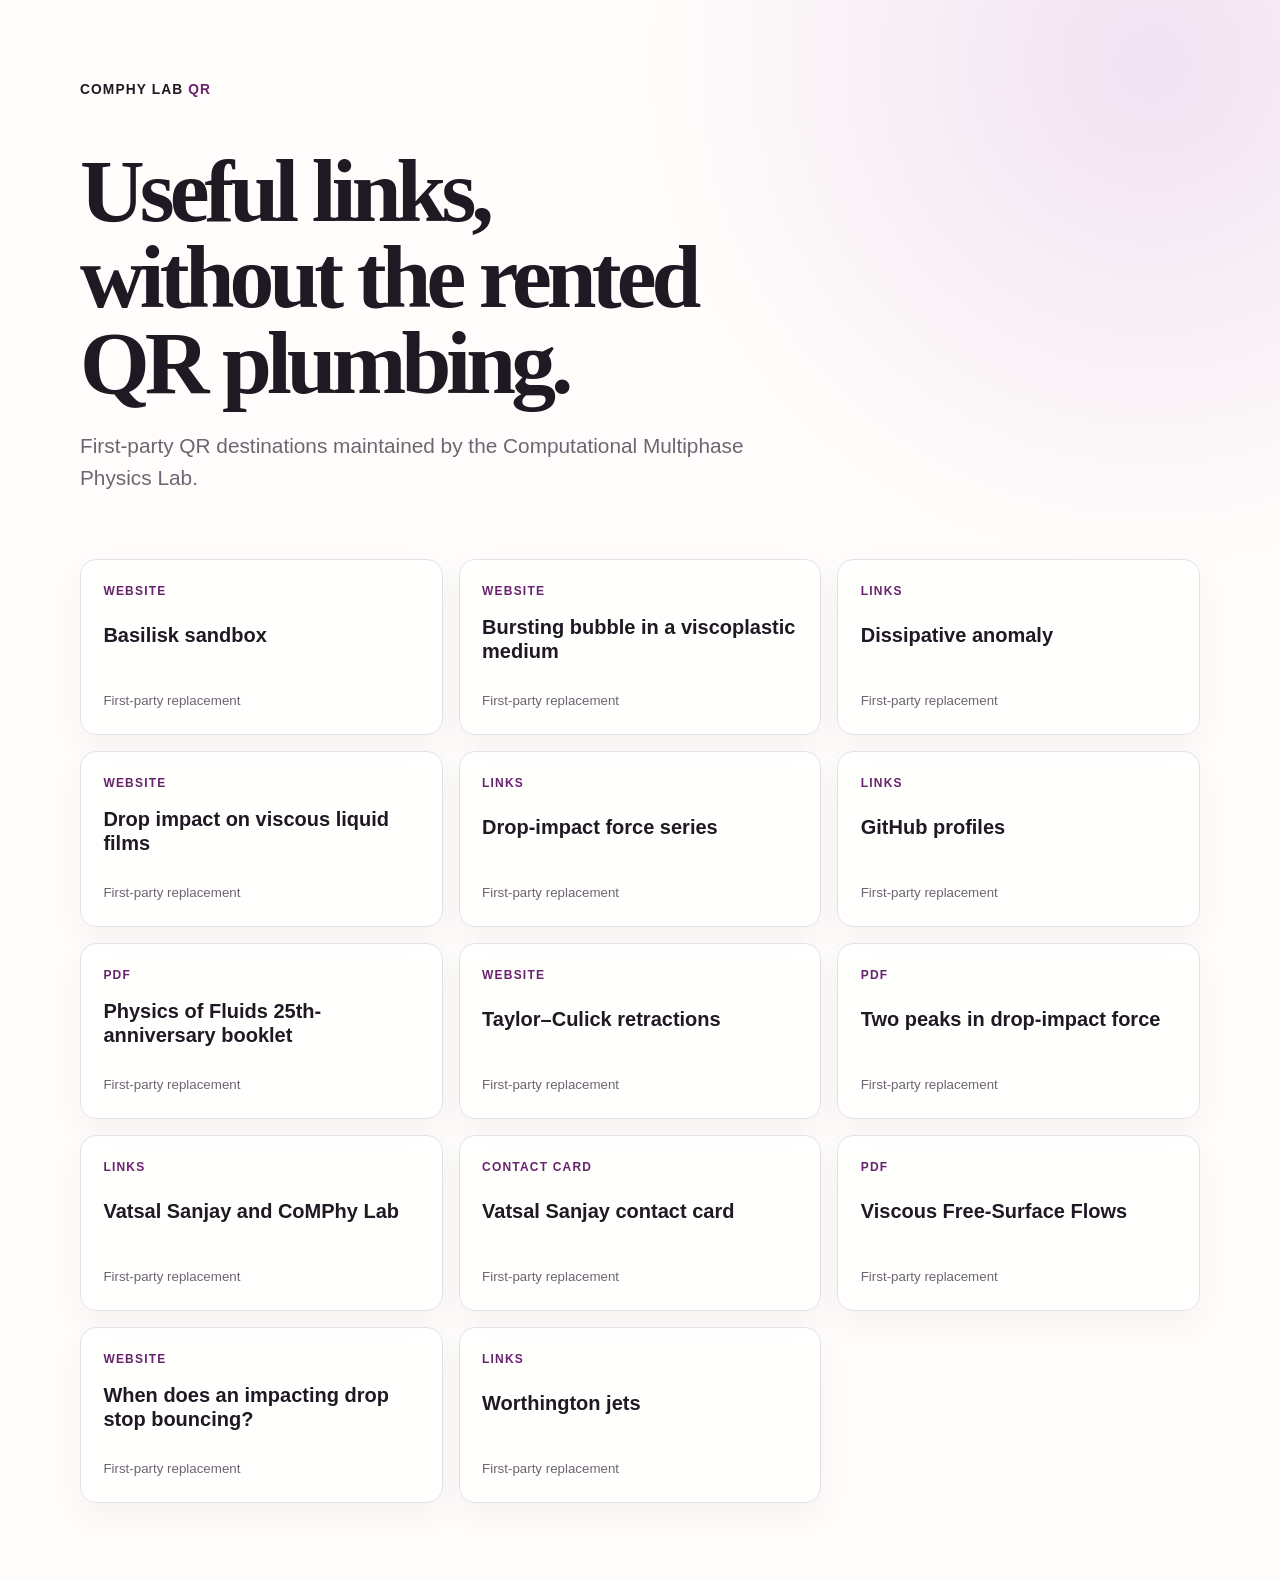
==== site/index.html @ d6d42997 "Port QR codes to first-party destinations Adds a privacy-filtered 69-code inventory, deterministic a" ====
<!doctype html>
<html lang="en">
<head>
  <meta charset="utf-8">
  <meta name="viewport" content="width=device-width, initial-scale=1">
  <meta http-equiv="Content-Security-Policy" content="default-src &#x27;none&#x27;; img-src &#x27;self&#x27;; style-src &#x27;self&#x27;; base-uri &#x27;none&#x27;; form-action &#x27;none&#x27;">
  <meta name="referrer" content="no-referrer">
  <title>CoMPhy Lab QR destinations</title>
  <meta name="description" content="First-party QR destinations maintained by the Computational Multiphase Physics Lab.">
  <link rel="canonical" href="https://qr.comphy-lab.org/">
  <link rel="stylesheet" href="assets/style.css">
</head>
<body>
  <main class="shell">
    <header class="hero">
      <p class="brand">CoMPhy Lab <span>QR</span></p>
      <h1>Useful links, without the rented QR plumbing.</h1>
      <p>First-party QR destinations maintained by the Computational Multiphase Physics Lab.</p>
    </header>
    <ul class="grid" aria-label="QR destinations">
      <li class="card">
        <a href="basilisk-sandbox-dynamic/">
          <span class="eyebrow">Website</span>
          <strong>Basilisk sandbox</strong>
          <small>First-party replacement</small>
        </a>
      </li>
      <li class="card">
        <a href="bursting-bubble-paper/">
          <span class="eyebrow">Website</span>
          <strong>Bursting bubble in a viscoplastic medium</strong>
          <small>First-party replacement</small>
        </a>
      </li>
      <li class="card">
        <a href="dissipative-anomaly/">
          <span class="eyebrow">Links</span>
          <strong>Dissipative anomaly</strong>
          <small>First-party replacement</small>
        </a>
      </li>
      <li class="card">
        <a href="drop-impact-jfm/">
          <span class="eyebrow">Website</span>
          <strong>Drop impact on viscous liquid films</strong>
          <small>First-party replacement</small>
        </a>
      </li>
      <li class="card">
        <a href="drop-impact-series/">
          <span class="eyebrow">Links</span>
          <strong>Drop-impact force series</strong>
          <small>First-party replacement</small>
        </a>
      </li>
      <li class="card">
        <a href="github-profiles/">
          <span class="eyebrow">Links</span>
          <strong>GitHub profiles</strong>
          <small>First-party replacement</small>
        </a>
      </li>
      <li class="card">
        <a href="pof25-booklet/">
          <span class="eyebrow">PDF</span>
          <strong>Physics of Fluids 25th-anniversary booklet</strong>
          <small>First-party replacement</small>
        </a>
      </li>
      <li class="card">
        <a href="taylor-culick-retraction-and-the-influence-of-surrounding-dynamic/">
          <span class="eyebrow">Website</span>
          <strong>Taylor–Culick retractions</strong>
          <small>First-party replacement</small>
        </a>
      </li>
      <li class="card">
        <a href="prl-two-peaks/">
          <span class="eyebrow">PDF</span>
          <strong>Two peaks in drop-impact force</strong>
          <small>First-party replacement</small>
        </a>
      </li>
      <li class="card">
        <a href="vatsal-links/">
          <span class="eyebrow">Links</span>
          <strong>Vatsal Sanjay and CoMPhy Lab</strong>
          <small>First-party replacement</small>
        </a>
      </li>
      <li class="card">
        <a href="vatsal-sanjay/">
          <span class="eyebrow">Contact card</span>
          <strong>Vatsal Sanjay contact card</strong>
          <small>First-party replacement</small>
        </a>
      </li>
      <li class="card">
        <a href="my-phd-thesis/">
          <span class="eyebrow">PDF</span>
          <strong>Viscous Free-Surface Flows</strong>
          <small>First-party replacement</small>
        </a>
      </li>
      <li class="card">
        <a href="when-does-an-impacting-drop-stop-bouncing/">
          <span class="eyebrow">Website</span>
          <strong>When does an impacting drop stop bouncing?</strong>
          <small>First-party replacement</small>
        </a>
      </li>
      <li class="card">
        <a href="worthington-jets/">
          <span class="eyebrow">Links</span>
          <strong>Worthington jets</strong>
          <small>First-party replacement</small>
        </a>
      </li>
    </ul>
  </main>
</body>
</html>
---- site/assets/style.css ----
:root {
  color-scheme: light;
  --ink: #201924;
  --muted: #6f6473;
  --purple: #67236c;
  --purple-soft: #f4eaf5;
  --paper: #fffdfb;
  --line: #e6dfe7;
}

* { box-sizing: border-box; }

body {
  margin: 0;
  min-height: 100vh;
  color: var(--ink);
  background:
    radial-gradient(circle at 90% 4%, #f1e2f2 0, transparent 32rem),
    var(--paper);
  font-family: "Avenir Next", "Trebuchet MS", sans-serif;
  line-height: 1.55;
}

a { color: inherit; }

.shell {
  width: min(70rem, calc(100% - 2rem));
  margin: 0 auto;
  padding: clamp(2rem, 6vw, 5rem) 0;
}

.brand {
  display: inline-block;
  margin: 0 0 3rem;
  color: var(--ink);
  font-size: .86rem;
  font-weight: 800;
  letter-spacing: .08em;
  text-decoration: none;
  text-transform: uppercase;
}

.brand span { color: var(--purple); }

.hero { max-width: 50rem; }

.hero h1,
.detail h1 {
  max-width: 14ch;
  margin: 0;
  font-size: clamp(2.5rem, 7vw, 5.6rem);
  letter-spacing: -.055em;
  line-height: .96;
  font-family: "Iowan Old Style", Baskerville, Georgia, serif;
  font-weight: 700;
}

.hero > p:last-child,
.summary {
  max-width: 43rem;
  margin: 1.5rem 0 0;
  color: var(--muted);
  font-size: clamp(1.05rem, 2vw, 1.3rem);
}

.grid,
.actions {
  padding: 0;
  list-style: none;
}

.grid {
  display: grid;
  grid-template-columns: repeat(auto-fit, minmax(min(100%, 17rem), 1fr));
  gap: 1rem;
  margin: 4rem 0 0;
}

.hero > *,
.detail-card .copy,
.detail-card .qr-panel,
.grid .card {
  animation: settle-in 520ms cubic-bezier(.2, .72, .25, 1) both;
}

.hero > :nth-child(2),
.detail-card .qr-panel { animation-delay: 70ms; }
.hero > :nth-child(3) { animation-delay: 130ms; }
.grid .card:nth-child(2n) { animation-delay: 45ms; }
.grid .card:nth-child(3n) { animation-delay: 90ms; }

.card a {
  display: grid;
  min-height: 11rem;
  padding: 1.4rem;
  border: 1px solid var(--line);
  border-radius: 1rem;
  background: rgb(255 255 255 / 78%);
  box-shadow: 0 .8rem 2rem rgb(62 31 66 / 5%);
  text-decoration: none;
  transition: border-color 300ms ease, transform 300ms ease;
}

.card a:hover,
.card a:focus-visible {
  border-color: var(--purple);
  transform: translateY(-2px);
}

.card strong { margin-top: .55rem; font-size: 1.25rem; line-height: 1.2; }
.card small { align-self: end; margin-top: 1rem; color: var(--muted); }

.eyebrow {
  margin: 0;
  color: var(--purple);
  font-size: .75rem;
  font-weight: 800;
  letter-spacing: .1em;
  text-transform: uppercase;
}

.detail-card {
  display: grid;
  grid-template-columns: minmax(0, 1fr) minmax(16rem, 25rem);
  gap: clamp(2rem, 7vw, 6rem);
  align-items: center;
}

.detail h1 { margin-top: .8rem; font-size: clamp(2.4rem, 6vw, 4.8rem); }

.actions { display: flex; flex-wrap: wrap; gap: .75rem; margin: 2rem 0 0; }

.action {
  display: inline-block;
  padding: .8rem 1.1rem;
  border-radius: 999px;
  color: white;
  background: var(--purple);
  font-weight: 750;
  text-decoration: none;
}

.action:hover,
.action:focus-visible { background: #4f1554; }

.qr-panel {
  margin: 0;
  padding: 1.25rem;
  border: 1px solid var(--line);
  border-radius: 1.5rem;
  background: white;
  box-shadow: 0 1.5rem 4rem rgb(62 31 66 / 10%);
}

.qr-panel img { display: block; width: 100%; height: auto; }
.qr-panel figcaption { margin-top: 1rem; color: var(--muted); font-size: .82rem; }
.qr-panel code { overflow-wrap: anywhere; color: var(--ink); }
.quiet { color: var(--muted); }

@keyframes settle-in {
  from { opacity: 0; transform: translateY(.7rem); }
  to { opacity: 1; transform: translateY(0); }
}

@media (max-width: 47rem) {
  .detail-card { grid-template-columns: 1fr; }
  .qr-panel { max-width: 25rem; }
}

@media (prefers-reduced-motion: reduce) {
  .hero > *,
  .detail-card .copy,
  .detail-card .qr-panel,
  .grid .card { animation: none; }
  .card a { transition: none; }
}
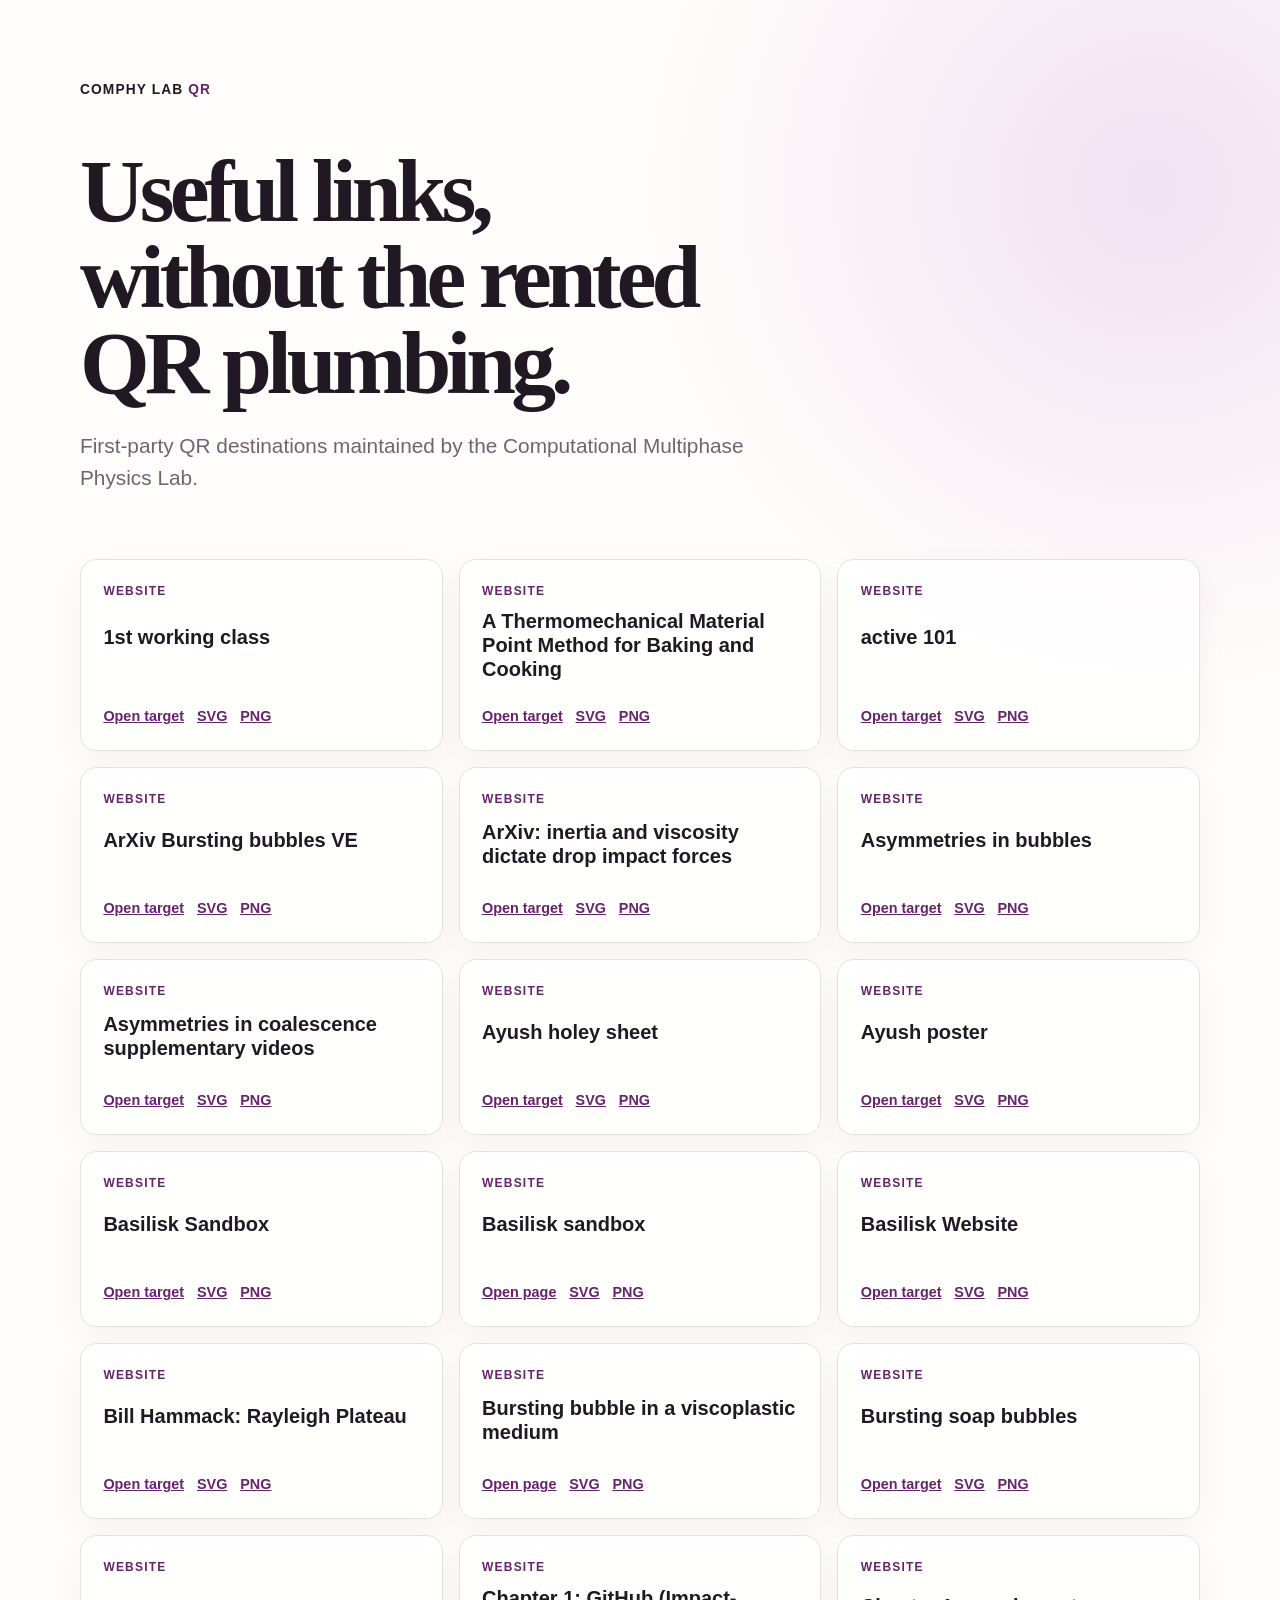
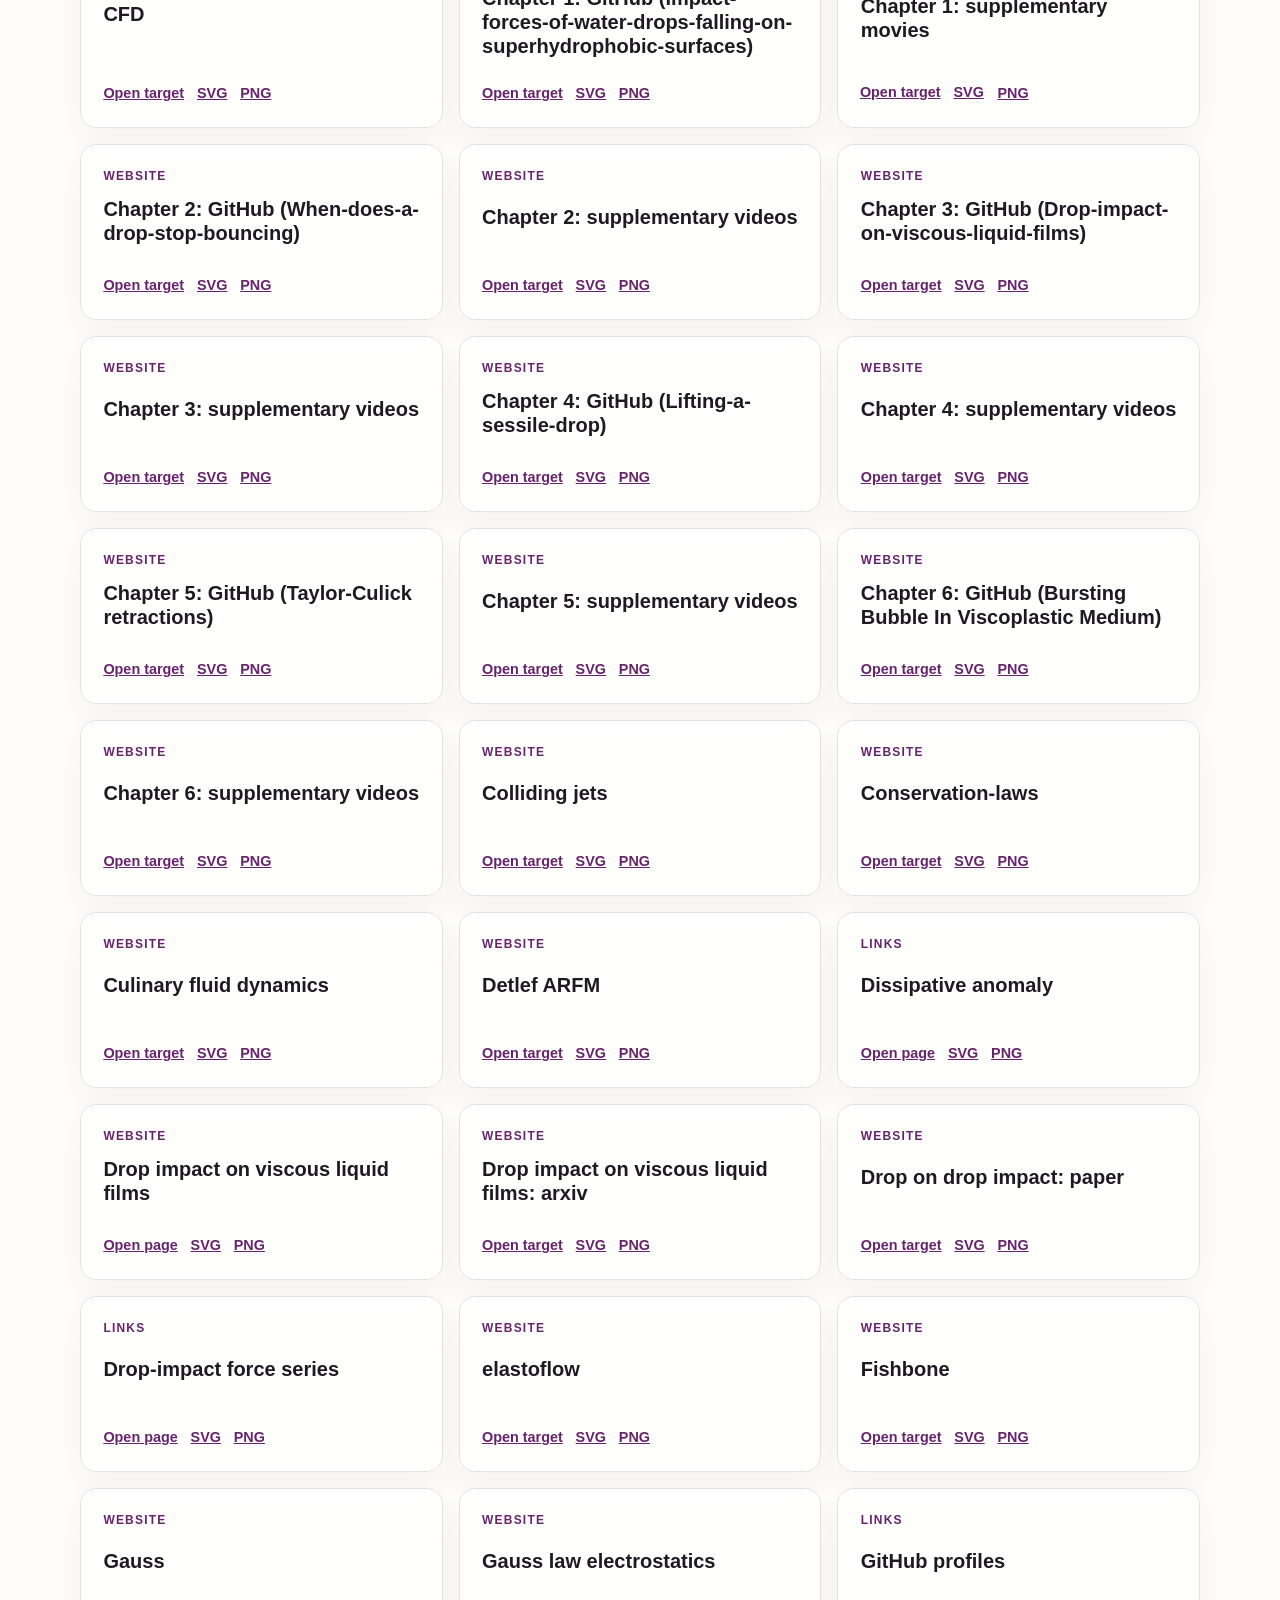
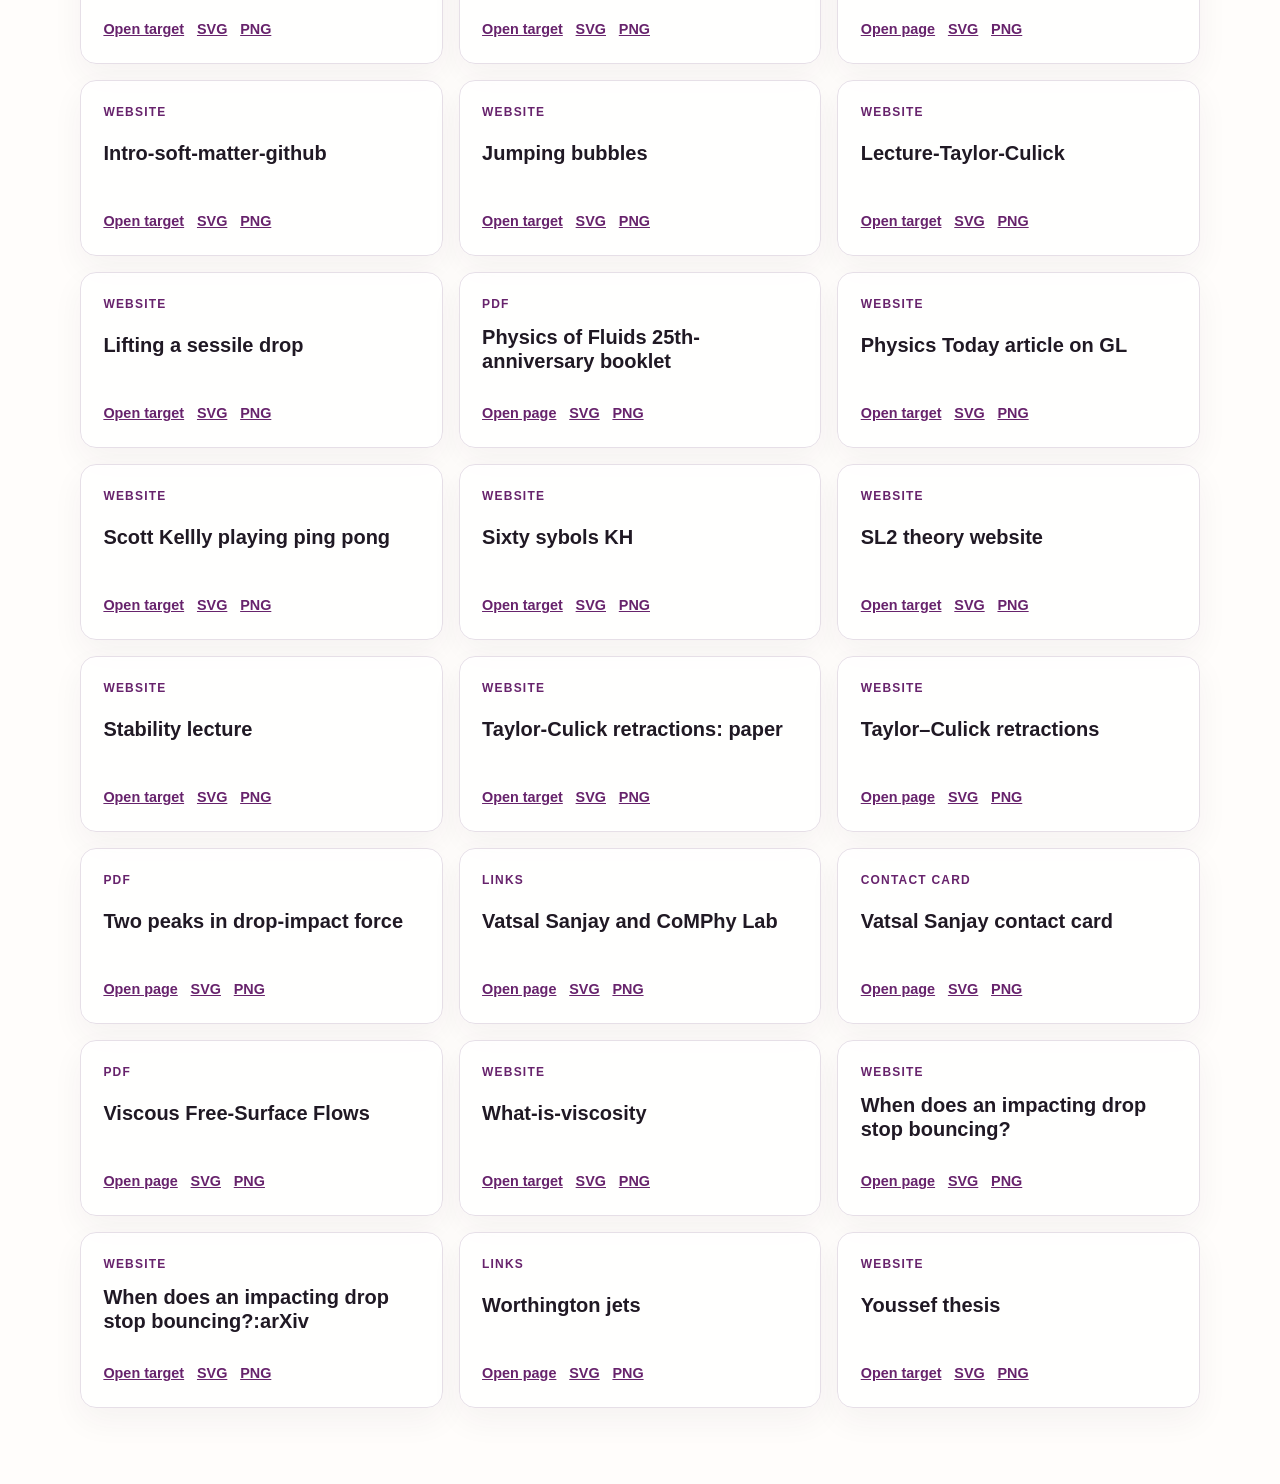
==== commit cd657a88: "Publish working QR routes and paired SVG/PNG assets Move dynamic replacements to the existing CoMPhy" ====
--- a/site/index.html
+++ b/site/index.html
@@ -7,7 +7,7 @@
   <meta name="referrer" content="no-referrer">
   <title>CoMPhy Lab QR destinations</title>
   <meta name="description" content="First-party QR destinations maintained by the Computational Multiphase Physics Lab.">
-  <link rel="canonical" href="https://qr.comphy-lab.org/">
+  <link rel="canonical" href="https://comphy-lab.org/port-qr-codes/">
   <link rel="stylesheet" href="assets/style.css">
 </head>
 <body>
@@ -19,102 +19,571 @@
     </header>
     <ul class="grid" aria-label="QR destinations">
       <li class="card">
-        <a href="basilisk-sandbox-dynamic/">
-          <span class="eyebrow">Website</span>
-          <strong>Basilisk sandbox</strong>
-          <small>First-party replacement</small>
-        </a>
-      </li>
-      <li class="card">
-        <a href="bursting-bubble-paper/">
-          <span class="eyebrow">Website</span>
-          <strong>Bursting bubble in a viscoplastic medium</strong>
-          <small>First-party replacement</small>
-        </a>
-      </li>
-      <li class="card">
-        <a href="dissipative-anomaly/">
-          <span class="eyebrow">Links</span>
-          <strong>Dissipative anomaly</strong>
-          <small>First-party replacement</small>
-        </a>
-      </li>
-      <li class="card">
-        <a href="drop-impact-jfm/">
-          <span class="eyebrow">Website</span>
-          <strong>Drop impact on viscous liquid films</strong>
-          <small>First-party replacement</small>
-        </a>
-      </li>
-      <li class="card">
-        <a href="drop-impact-series/">
-          <span class="eyebrow">Links</span>
-          <strong>Drop-impact force series</strong>
-          <small>First-party replacement</small>
-        </a>
-      </li>
-      <li class="card">
-        <a href="github-profiles/">
-          <span class="eyebrow">Links</span>
-          <strong>GitHub profiles</strong>
-          <small>First-party replacement</small>
-        </a>
-      </li>
-      <li class="card">
-        <a href="pof25-booklet/">
-          <span class="eyebrow">PDF</span>
-          <strong>Physics of Fluids 25th-anniversary booklet</strong>
-          <small>First-party replacement</small>
-        </a>
-      </li>
-      <li class="card">
-        <a href="taylor-culick-retraction-and-the-influence-of-surrounding-dynamic/">
-          <span class="eyebrow">Website</span>
-          <strong>Taylor–Culick retractions</strong>
-          <small>First-party replacement</small>
-        </a>
-      </li>
-      <li class="card">
-        <a href="prl-two-peaks/">
-          <span class="eyebrow">PDF</span>
-          <strong>Two peaks in drop-impact force</strong>
-          <small>First-party replacement</small>
-        </a>
-      </li>
-      <li class="card">
-        <a href="vatsal-links/">
-          <span class="eyebrow">Links</span>
-          <strong>Vatsal Sanjay and CoMPhy Lab</strong>
-          <small>First-party replacement</small>
-        </a>
-      </li>
-      <li class="card">
-        <a href="vatsal-sanjay/">
-          <span class="eyebrow">Contact card</span>
-          <strong>Vatsal Sanjay contact card</strong>
-          <small>First-party replacement</small>
-        </a>
-      </li>
-      <li class="card">
-        <a href="my-phd-thesis/">
-          <span class="eyebrow">PDF</span>
-          <strong>Viscous Free-Surface Flows</strong>
-          <small>First-party replacement</small>
-        </a>
-      </li>
-      <li class="card">
-        <a href="when-does-an-impacting-drop-stop-bouncing/">
-          <span class="eyebrow">Website</span>
-          <strong>When does an impacting drop stop bouncing?</strong>
-          <small>First-party replacement</small>
-        </a>
-      </li>
-      <li class="card">
-        <a href="worthington-jets/">
-          <span class="eyebrow">Links</span>
-          <strong>Worthington jets</strong>
-          <small>First-party replacement</small>
-        </a>
+        <span class="eyebrow">Website</span>
+        <strong>1st working class</strong>
+        <span class="card-links">
+          <a href="https://blogs.comphy-lab.org/Lecture-Notes/Basilisk101/1st-workingAssignment" target="_blank" rel="noopener noreferrer">Open target</a>
+          <a href="assets/qr/1st-working-class.svg" download="1st-working-class.svg">SVG</a>
+          <a href="assets/qr/1st-working-class.png" download="1st-working-class.png">PNG</a>
+        </span>
+      </li>
+      <li class="card">
+        <span class="eyebrow">Website</span>
+        <strong>A Thermomechanical Material Point Method for Baking and Cooking</strong>
+        <span class="card-links">
+          <a href="https://www.youtube.com/watch?v=iBpolaB4DqA" target="_blank" rel="noopener noreferrer">Open target</a>
+          <a href="assets/qr/a-thermomechanical-material-point-method-for-baking-and-cooking.svg" download="a-thermomechanical-material-point-method-for-baking-and-cooking.svg">SVG</a>
+          <a href="assets/qr/a-thermomechanical-material-point-method-for-baking-and-cooking.png" download="a-thermomechanical-material-point-method-for-baking-and-cooking.png">PNG</a>
+        </span>
+      </li>
+      <li class="card">
+        <span class="eyebrow">Website</span>
+        <strong>active 101</strong>
+        <span class="card-links">
+          <a href="https://github.com/comphy-lab/active101" target="_blank" rel="noopener noreferrer">Open target</a>
+          <a href="assets/qr/active-101.svg" download="active-101.svg">SVG</a>
+          <a href="assets/qr/active-101.png" download="active-101.png">PNG</a>
+        </span>
+      </li>
+      <li class="card">
+        <span class="eyebrow">Website</span>
+        <strong>ArXiv Bursting bubbles VE</strong>
+        <span class="card-links">
+          <a href="https://arxiv.org/pdf/2408.05089" target="_blank" rel="noopener noreferrer">Open target</a>
+          <a href="assets/qr/arxiv-bursting-bubbles-ve.svg" download="arxiv-bursting-bubbles-ve.svg">SVG</a>
+          <a href="assets/qr/arxiv-bursting-bubbles-ve.png" download="arxiv-bursting-bubbles-ve.png">PNG</a>
+        </span>
+      </li>
+      <li class="card">
+        <span class="eyebrow">Website</span>
+        <strong>ArXiv: inertia and viscosity dictate drop impact forces</strong>
+        <span class="card-links">
+          <a href="https://arxiv.org/abs/2311.03012" target="_blank" rel="noopener noreferrer">Open target</a>
+          <a href="assets/qr/arxiv-inertia-and-viscosity-dictate-drop-impact-forces.svg" download="arxiv-inertia-and-viscosity-dictate-drop-impact-forces.svg">SVG</a>
+          <a href="assets/qr/arxiv-inertia-and-viscosity-dictate-drop-impact-forces.png" download="arxiv-inertia-and-viscosity-dictate-drop-impact-forces.png">PNG</a>
+        </span>
+      </li>
+      <li class="card">
+        <span class="eyebrow">Website</span>
+        <strong>Asymmetries in bubbles</strong>
+        <span class="card-links">
+          <a href="https://github.com/VatsalSy/Asymmetries-in-coalescence" target="_blank" rel="noopener noreferrer">Open target</a>
+          <a href="assets/qr/asymmetries-in-bubbles.svg" download="asymmetries-in-bubbles.svg">SVG</a>
+          <a href="assets/qr/asymmetries-in-bubbles.png" download="asymmetries-in-bubbles.png">PNG</a>
+        </span>
+      </li>
+      <li class="card">
+        <span class="eyebrow">Website</span>
+        <strong>Asymmetries in coalescence supplementary videos</strong>
+        <span class="card-links">
+          <a href="https://youtube.com/playlist?list=PLf5C5HCrvhLGmYlRvTubMKUOlvxxsipWV" target="_blank" rel="noopener noreferrer">Open target</a>
+          <a href="assets/qr/drop-injection-youtube-playlist.svg" download="drop-injection-youtube-playlist.svg">SVG</a>
+          <a href="assets/qr/drop-injection-youtube-playlist.png" download="drop-injection-youtube-playlist.png">PNG</a>
+        </span>
+      </li>
+      <li class="card">
+        <span class="eyebrow">Website</span>
+        <strong>Ayush holey sheet</strong>
+        <span class="card-links">
+          <a href="https://www.youtube.com/playlist?list=PLiHEqeURsoWrPrAM229oHIBuuoo6_5M1O" target="_blank" rel="noopener noreferrer">Open target</a>
+          <a href="assets/qr/ayush-holey-sheet.svg" download="ayush-holey-sheet.svg">SVG</a>
+          <a href="assets/qr/ayush-holey-sheet.png" download="ayush-holey-sheet.png">PNG</a>
+        </span>
+      </li>
+      <li class="card">
+        <span class="eyebrow">Website</span>
+        <strong>Ayush poster</strong>
+        <span class="card-links">
+          <a href="https://doi.org/10.1017/jfm.2025.237" target="_blank" rel="noopener noreferrer">Open target</a>
+          <a href="assets/qr/ayush-poster.svg" download="ayush-poster.svg">SVG</a>
+          <a href="assets/qr/ayush-poster.png" download="ayush-poster.png">PNG</a>
+        </span>
+      </li>
+      <li class="card">
+        <span class="eyebrow">Website</span>
+        <strong>Basilisk Sandbox</strong>
+        <span class="card-links">
+          <a href="https://basilisk.fr/sandbox/vatsal/" target="_blank" rel="noopener noreferrer">Open target</a>
+          <a href="assets/qr/basilisk-sandbox.svg" download="basilisk-sandbox.svg">SVG</a>
+          <a href="assets/qr/basilisk-sandbox.png" download="basilisk-sandbox.png">PNG</a>
+        </span>
+      </li>
+      <li class="card">
+        <span class="eyebrow">Website</span>
+        <strong>Basilisk sandbox</strong>
+        <span class="card-links">
+          <a href="basilisk-sandbox-dynamic/">Open page</a>
+          <a href="assets/qr/basilisk-sandbox-dynamic.svg" download="basilisk-sandbox-dynamic.svg">SVG</a>
+          <a href="assets/qr/basilisk-sandbox-dynamic.png" download="basilisk-sandbox-dynamic.png">PNG</a>
+        </span>
+      </li>
+      <li class="card">
+        <span class="eyebrow">Website</span>
+        <strong>Basilisk Website</strong>
+        <span class="card-links">
+          <a href="https://basilisk.fr" target="_blank" rel="noopener noreferrer">Open target</a>
+          <a href="assets/qr/basilisk-website.svg" download="basilisk-website.svg">SVG</a>
+          <a href="assets/qr/basilisk-website.png" download="basilisk-website.png">PNG</a>
+        </span>
+      </li>
+      <li class="card">
+        <span class="eyebrow">Website</span>
+        <strong>Bill Hammack: Rayleigh Plateau</strong>
+        <span class="card-links">
+          <a href="https://www.youtube.com/watch?v=-DckWNwE7R4" target="_blank" rel="noopener noreferrer">Open target</a>
+          <a href="assets/qr/bill-hammack-rayleigh-plateau.svg" download="bill-hammack-rayleigh-plateau.svg">SVG</a>
+          <a href="assets/qr/bill-hammack-rayleigh-plateau.png" download="bill-hammack-rayleigh-plateau.png">PNG</a>
+        </span>
+      </li>
+      <li class="card">
+        <span class="eyebrow">Website</span>
+        <strong>Bursting bubble in a viscoplastic medium</strong>
+        <span class="card-links">
+          <a href="bursting-bubble-paper/">Open page</a>
+          <a href="assets/qr/bursting-bubble-paper.svg" download="bursting-bubble-paper.svg">SVG</a>
+          <a href="assets/qr/bursting-bubble-paper.png" download="bursting-bubble-paper.png">PNG</a>
+        </span>
+      </li>
+      <li class="card">
+        <span class="eyebrow">Website</span>
+        <strong>Bursting soap bubbles</strong>
+        <span class="card-links">
+          <a href="https://fyfluiddynamics.com/2011/10/high-speed-video-of-a-soap-bubble-being-popped/" target="_blank" rel="noopener noreferrer">Open target</a>
+          <a href="assets/qr/bursting-soap-bubbles.svg" download="bursting-soap-bubbles.svg">SVG</a>
+          <a href="assets/qr/bursting-soap-bubbles.png" download="bursting-soap-bubbles.png">PNG</a>
+        </span>
+      </li>
+      <li class="card">
+        <span class="eyebrow">Website</span>
+        <strong>CFD</strong>
+        <span class="card-links">
+          <a href="https://github.com/VatsalSy/hyphal-flow" target="_blank" rel="noopener noreferrer">Open target</a>
+          <a href="assets/qr/cfd.svg" download="cfd.svg">SVG</a>
+          <a href="assets/qr/cfd.png" download="cfd.png">PNG</a>
+        </span>
+      </li>
+      <li class="card">
+        <span class="eyebrow">Website</span>
+        <strong>Chapter 1: GitHub (Impact-forces-of-water-drops-falling-on-superhydrophobic-surfaces)</strong>
+        <span class="card-links">
+          <a href="https://github.com/VatsalSy/Impact-forces-of-water-drops-falling-on-superhydrophobic-surfaces" target="_blank" rel="noopener noreferrer">Open target</a>
+          <a href="assets/qr/chapter-1-github-impact-forces-of-water-drops-falling-on-superhydrophobic-surfaces.svg" download="chapter-1-github-impact-forces-of-water-drops-falling-on-superhydrophobic-surfaces.svg">SVG</a>
+          <a href="assets/qr/chapter-1-github-impact-forces-of-water-drops-falling-on-superhydrophobic-surfaces.png" download="chapter-1-github-impact-forces-of-water-drops-falling-on-superhydrophobic-surfaces.png">PNG</a>
+        </span>
+      </li>
+      <li class="card">
+        <span class="eyebrow">Website</span>
+        <strong>Chapter 1: supplementary movies</strong>
+        <span class="card-links">
+          <a href="https://youtube.com/playlist?list=PLf5C5HCrvhLGmlYTF1Gg2WviZ-Bkmy2qr" target="_blank" rel="noopener noreferrer">Open target</a>
+          <a href="assets/qr/chapter-1-supplementary-movies.svg" download="chapter-1-supplementary-movies.svg">SVG</a>
+          <a href="assets/qr/chapter-1-supplementary-movies.png" download="chapter-1-supplementary-movies.png">PNG</a>
+        </span>
+      </li>
+      <li class="card">
+        <span class="eyebrow">Website</span>
+        <strong>Chapter 2: GitHub (When-does-a-drop-stop-bouncing)</strong>
+        <span class="card-links">
+          <a href="https://github.com/VatsalSy/When-does-a-drop-stop-bouncing" target="_blank" rel="noopener noreferrer">Open target</a>
+          <a href="assets/qr/chapter-2-github-when-does-a-drop-stop-bouncing.svg" download="chapter-2-github-when-does-a-drop-stop-bouncing.svg">SVG</a>
+          <a href="assets/qr/chapter-2-github-when-does-a-drop-stop-bouncing.png" download="chapter-2-github-when-does-a-drop-stop-bouncing.png">PNG</a>
+        </span>
+      </li>
+      <li class="card">
+        <span class="eyebrow">Website</span>
+        <strong>Chapter 2: supplementary videos</strong>
+        <span class="card-links">
+          <a href="https://youtube.com/playlist?list=PLf5C5HCrvhLHG5t3iPscUuEp_gbD4XHyU" target="_blank" rel="noopener noreferrer">Open target</a>
+          <a href="assets/qr/chapter-2-supplementary-videos.svg" download="chapter-2-supplementary-videos.svg">SVG</a>
+          <a href="assets/qr/chapter-2-supplementary-videos.png" download="chapter-2-supplementary-videos.png">PNG</a>
+        </span>
+      </li>
+      <li class="card">
+        <span class="eyebrow">Website</span>
+        <strong>Chapter 3: GitHub (Drop-impact-on-viscous-liquid-films)</strong>
+        <span class="card-links">
+          <a href="https://github.com/VatsalSy/Drop-impact-on-viscous-liquid-films" target="_blank" rel="noopener noreferrer">Open target</a>
+          <a href="assets/qr/chapter-3-github-drop-impact-on-viscous-liquid-films.svg" download="chapter-3-github-drop-impact-on-viscous-liquid-films.svg">SVG</a>
+          <a href="assets/qr/chapter-3-github-drop-impact-on-viscous-liquid-films.png" download="chapter-3-github-drop-impact-on-viscous-liquid-films.png">PNG</a>
+        </span>
+      </li>
+      <li class="card">
+        <span class="eyebrow">Website</span>
+        <strong>Chapter 3: supplementary videos</strong>
+        <span class="card-links">
+          <a href="https://youtube.com/playlist?list=PLf5C5HCrvhLHJXLqwpylEwYc2rVtTsCUX" target="_blank" rel="noopener noreferrer">Open target</a>
+          <a href="assets/qr/chapter-3-supplementary-videos.svg" download="chapter-3-supplementary-videos.svg">SVG</a>
+          <a href="assets/qr/chapter-3-supplementary-videos.png" download="chapter-3-supplementary-videos.png">PNG</a>
+        </span>
+      </li>
+      <li class="card">
+        <span class="eyebrow">Website</span>
+        <strong>Chapter 4: GitHub (Lifting-a-sessile-drop)</strong>
+        <span class="card-links">
+          <a href="https://github.com/VatsalSy/Lifting-a-sessile-drop" target="_blank" rel="noopener noreferrer">Open target</a>
+          <a href="assets/qr/chapter-4-github-lifting-a-sessile-drop.svg" download="chapter-4-github-lifting-a-sessile-drop.svg">SVG</a>
+          <a href="assets/qr/chapter-4-github-lifting-a-sessile-drop.png" download="chapter-4-github-lifting-a-sessile-drop.png">PNG</a>
+        </span>
+      </li>
+      <li class="card">
+        <span class="eyebrow">Website</span>
+        <strong>Chapter 4: supplementary videos</strong>
+        <span class="card-links">
+          <a href="https://youtube.com/playlist?list=PLf5C5HCrvhLEX9_VlqlK99mdtxtu1l-HQ" target="_blank" rel="noopener noreferrer">Open target</a>
+          <a href="assets/qr/chapter-4-supplementary-videos.svg" download="chapter-4-supplementary-videos.svg">SVG</a>
+          <a href="assets/qr/chapter-4-supplementary-videos.png" download="chapter-4-supplementary-videos.png">PNG</a>
+        </span>
+      </li>
+      <li class="card">
+        <span class="eyebrow">Website</span>
+        <strong>Chapter 5: GitHub (Taylor-Culick retractions)</strong>
+        <span class="card-links">
+          <a href="https://github.com/VatsalSy/Taylor-Culick-retractions" target="_blank" rel="noopener noreferrer">Open target</a>
+          <a href="assets/qr/chapter-5-github-taylor-culick-retractions.svg" download="chapter-5-github-taylor-culick-retractions.svg">SVG</a>
+          <a href="assets/qr/chapter-5-github-taylor-culick-retractions.png" download="chapter-5-github-taylor-culick-retractions.png">PNG</a>
+        </span>
+      </li>
+      <li class="card">
+        <span class="eyebrow">Website</span>
+        <strong>Chapter 5: supplementary videos</strong>
+        <span class="card-links">
+          <a href="https://youtube.com/playlist?list=PLf5C5HCrvhLHsSDmgLAql-hcAEZrejs2V" target="_blank" rel="noopener noreferrer">Open target</a>
+          <a href="assets/qr/chapter-5-supplementary-videos.svg" download="chapter-5-supplementary-videos.svg">SVG</a>
+          <a href="assets/qr/chapter-5-supplementary-videos.png" download="chapter-5-supplementary-videos.png">PNG</a>
+        </span>
+      </li>
+      <li class="card">
+        <span class="eyebrow">Website</span>
+        <strong>Chapter 6: GitHub (Bursting Bubble In Viscoplastic Medium)</strong>
+        <span class="card-links">
+          <a href="https://github.com/VatsalSy/Bursting-Bubble-In-a-Viscoplastic-Medium" target="_blank" rel="noopener noreferrer">Open target</a>
+          <a href="assets/qr/chapter-6-github-bursting-bubble-in-viscoplastic-medium.svg" download="chapter-6-github-bursting-bubble-in-viscoplastic-medium.svg">SVG</a>
+          <a href="assets/qr/chapter-6-github-bursting-bubble-in-viscoplastic-medium.png" download="chapter-6-github-bursting-bubble-in-viscoplastic-medium.png">PNG</a>
+        </span>
+      </li>
+      <li class="card">
+        <span class="eyebrow">Website</span>
+        <strong>Chapter 6: supplementary videos</strong>
+        <span class="card-links">
+          <a href="https://youtube.com/playlist?list=PLf5C5HCrvhLFETl6iaRr21pzr5Xab1OCM" target="_blank" rel="noopener noreferrer">Open target</a>
+          <a href="assets/qr/chapter-6-supplementary-videos.svg" download="chapter-6-supplementary-videos.svg">SVG</a>
+          <a href="assets/qr/chapter-6-supplementary-videos.png" download="chapter-6-supplementary-videos.png">PNG</a>
+        </span>
+      </li>
+      <li class="card">
+        <span class="eyebrow">Website</span>
+        <strong>Colliding jets</strong>
+        <span class="card-links">
+          <a href="https://www.youtube.com/watch?v=Hbl35q01lIQ" target="_blank" rel="noopener noreferrer">Open target</a>
+          <a href="assets/qr/colliding-jets.svg" download="colliding-jets.svg">SVG</a>
+          <a href="assets/qr/colliding-jets.png" download="colliding-jets.png">PNG</a>
+        </span>
+      </li>
+      <li class="card">
+        <span class="eyebrow">Website</span>
+        <strong>Conservation-laws</strong>
+        <span class="card-links">
+          <a href="https://blogs.comphy-lab.org/Lecture-Notes/Intro-Soft-Matter/2-Conservation-Laws" target="_blank" rel="noopener noreferrer">Open target</a>
+          <a href="assets/qr/conservation-laws.svg" download="conservation-laws.svg">SVG</a>
+          <a href="assets/qr/conservation-laws.png" download="conservation-laws.png">PNG</a>
+        </span>
+      </li>
+      <li class="card">
+        <span class="eyebrow">Website</span>
+        <strong>Culinary fluid dynamics</strong>
+        <span class="card-links">
+          <a href="https://doi.org/10.1103/RevModPhys.95.025004" target="_blank" rel="noopener noreferrer">Open target</a>
+          <a href="assets/qr/culinary-fluid-dynamics.svg" download="culinary-fluid-dynamics.svg">SVG</a>
+          <a href="assets/qr/culinary-fluid-dynamics.png" download="culinary-fluid-dynamics.png">PNG</a>
+        </span>
+      </li>
+      <li class="card">
+        <span class="eyebrow">Website</span>
+        <strong>Detlef ARFM</strong>
+        <span class="card-links">
+          <a href="https://doi.org/10.1146/annurev-fluid-022321-114001" target="_blank" rel="noopener noreferrer">Open target</a>
+          <a href="assets/qr/detlef-arfm.svg" download="detlef-arfm.svg">SVG</a>
+          <a href="assets/qr/detlef-arfm.png" download="detlef-arfm.png">PNG</a>
+        </span>
+      </li>
+      <li class="card">
+        <span class="eyebrow">Links</span>
+        <strong>Dissipative anomaly</strong>
+        <span class="card-links">
+          <a href="dissipative-anomaly/">Open page</a>
+          <a href="assets/qr/dissipative-anomaly.svg" download="dissipative-anomaly.svg">SVG</a>
+          <a href="assets/qr/dissipative-anomaly.png" download="dissipative-anomaly.png">PNG</a>
+        </span>
+      </li>
+      <li class="card">
+        <span class="eyebrow">Website</span>
+        <strong>Drop impact on viscous liquid films</strong>
+        <span class="card-links">
+          <a href="drop-impact-jfm/">Open page</a>
+          <a href="assets/qr/drop-impact-jfm.svg" download="drop-impact-jfm.svg">SVG</a>
+          <a href="assets/qr/drop-impact-jfm.png" download="drop-impact-jfm.png">PNG</a>
+        </span>
+      </li>
+      <li class="card">
+        <span class="eyebrow">Website</span>
+        <strong>Drop impact on viscous liquid films: arxiv</strong>
+        <span class="card-links">
+          <a href="https://arxiv.org/abs/2206.06298" target="_blank" rel="noopener noreferrer">Open target</a>
+          <a href="assets/qr/drop-impact-on-viscous-liquid-films-arxiv.svg" download="drop-impact-on-viscous-liquid-films-arxiv.svg">SVG</a>
+          <a href="assets/qr/drop-impact-on-viscous-liquid-films-arxiv.png" download="drop-impact-on-viscous-liquid-films-arxiv.png">PNG</a>
+        </span>
+      </li>
+      <li class="card">
+        <span class="eyebrow">Website</span>
+        <strong>Drop on drop impact: paper</strong>
+        <span class="card-links">
+          <a href="https://doi.org/10.1126/sciadv.aba4330" target="_blank" rel="noopener noreferrer">Open target</a>
+          <a href="assets/qr/drop-on-drop-impact-paper.svg" download="drop-on-drop-impact-paper.svg">SVG</a>
+          <a href="assets/qr/drop-on-drop-impact-paper.png" download="drop-on-drop-impact-paper.png">PNG</a>
+        </span>
+      </li>
+      <li class="card">
+        <span class="eyebrow">Links</span>
+        <strong>Drop-impact force series</strong>
+        <span class="card-links">
+          <a href="drop-impact-series/">Open page</a>
+          <a href="assets/qr/drop-impact-series.svg" download="drop-impact-series.svg">SVG</a>
+          <a href="assets/qr/drop-impact-series.png" download="drop-impact-series.png">PNG</a>
+        </span>
+      </li>
+      <li class="card">
+        <span class="eyebrow">Website</span>
+        <strong>elastoflow</strong>
+        <span class="card-links">
+          <a href="https://github.com/comphy-lab/Viscoelastic3D" target="_blank" rel="noopener noreferrer">Open target</a>
+          <a href="assets/qr/elastoflow.svg" download="elastoflow.svg">SVG</a>
+          <a href="assets/qr/elastoflow.png" download="elastoflow.png">PNG</a>
+        </span>
+      </li>
+      <li class="card">
+        <span class="eyebrow">Website</span>
+        <strong>Fishbone</strong>
+        <span class="card-links">
+          <a href="https://fyfluiddynamics.com/tagged/fishbone/" target="_blank" rel="noopener noreferrer">Open target</a>
+          <a href="assets/qr/fishbone.svg" download="fishbone.svg">SVG</a>
+          <a href="assets/qr/fishbone.png" download="fishbone.png">PNG</a>
+        </span>
+      </li>
+      <li class="card">
+        <span class="eyebrow">Website</span>
+        <strong>Gauss</strong>
+        <span class="card-links">
+          <a href="https://blogs.comphy-lab.org/Gauss+law+of+Electrostatics" target="_blank" rel="noopener noreferrer">Open target</a>
+          <a href="assets/qr/gauss.svg" download="gauss.svg">SVG</a>
+          <a href="assets/qr/gauss.png" download="gauss.png">PNG</a>
+        </span>
+      </li>
+      <li class="card">
+        <span class="eyebrow">Website</span>
+        <strong>Gauss law electrostatics</strong>
+        <span class="card-links">
+          <a href="https://blogs.comphy-lab.org/Gauss-law-in-electrostatics" target="_blank" rel="noopener noreferrer">Open target</a>
+          <a href="assets/qr/gauss-law-electrostatics.svg" download="gauss-law-electrostatics.svg">SVG</a>
+          <a href="assets/qr/gauss-law-electrostatics.png" download="gauss-law-electrostatics.png">PNG</a>
+        </span>
+      </li>
+      <li class="card">
+        <span class="eyebrow">Links</span>
+        <strong>GitHub profiles</strong>
+        <span class="card-links">
+          <a href="github-profiles/">Open page</a>
+          <a href="assets/qr/github-profiles.svg" download="github-profiles.svg">SVG</a>
+          <a href="assets/qr/github-profiles.png" download="github-profiles.png">PNG</a>
+        </span>
+      </li>
+      <li class="card">
+        <span class="eyebrow">Website</span>
+        <strong>Intro-soft-matter-github</strong>
+        <span class="card-links">
+          <a href="https://github.com/comphy-lab/Intro-Soft-Matter-2025" target="_blank" rel="noopener noreferrer">Open target</a>
+          <a href="assets/qr/intro-soft-matter-github.svg" download="intro-soft-matter-github.svg">SVG</a>
+          <a href="assets/qr/intro-soft-matter-github.png" download="intro-soft-matter-github.png">PNG</a>
+        </span>
+      </li>
+      <li class="card">
+        <span class="eyebrow">Website</span>
+        <strong>Jumping bubbles</strong>
+        <span class="card-links">
+          <a href="https://github.com/comphy-lab/JumpingBubbles" target="_blank" rel="noopener noreferrer">Open target</a>
+          <a href="assets/qr/jumping-bubbles.svg" download="jumping-bubbles.svg">SVG</a>
+          <a href="assets/qr/jumping-bubbles.png" download="jumping-bubbles.png">PNG</a>
+        </span>
+      </li>
+      <li class="card">
+        <span class="eyebrow">Website</span>
+        <strong>Lecture-Taylor-Culick</strong>
+        <span class="card-links">
+          <a href="https://blogs.comphy-lab.org/Lecture-Notes/Intro-Soft-Matter/1.5-Taylor-Culick-Paradox" target="_blank" rel="noopener noreferrer">Open target</a>
+          <a href="assets/qr/lecture-taylor-culick.svg" download="lecture-taylor-culick.svg">SVG</a>
+          <a href="assets/qr/lecture-taylor-culick.png" download="lecture-taylor-culick.png">PNG</a>
+        </span>
+      </li>
+      <li class="card">
+        <span class="eyebrow">Website</span>
+        <strong>Lifting a sessile drop</strong>
+        <span class="card-links">
+          <a href="https://doi.org/10.1126/sciadv.aba4330" target="_blank" rel="noopener noreferrer">Open target</a>
+          <a href="assets/qr/lifting-a-sessile-drop.svg" download="lifting-a-sessile-drop.svg">SVG</a>
+          <a href="assets/qr/lifting-a-sessile-drop.png" download="lifting-a-sessile-drop.png">PNG</a>
+        </span>
+      </li>
+      <li class="card">
+        <span class="eyebrow">PDF</span>
+        <strong>Physics of Fluids 25th-anniversary booklet</strong>
+        <span class="card-links">
+          <a href="pof25-booklet/">Open page</a>
+          <a href="assets/qr/pof25-booklet.svg" download="pof25-booklet.svg">SVG</a>
+          <a href="assets/qr/pof25-booklet.png" download="pof25-booklet.png">PNG</a>
+        </span>
+      </li>
+      <li class="card">
+        <span class="eyebrow">Website</span>
+        <strong>Physics Today article on GL</strong>
+        <span class="card-links">
+          <a href="https://pof.tnw.utwente.nl/media/files/Articles/2023_PhysToday_TurbulentThermalConvection.pdf" target="_blank" rel="noopener noreferrer">Open target</a>
+          <a href="assets/qr/physics-today-article-on-gl.svg" download="physics-today-article-on-gl.svg">SVG</a>
+          <a href="assets/qr/physics-today-article-on-gl.png" download="physics-today-article-on-gl.png">PNG</a>
+        </span>
+      </li>
+      <li class="card">
+        <span class="eyebrow">Website</span>
+        <strong>Scott Kellly playing ping pong</strong>
+        <span class="card-links">
+          <a href="https://www.youtube.com/watch?v=TLbhrMCM4_0" target="_blank" rel="noopener noreferrer">Open target</a>
+          <a href="assets/qr/scott-kellly-playing-ping-pong.svg" download="scott-kellly-playing-ping-pong.svg">SVG</a>
+          <a href="assets/qr/scott-kellly-playing-ping-pong.png" download="scott-kellly-playing-ping-pong.png">PNG</a>
+        </span>
+      </li>
+      <li class="card">
+        <span class="eyebrow">Website</span>
+        <strong>Sixty sybols KH</strong>
+        <span class="card-links">
+          <a href="https://www.youtube.com/watch?v=qgamfo86FQo&amp;t=63s" target="_blank" rel="noopener noreferrer">Open target</a>
+          <a href="assets/qr/sixty-sybols-kh.svg" download="sixty-sybols-kh.svg">SVG</a>
+          <a href="assets/qr/sixty-sybols-kh.png" download="sixty-sybols-kh.png">PNG</a>
+        </span>
+      </li>
+      <li class="card">
+        <span class="eyebrow">Website</span>
+        <strong>SL2 theory website</strong>
+        <span class="card-links">
+          <a href="https://doi.org/10.1103/PhysRevLett.134.104003" target="_blank" rel="noopener noreferrer">Open target</a>
+          <a href="assets/qr/sl2-theory-website.svg" download="sl2-theory-website.svg">SVG</a>
+          <a href="assets/qr/sl2-theory-website.png" download="sl2-theory-website.png">PNG</a>
+        </span>
+      </li>
+      <li class="card">
+        <span class="eyebrow">Website</span>
+        <strong>Stability lecture</strong>
+        <span class="card-links">
+          <a href="https://thatsmaths.com/2014/06/26/balancing-a-pencil/" target="_blank" rel="noopener noreferrer">Open target</a>
+          <a href="assets/qr/stability-lecture.svg" download="stability-lecture.svg">SVG</a>
+          <a href="assets/qr/stability-lecture.png" download="stability-lecture.png">PNG</a>
+        </span>
+      </li>
+      <li class="card">
+        <span class="eyebrow">Website</span>
+        <strong>Taylor-Culick retractions: paper</strong>
+        <span class="card-links">
+          <a href="https://doi.org/10.1017/jfm.2022.671" target="_blank" rel="noopener noreferrer">Open target</a>
+          <a href="assets/qr/taylor-culick-retractions-paper.svg" download="taylor-culick-retractions-paper.svg">SVG</a>
+          <a href="assets/qr/taylor-culick-retractions-paper.png" download="taylor-culick-retractions-paper.png">PNG</a>
+        </span>
+      </li>
+      <li class="card">
+        <span class="eyebrow">Website</span>
+        <strong>Taylor–Culick retractions</strong>
+        <span class="card-links">
+          <a href="taylor-culick-retraction-and-the-influence-of-surrounding-dynamic/">Open page</a>
+          <a href="assets/qr/taylor-culick-retraction-and-the-influence-of-surrounding-dynamic.svg" download="taylor-culick-retraction-and-the-influence-of-surrounding-dynamic.svg">SVG</a>
+          <a href="assets/qr/taylor-culick-retraction-and-the-influence-of-surrounding-dynamic.png" download="taylor-culick-retraction-and-the-influence-of-surrounding-dynamic.png">PNG</a>
+        </span>
+      </li>
+      <li class="card">
+        <span class="eyebrow">PDF</span>
+        <strong>Two peaks in drop-impact force</strong>
+        <span class="card-links">
+          <a href="prl-two-peaks/">Open page</a>
+          <a href="assets/qr/prl-two-peaks.svg" download="prl-two-peaks.svg">SVG</a>
+          <a href="assets/qr/prl-two-peaks.png" download="prl-two-peaks.png">PNG</a>
+        </span>
+      </li>
+      <li class="card">
+        <span class="eyebrow">Links</span>
+        <strong>Vatsal Sanjay and CoMPhy Lab</strong>
+        <span class="card-links">
+          <a href="vatsal-links/">Open page</a>
+          <a href="assets/qr/vatsal-links.svg" download="vatsal-links.svg">SVG</a>
+          <a href="assets/qr/vatsal-links.png" download="vatsal-links.png">PNG</a>
+        </span>
+      </li>
+      <li class="card">
+        <span class="eyebrow">Contact card</span>
+        <strong>Vatsal Sanjay contact card</strong>
+        <span class="card-links">
+          <a href="vatsal-sanjay/">Open page</a>
+          <a href="assets/qr/vatsal-sanjay.svg" download="vatsal-sanjay.svg">SVG</a>
+          <a href="assets/qr/vatsal-sanjay.png" download="vatsal-sanjay.png">PNG</a>
+        </span>
+      </li>
+      <li class="card">
+        <span class="eyebrow">PDF</span>
+        <strong>Viscous Free-Surface Flows</strong>
+        <span class="card-links">
+          <a href="my-phd-thesis/">Open page</a>
+          <a href="assets/qr/my-phd-thesis.svg" download="my-phd-thesis.svg">SVG</a>
+          <a href="assets/qr/my-phd-thesis.png" download="my-phd-thesis.png">PNG</a>
+        </span>
+      </li>
+      <li class="card">
+        <span class="eyebrow">Website</span>
+        <strong>What-is-viscosity</strong>
+        <span class="card-links">
+          <a href="https://blogs.comphy-lab.org/Lecture-Notes/Intro-Soft-Matter/2-What-is-Viscosity" target="_blank" rel="noopener noreferrer">Open target</a>
+          <a href="assets/qr/what-is-viscosity.svg" download="what-is-viscosity.svg">SVG</a>
+          <a href="assets/qr/what-is-viscosity.png" download="what-is-viscosity.png">PNG</a>
+        </span>
+      </li>
+      <li class="card">
+        <span class="eyebrow">Website</span>
+        <strong>When does an impacting drop stop bouncing?</strong>
+        <span class="card-links">
+          <a href="when-does-an-impacting-drop-stop-bouncing/">Open page</a>
+          <a href="assets/qr/when-does-an-impacting-drop-stop-bouncing.svg" download="when-does-an-impacting-drop-stop-bouncing.svg">SVG</a>
+          <a href="assets/qr/when-does-an-impacting-drop-stop-bouncing.png" download="when-does-an-impacting-drop-stop-bouncing.png">PNG</a>
+        </span>
+      </li>
+      <li class="card">
+        <span class="eyebrow">Website</span>
+        <strong>When does an impacting drop stop bouncing?:arXiv</strong>
+        <span class="card-links">
+          <a href="https://arxiv.org/abs/2208.05935" target="_blank" rel="noopener noreferrer">Open target</a>
+          <a href="assets/qr/when-does-an-impacting-drop-stop-bouncing-arxiv.svg" download="when-does-an-impacting-drop-stop-bouncing-arxiv.svg">SVG</a>
+          <a href="assets/qr/when-does-an-impacting-drop-stop-bouncing-arxiv.png" download="when-does-an-impacting-drop-stop-bouncing-arxiv.png">PNG</a>
+        </span>
+      </li>
+      <li class="card">
+        <span class="eyebrow">Links</span>
+        <strong>Worthington jets</strong>
+        <span class="card-links">
+          <a href="worthington-jets/">Open page</a>
+          <a href="assets/qr/worthington-jets.svg" download="worthington-jets.svg">SVG</a>
+          <a href="assets/qr/worthington-jets.png" download="worthington-jets.png">PNG</a>
+        </span>
+      </li>
+      <li class="card">
+        <span class="eyebrow">Website</span>
+        <strong>Youssef thesis</strong>
+        <span class="card-links">
+          <a href="https://doi.org/10.3990/1.9789036556378" target="_blank" rel="noopener noreferrer">Open target</a>
+          <a href="assets/qr/youssef-thesis.svg" download="youssef-thesis.svg">SVG</a>
+          <a href="assets/qr/youssef-thesis.png" download="youssef-thesis.png">PNG</a>
+        </span>
       </li>
     </ul>
   </main>
--- a/site/assets/style.css
+++ b/site/assets/style.css
@@ -89,7 +89,7 @@
 .grid .card:nth-child(2n) { animation-delay: 45ms; }
 .grid .card:nth-child(3n) { animation-delay: 90ms; }
 
-.card a {
+.card {
   display: grid;
   min-height: 11rem;
   padding: 1.4rem;
@@ -97,18 +97,18 @@
   border-radius: 1rem;
   background: rgb(255 255 255 / 78%);
   box-shadow: 0 .8rem 2rem rgb(62 31 66 / 5%);
-  text-decoration: none;
   transition: border-color 300ms ease, transform 300ms ease;
 }
 
-.card a:hover,
-.card a:focus-visible {
+.card:hover,
+.card:focus-within {
   border-color: var(--purple);
   transform: translateY(-2px);
 }
 
 .card strong { margin-top: .55rem; font-size: 1.25rem; line-height: 1.2; }
-.card small { align-self: end; margin-top: 1rem; color: var(--muted); }
+.card-links { align-self: end; display: flex; flex-wrap: wrap; gap: .8rem; margin-top: 1.5rem; }
+.card-links a { color: var(--purple); font-size: .9rem; font-weight: 750; }
 
 .eyebrow {
   margin: 0;
@@ -142,6 +142,9 @@
 
 .action:hover,
 .action:focus-visible { background: #4f1554; }
+.action.secondary { color: var(--purple); background: var(--purple-soft); }
+.action.secondary:hover,
+.action.secondary:focus-visible { background: #ead8ec; }
 
 .qr-panel {
   margin: 0;
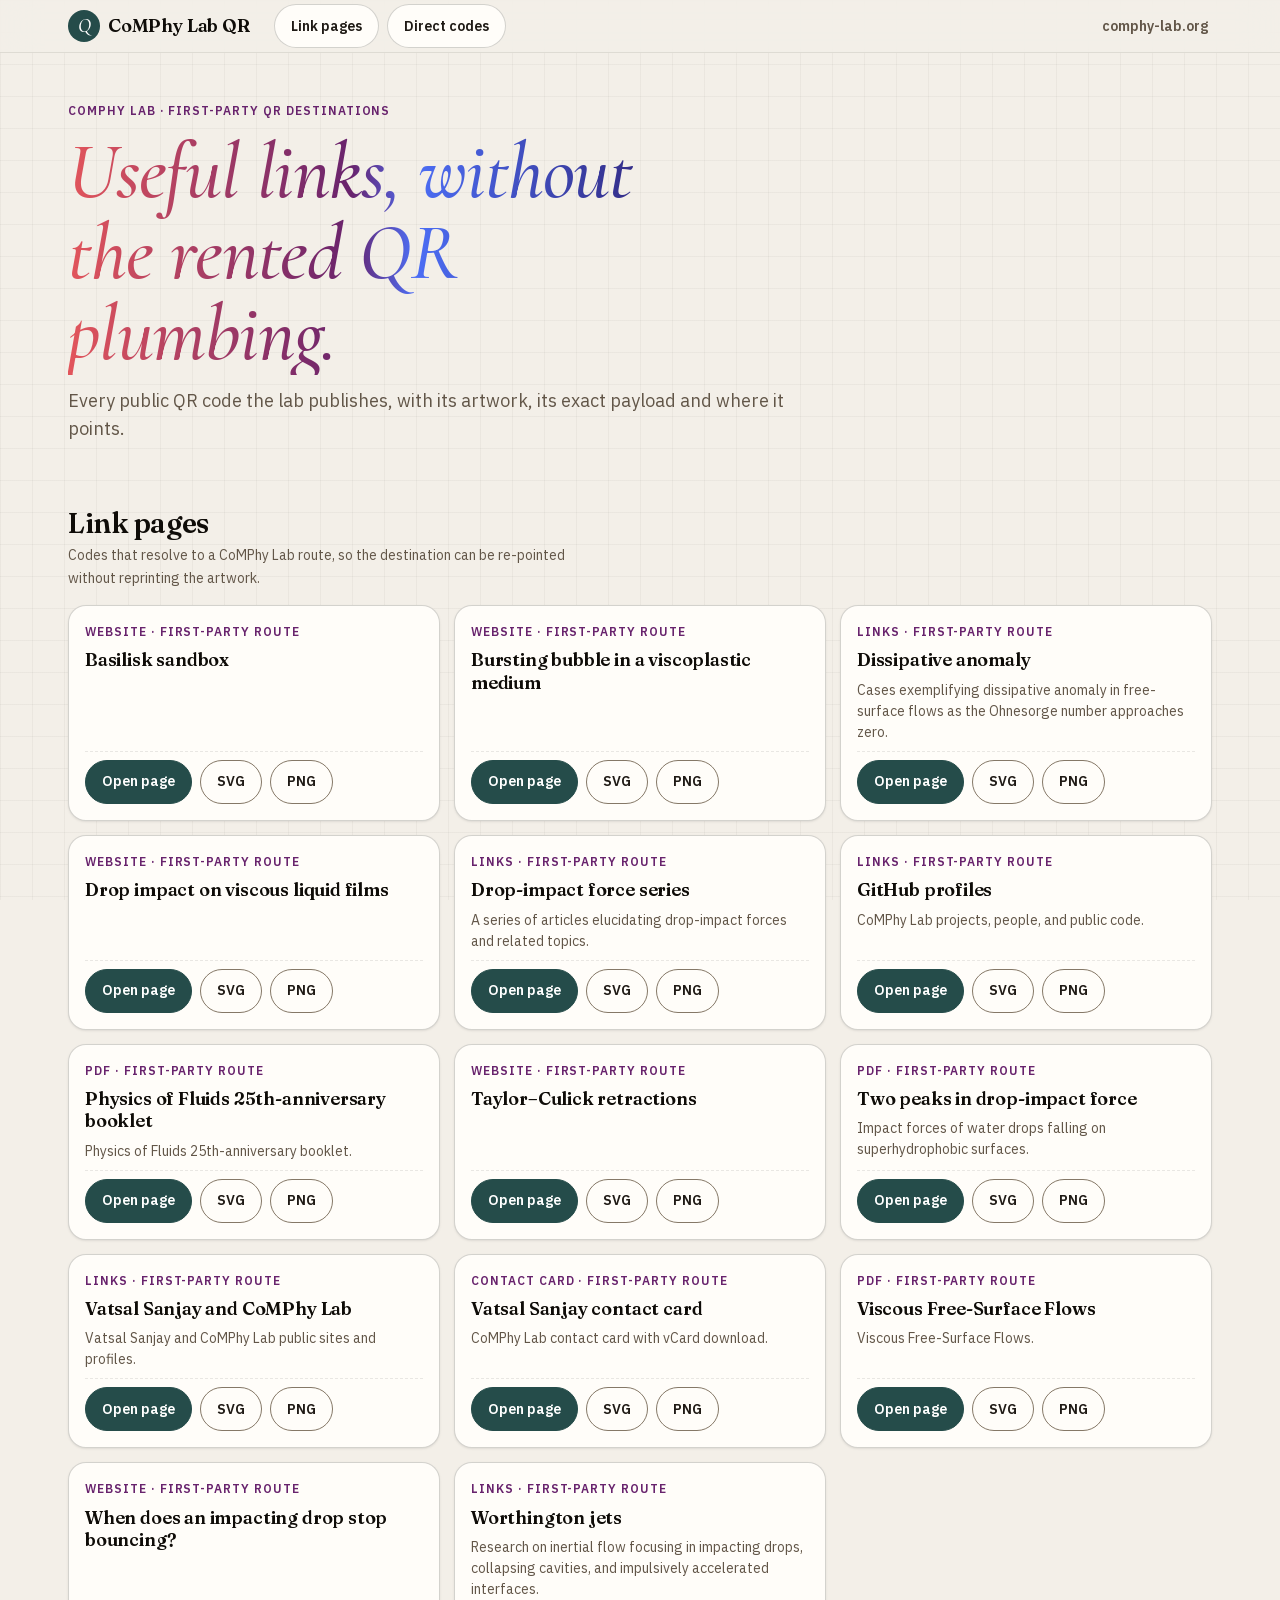
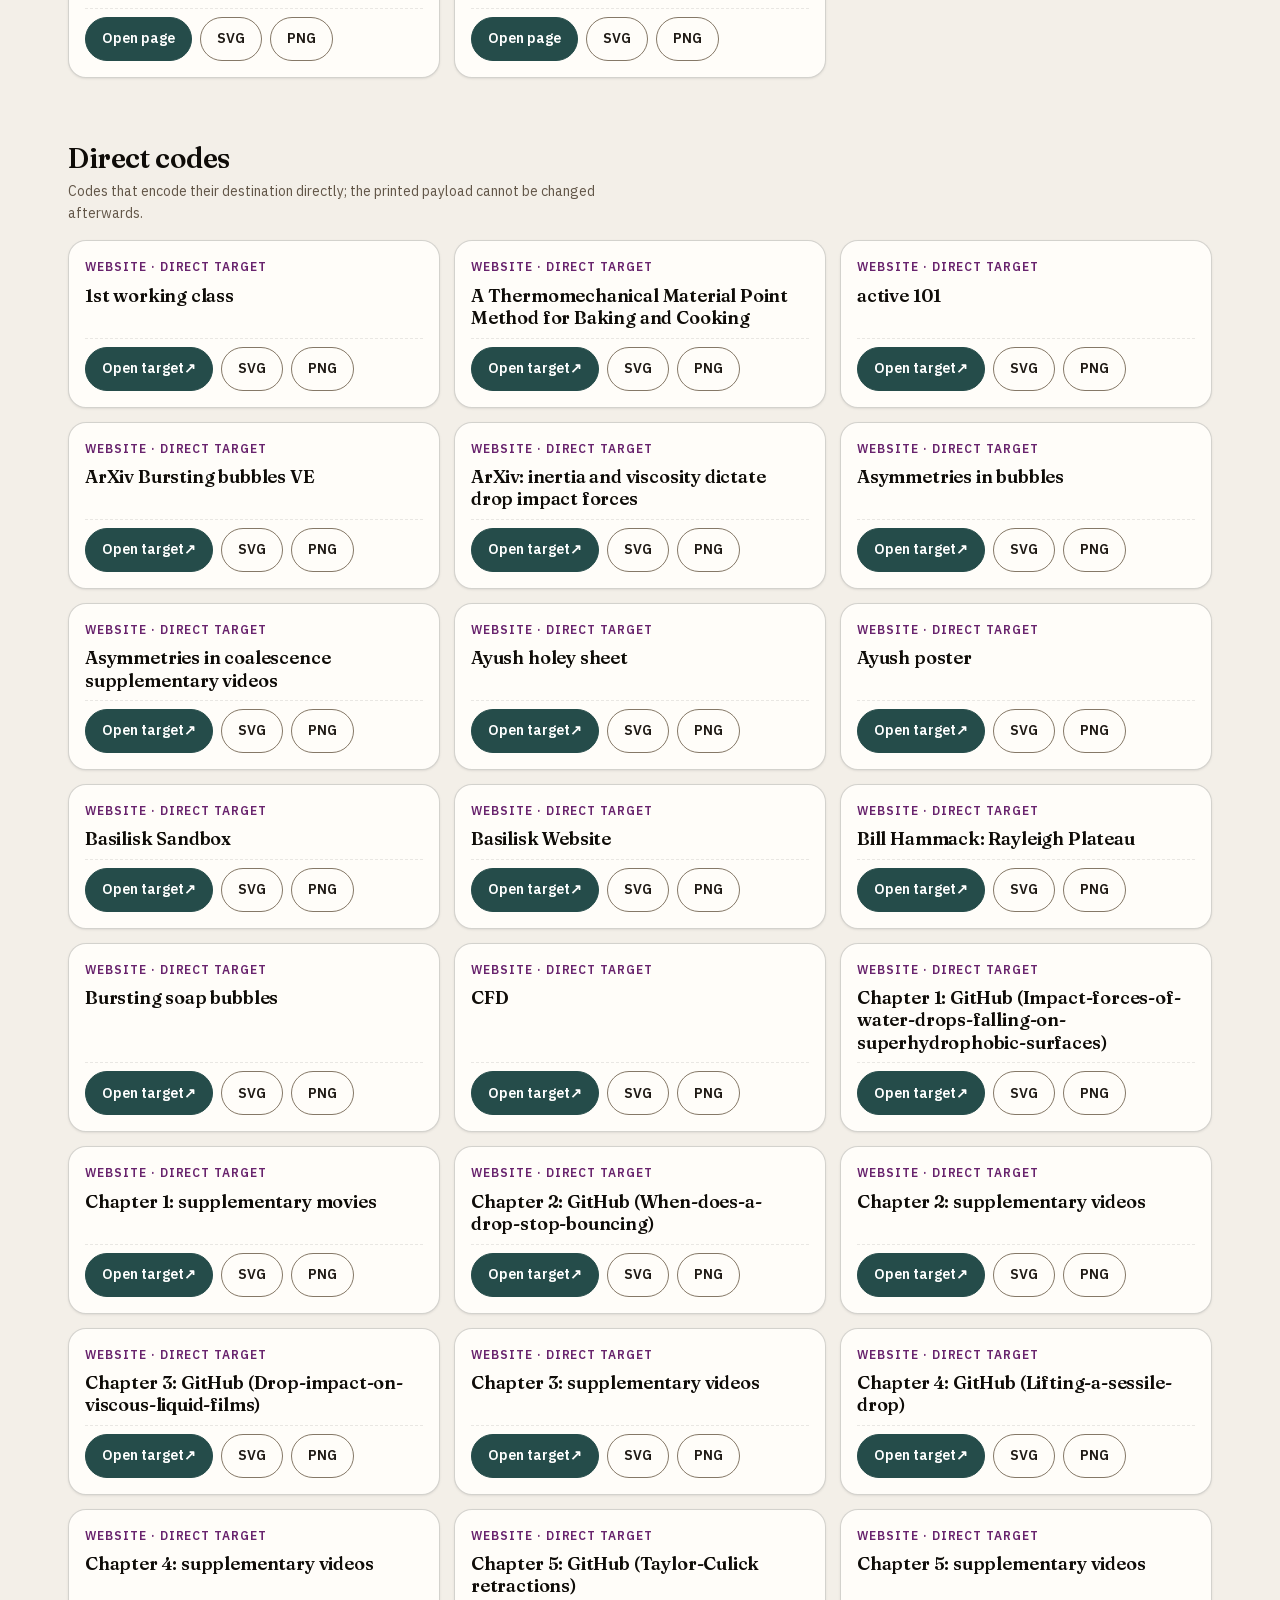
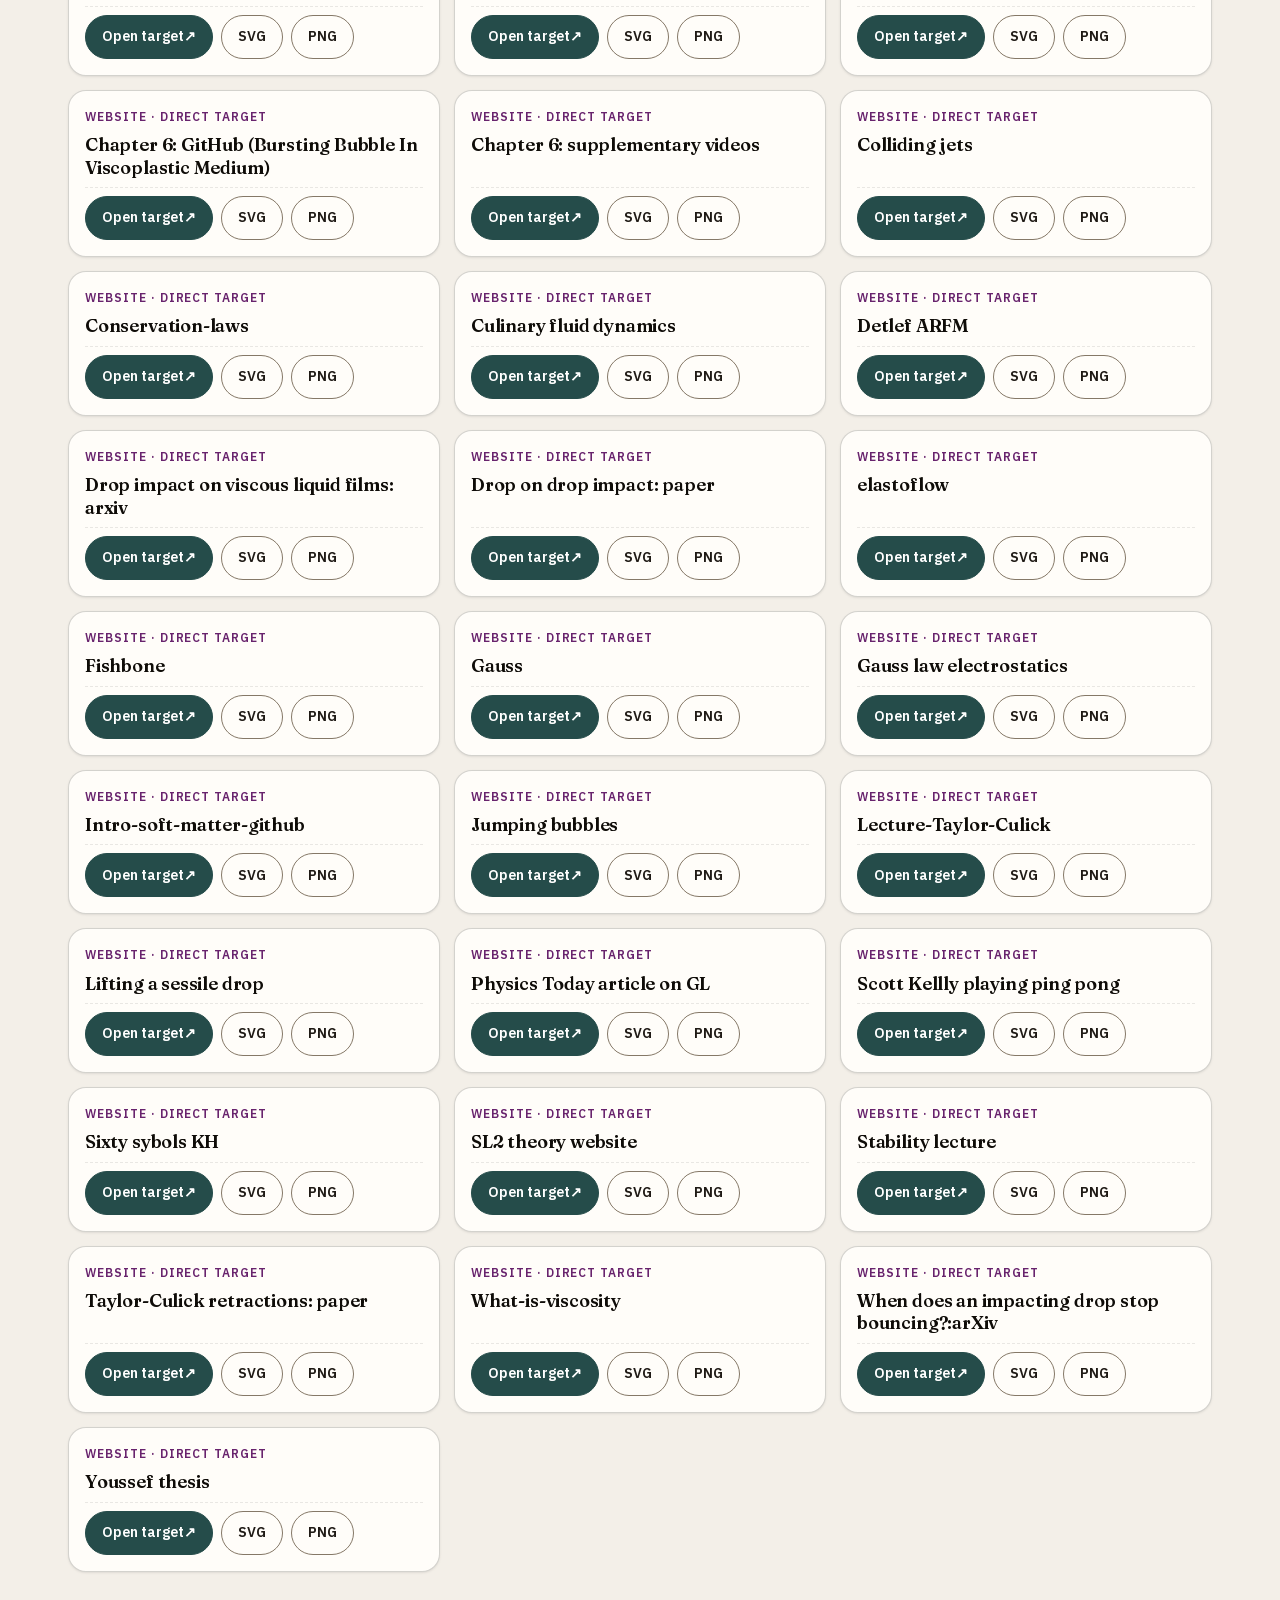
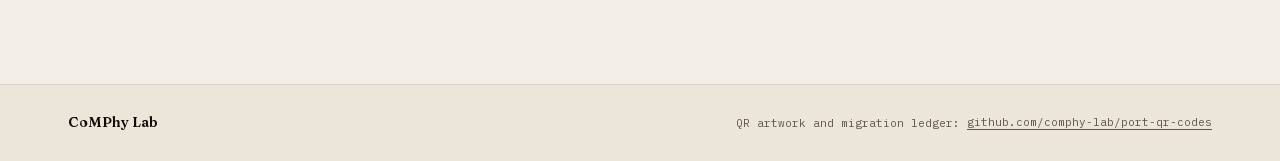
==== commit 04187f19: "Restyle the QR catalogue with the CoMPhy design system Apply the design-system tokens to the generat" ====
--- a/site/index.html
+++ b/site/index.html
@@ -3,7 +3,7 @@
 <head>
   <meta charset="utf-8">
   <meta name="viewport" content="width=device-width, initial-scale=1">
-  <meta http-equiv="Content-Security-Policy" content="default-src &#x27;none&#x27;; img-src &#x27;self&#x27;; style-src &#x27;self&#x27;; base-uri &#x27;none&#x27;; form-action &#x27;none&#x27;">
+  <meta http-equiv="Content-Security-Policy" content="default-src &#x27;none&#x27;; img-src &#x27;self&#x27;; style-src &#x27;self&#x27;; font-src &#x27;self&#x27;; base-uri &#x27;none&#x27;; form-action &#x27;none&#x27;">
   <meta name="referrer" content="no-referrer">
   <title>CoMPhy Lab QR destinations</title>
   <meta name="description" content="First-party QR destinations maintained by the Computational Multiphase Physics Lab.">
@@ -11,581 +11,623 @@
   <link rel="stylesheet" href="assets/style.css">
 </head>
 <body>
+  <header class="site-header">
+    <div class="header-inner">
+      <a class="brand" href="./" aria-label="CoMPhy Lab QR catalogue">
+        <span class="brand-mark" aria-hidden="true">Q</span>
+        <span class="brand-name">CoMPhy Lab QR</span>
+      </a>
+      <nav class="jump" aria-label="Catalogue sections">
+        <a href="#link-pages">Link pages</a>
+        <a href="#direct-codes">Direct codes</a>
+      </nav>
+      <a class="header-link" href="https://comphy-lab.org/" target="_blank" rel="noopener noreferrer" aria-label="comphy-lab.org (opens in a new tab)">comphy-lab.org</a>
+    </div>
+  </header>
   <main class="shell">
-    <header class="hero">
-      <p class="brand">CoMPhy Lab <span>QR</span></p>
-      <h1>Useful links, without the rented QR plumbing.</h1>
-      <p>First-party QR destinations maintained by the Computational Multiphase Physics Lab.</p>
-    </header>
-    <ul class="grid" aria-label="QR destinations">
-      <li class="card">
-        <span class="eyebrow">Website</span>
-        <strong>1st working class</strong>
-        <span class="card-links">
-          <a href="https://blogs.comphy-lab.org/Lecture-Notes/Basilisk101/1st-workingAssignment" target="_blank" rel="noopener noreferrer">Open target</a>
-          <a href="assets/qr/1st-working-class.svg" download="1st-working-class.svg">SVG</a>
-          <a href="assets/qr/1st-working-class.png" download="1st-working-class.png">PNG</a>
-        </span>
-      </li>
-      <li class="card">
-        <span class="eyebrow">Website</span>
-        <strong>A Thermomechanical Material Point Method for Baking and Cooking</strong>
-        <span class="card-links">
-          <a href="https://www.youtube.com/watch?v=iBpolaB4DqA" target="_blank" rel="noopener noreferrer">Open target</a>
-          <a href="assets/qr/a-thermomechanical-material-point-method-for-baking-and-cooking.svg" download="a-thermomechanical-material-point-method-for-baking-and-cooking.svg">SVG</a>
-          <a href="assets/qr/a-thermomechanical-material-point-method-for-baking-and-cooking.png" download="a-thermomechanical-material-point-method-for-baking-and-cooking.png">PNG</a>
-        </span>
-      </li>
-      <li class="card">
-        <span class="eyebrow">Website</span>
-        <strong>active 101</strong>
-        <span class="card-links">
-          <a href="https://github.com/comphy-lab/active101" target="_blank" rel="noopener noreferrer">Open target</a>
-          <a href="assets/qr/active-101.svg" download="active-101.svg">SVG</a>
-          <a href="assets/qr/active-101.png" download="active-101.png">PNG</a>
-        </span>
-      </li>
-      <li class="card">
-        <span class="eyebrow">Website</span>
-        <strong>ArXiv Bursting bubbles VE</strong>
-        <span class="card-links">
-          <a href="https://arxiv.org/pdf/2408.05089" target="_blank" rel="noopener noreferrer">Open target</a>
-          <a href="assets/qr/arxiv-bursting-bubbles-ve.svg" download="arxiv-bursting-bubbles-ve.svg">SVG</a>
-          <a href="assets/qr/arxiv-bursting-bubbles-ve.png" download="arxiv-bursting-bubbles-ve.png">PNG</a>
-        </span>
-      </li>
-      <li class="card">
-        <span class="eyebrow">Website</span>
-        <strong>ArXiv: inertia and viscosity dictate drop impact forces</strong>
-        <span class="card-links">
-          <a href="https://arxiv.org/abs/2311.03012" target="_blank" rel="noopener noreferrer">Open target</a>
-          <a href="assets/qr/arxiv-inertia-and-viscosity-dictate-drop-impact-forces.svg" download="arxiv-inertia-and-viscosity-dictate-drop-impact-forces.svg">SVG</a>
-          <a href="assets/qr/arxiv-inertia-and-viscosity-dictate-drop-impact-forces.png" download="arxiv-inertia-and-viscosity-dictate-drop-impact-forces.png">PNG</a>
-        </span>
-      </li>
-      <li class="card">
-        <span class="eyebrow">Website</span>
-        <strong>Asymmetries in bubbles</strong>
-        <span class="card-links">
-          <a href="https://github.com/VatsalSy/Asymmetries-in-coalescence" target="_blank" rel="noopener noreferrer">Open target</a>
-          <a href="assets/qr/asymmetries-in-bubbles.svg" download="asymmetries-in-bubbles.svg">SVG</a>
-          <a href="assets/qr/asymmetries-in-bubbles.png" download="asymmetries-in-bubbles.png">PNG</a>
-        </span>
-      </li>
-      <li class="card">
-        <span class="eyebrow">Website</span>
-        <strong>Asymmetries in coalescence supplementary videos</strong>
-        <span class="card-links">
-          <a href="https://youtube.com/playlist?list=PLf5C5HCrvhLGmYlRvTubMKUOlvxxsipWV" target="_blank" rel="noopener noreferrer">Open target</a>
-          <a href="assets/qr/drop-injection-youtube-playlist.svg" download="drop-injection-youtube-playlist.svg">SVG</a>
-          <a href="assets/qr/drop-injection-youtube-playlist.png" download="drop-injection-youtube-playlist.png">PNG</a>
-        </span>
-      </li>
-      <li class="card">
-        <span class="eyebrow">Website</span>
-        <strong>Ayush holey sheet</strong>
-        <span class="card-links">
-          <a href="https://www.youtube.com/playlist?list=PLiHEqeURsoWrPrAM229oHIBuuoo6_5M1O" target="_blank" rel="noopener noreferrer">Open target</a>
-          <a href="assets/qr/ayush-holey-sheet.svg" download="ayush-holey-sheet.svg">SVG</a>
-          <a href="assets/qr/ayush-holey-sheet.png" download="ayush-holey-sheet.png">PNG</a>
-        </span>
-      </li>
-      <li class="card">
-        <span class="eyebrow">Website</span>
-        <strong>Ayush poster</strong>
-        <span class="card-links">
-          <a href="https://doi.org/10.1017/jfm.2025.237" target="_blank" rel="noopener noreferrer">Open target</a>
-          <a href="assets/qr/ayush-poster.svg" download="ayush-poster.svg">SVG</a>
-          <a href="assets/qr/ayush-poster.png" download="ayush-poster.png">PNG</a>
-        </span>
-      </li>
-      <li class="card">
-        <span class="eyebrow">Website</span>
-        <strong>Basilisk Sandbox</strong>
-        <span class="card-links">
-          <a href="https://basilisk.fr/sandbox/vatsal/" target="_blank" rel="noopener noreferrer">Open target</a>
-          <a href="assets/qr/basilisk-sandbox.svg" download="basilisk-sandbox.svg">SVG</a>
-          <a href="assets/qr/basilisk-sandbox.png" download="basilisk-sandbox.png">PNG</a>
-        </span>
-      </li>
-      <li class="card">
-        <span class="eyebrow">Website</span>
-        <strong>Basilisk sandbox</strong>
-        <span class="card-links">
-          <a href="basilisk-sandbox-dynamic/">Open page</a>
-          <a href="assets/qr/basilisk-sandbox-dynamic.svg" download="basilisk-sandbox-dynamic.svg">SVG</a>
-          <a href="assets/qr/basilisk-sandbox-dynamic.png" download="basilisk-sandbox-dynamic.png">PNG</a>
-        </span>
-      </li>
-      <li class="card">
-        <span class="eyebrow">Website</span>
-        <strong>Basilisk Website</strong>
-        <span class="card-links">
-          <a href="https://basilisk.fr" target="_blank" rel="noopener noreferrer">Open target</a>
-          <a href="assets/qr/basilisk-website.svg" download="basilisk-website.svg">SVG</a>
-          <a href="assets/qr/basilisk-website.png" download="basilisk-website.png">PNG</a>
-        </span>
-      </li>
-      <li class="card">
-        <span class="eyebrow">Website</span>
-        <strong>Bill Hammack: Rayleigh Plateau</strong>
-        <span class="card-links">
-          <a href="https://www.youtube.com/watch?v=-DckWNwE7R4" target="_blank" rel="noopener noreferrer">Open target</a>
-          <a href="assets/qr/bill-hammack-rayleigh-plateau.svg" download="bill-hammack-rayleigh-plateau.svg">SVG</a>
-          <a href="assets/qr/bill-hammack-rayleigh-plateau.png" download="bill-hammack-rayleigh-plateau.png">PNG</a>
-        </span>
-      </li>
-      <li class="card">
-        <span class="eyebrow">Website</span>
-        <strong>Bursting bubble in a viscoplastic medium</strong>
-        <span class="card-links">
-          <a href="bursting-bubble-paper/">Open page</a>
-          <a href="assets/qr/bursting-bubble-paper.svg" download="bursting-bubble-paper.svg">SVG</a>
-          <a href="assets/qr/bursting-bubble-paper.png" download="bursting-bubble-paper.png">PNG</a>
-        </span>
-      </li>
-      <li class="card">
-        <span class="eyebrow">Website</span>
-        <strong>Bursting soap bubbles</strong>
-        <span class="card-links">
-          <a href="https://fyfluiddynamics.com/2011/10/high-speed-video-of-a-soap-bubble-being-popped/" target="_blank" rel="noopener noreferrer">Open target</a>
-          <a href="assets/qr/bursting-soap-bubbles.svg" download="bursting-soap-bubbles.svg">SVG</a>
-          <a href="assets/qr/bursting-soap-bubbles.png" download="bursting-soap-bubbles.png">PNG</a>
-        </span>
-      </li>
-      <li class="card">
-        <span class="eyebrow">Website</span>
-        <strong>CFD</strong>
-        <span class="card-links">
-          <a href="https://github.com/VatsalSy/hyphal-flow" target="_blank" rel="noopener noreferrer">Open target</a>
-          <a href="assets/qr/cfd.svg" download="cfd.svg">SVG</a>
-          <a href="assets/qr/cfd.png" download="cfd.png">PNG</a>
-        </span>
-      </li>
-      <li class="card">
-        <span class="eyebrow">Website</span>
-        <strong>Chapter 1: GitHub (Impact-forces-of-water-drops-falling-on-superhydrophobic-surfaces)</strong>
-        <span class="card-links">
-          <a href="https://github.com/VatsalSy/Impact-forces-of-water-drops-falling-on-superhydrophobic-surfaces" target="_blank" rel="noopener noreferrer">Open target</a>
-          <a href="assets/qr/chapter-1-github-impact-forces-of-water-drops-falling-on-superhydrophobic-surfaces.svg" download="chapter-1-github-impact-forces-of-water-drops-falling-on-superhydrophobic-surfaces.svg">SVG</a>
-          <a href="assets/qr/chapter-1-github-impact-forces-of-water-drops-falling-on-superhydrophobic-surfaces.png" download="chapter-1-github-impact-forces-of-water-drops-falling-on-superhydrophobic-surfaces.png">PNG</a>
-        </span>
-      </li>
-      <li class="card">
-        <span class="eyebrow">Website</span>
-        <strong>Chapter 1: supplementary movies</strong>
-        <span class="card-links">
-          <a href="https://youtube.com/playlist?list=PLf5C5HCrvhLGmlYTF1Gg2WviZ-Bkmy2qr" target="_blank" rel="noopener noreferrer">Open target</a>
-          <a href="assets/qr/chapter-1-supplementary-movies.svg" download="chapter-1-supplementary-movies.svg">SVG</a>
-          <a href="assets/qr/chapter-1-supplementary-movies.png" download="chapter-1-supplementary-movies.png">PNG</a>
-        </span>
-      </li>
-      <li class="card">
-        <span class="eyebrow">Website</span>
-        <strong>Chapter 2: GitHub (When-does-a-drop-stop-bouncing)</strong>
-        <span class="card-links">
-          <a href="https://github.com/VatsalSy/When-does-a-drop-stop-bouncing" target="_blank" rel="noopener noreferrer">Open target</a>
-          <a href="assets/qr/chapter-2-github-when-does-a-drop-stop-bouncing.svg" download="chapter-2-github-when-does-a-drop-stop-bouncing.svg">SVG</a>
-          <a href="assets/qr/chapter-2-github-when-does-a-drop-stop-bouncing.png" download="chapter-2-github-when-does-a-drop-stop-bouncing.png">PNG</a>
-        </span>
-      </li>
-      <li class="card">
-        <span class="eyebrow">Website</span>
-        <strong>Chapter 2: supplementary videos</strong>
-        <span class="card-links">
-          <a href="https://youtube.com/playlist?list=PLf5C5HCrvhLHG5t3iPscUuEp_gbD4XHyU" target="_blank" rel="noopener noreferrer">Open target</a>
-          <a href="assets/qr/chapter-2-supplementary-videos.svg" download="chapter-2-supplementary-videos.svg">SVG</a>
-          <a href="assets/qr/chapter-2-supplementary-videos.png" download="chapter-2-supplementary-videos.png">PNG</a>
-        </span>
-      </li>
-      <li class="card">
-        <span class="eyebrow">Website</span>
-        <strong>Chapter 3: GitHub (Drop-impact-on-viscous-liquid-films)</strong>
-        <span class="card-links">
-          <a href="https://github.com/VatsalSy/Drop-impact-on-viscous-liquid-films" target="_blank" rel="noopener noreferrer">Open target</a>
-          <a href="assets/qr/chapter-3-github-drop-impact-on-viscous-liquid-films.svg" download="chapter-3-github-drop-impact-on-viscous-liquid-films.svg">SVG</a>
-          <a href="assets/qr/chapter-3-github-drop-impact-on-viscous-liquid-films.png" download="chapter-3-github-drop-impact-on-viscous-liquid-films.png">PNG</a>
-        </span>
-      </li>
-      <li class="card">
-        <span class="eyebrow">Website</span>
-        <strong>Chapter 3: supplementary videos</strong>
-        <span class="card-links">
-          <a href="https://youtube.com/playlist?list=PLf5C5HCrvhLHJXLqwpylEwYc2rVtTsCUX" target="_blank" rel="noopener noreferrer">Open target</a>
-          <a href="assets/qr/chapter-3-supplementary-videos.svg" download="chapter-3-supplementary-videos.svg">SVG</a>
-          <a href="assets/qr/chapter-3-supplementary-videos.png" download="chapter-3-supplementary-videos.png">PNG</a>
-        </span>
-      </li>
-      <li class="card">
-        <span class="eyebrow">Website</span>
-        <strong>Chapter 4: GitHub (Lifting-a-sessile-drop)</strong>
-        <span class="card-links">
-          <a href="https://github.com/VatsalSy/Lifting-a-sessile-drop" target="_blank" rel="noopener noreferrer">Open target</a>
-          <a href="assets/qr/chapter-4-github-lifting-a-sessile-drop.svg" download="chapter-4-github-lifting-a-sessile-drop.svg">SVG</a>
-          <a href="assets/qr/chapter-4-github-lifting-a-sessile-drop.png" download="chapter-4-github-lifting-a-sessile-drop.png">PNG</a>
-        </span>
-      </li>
-      <li class="card">
-        <span class="eyebrow">Website</span>
-        <strong>Chapter 4: supplementary videos</strong>
-        <span class="card-links">
-          <a href="https://youtube.com/playlist?list=PLf5C5HCrvhLEX9_VlqlK99mdtxtu1l-HQ" target="_blank" rel="noopener noreferrer">Open target</a>
-          <a href="assets/qr/chapter-4-supplementary-videos.svg" download="chapter-4-supplementary-videos.svg">SVG</a>
-          <a href="assets/qr/chapter-4-supplementary-videos.png" download="chapter-4-supplementary-videos.png">PNG</a>
-        </span>
-      </li>
-      <li class="card">
-        <span class="eyebrow">Website</span>
-        <strong>Chapter 5: GitHub (Taylor-Culick retractions)</strong>
-        <span class="card-links">
-          <a href="https://github.com/VatsalSy/Taylor-Culick-retractions" target="_blank" rel="noopener noreferrer">Open target</a>
-          <a href="assets/qr/chapter-5-github-taylor-culick-retractions.svg" download="chapter-5-github-taylor-culick-retractions.svg">SVG</a>
-          <a href="assets/qr/chapter-5-github-taylor-culick-retractions.png" download="chapter-5-github-taylor-culick-retractions.png">PNG</a>
-        </span>
-      </li>
-      <li class="card">
-        <span class="eyebrow">Website</span>
-        <strong>Chapter 5: supplementary videos</strong>
-        <span class="card-links">
-          <a href="https://youtube.com/playlist?list=PLf5C5HCrvhLHsSDmgLAql-hcAEZrejs2V" target="_blank" rel="noopener noreferrer">Open target</a>
-          <a href="assets/qr/chapter-5-supplementary-videos.svg" download="chapter-5-supplementary-videos.svg">SVG</a>
-          <a href="assets/qr/chapter-5-supplementary-videos.png" download="chapter-5-supplementary-videos.png">PNG</a>
-        </span>
-      </li>
-      <li class="card">
-        <span class="eyebrow">Website</span>
-        <strong>Chapter 6: GitHub (Bursting Bubble In Viscoplastic Medium)</strong>
-        <span class="card-links">
-          <a href="https://github.com/VatsalSy/Bursting-Bubble-In-a-Viscoplastic-Medium" target="_blank" rel="noopener noreferrer">Open target</a>
-          <a href="assets/qr/chapter-6-github-bursting-bubble-in-viscoplastic-medium.svg" download="chapter-6-github-bursting-bubble-in-viscoplastic-medium.svg">SVG</a>
-          <a href="assets/qr/chapter-6-github-bursting-bubble-in-viscoplastic-medium.png" download="chapter-6-github-bursting-bubble-in-viscoplastic-medium.png">PNG</a>
-        </span>
-      </li>
-      <li class="card">
-        <span class="eyebrow">Website</span>
-        <strong>Chapter 6: supplementary videos</strong>
-        <span class="card-links">
-          <a href="https://youtube.com/playlist?list=PLf5C5HCrvhLFETl6iaRr21pzr5Xab1OCM" target="_blank" rel="noopener noreferrer">Open target</a>
-          <a href="assets/qr/chapter-6-supplementary-videos.svg" download="chapter-6-supplementary-videos.svg">SVG</a>
-          <a href="assets/qr/chapter-6-supplementary-videos.png" download="chapter-6-supplementary-videos.png">PNG</a>
-        </span>
-      </li>
-      <li class="card">
-        <span class="eyebrow">Website</span>
-        <strong>Colliding jets</strong>
-        <span class="card-links">
-          <a href="https://www.youtube.com/watch?v=Hbl35q01lIQ" target="_blank" rel="noopener noreferrer">Open target</a>
-          <a href="assets/qr/colliding-jets.svg" download="colliding-jets.svg">SVG</a>
-          <a href="assets/qr/colliding-jets.png" download="colliding-jets.png">PNG</a>
-        </span>
-      </li>
-      <li class="card">
-        <span class="eyebrow">Website</span>
-        <strong>Conservation-laws</strong>
-        <span class="card-links">
-          <a href="https://blogs.comphy-lab.org/Lecture-Notes/Intro-Soft-Matter/2-Conservation-Laws" target="_blank" rel="noopener noreferrer">Open target</a>
-          <a href="assets/qr/conservation-laws.svg" download="conservation-laws.svg">SVG</a>
-          <a href="assets/qr/conservation-laws.png" download="conservation-laws.png">PNG</a>
-        </span>
-      </li>
-      <li class="card">
-        <span class="eyebrow">Website</span>
-        <strong>Culinary fluid dynamics</strong>
-        <span class="card-links">
-          <a href="https://doi.org/10.1103/RevModPhys.95.025004" target="_blank" rel="noopener noreferrer">Open target</a>
-          <a href="assets/qr/culinary-fluid-dynamics.svg" download="culinary-fluid-dynamics.svg">SVG</a>
-          <a href="assets/qr/culinary-fluid-dynamics.png" download="culinary-fluid-dynamics.png">PNG</a>
-        </span>
-      </li>
-      <li class="card">
-        <span class="eyebrow">Website</span>
-        <strong>Detlef ARFM</strong>
-        <span class="card-links">
-          <a href="https://doi.org/10.1146/annurev-fluid-022321-114001" target="_blank" rel="noopener noreferrer">Open target</a>
-          <a href="assets/qr/detlef-arfm.svg" download="detlef-arfm.svg">SVG</a>
-          <a href="assets/qr/detlef-arfm.png" download="detlef-arfm.png">PNG</a>
-        </span>
-      </li>
-      <li class="card">
-        <span class="eyebrow">Links</span>
-        <strong>Dissipative anomaly</strong>
-        <span class="card-links">
-          <a href="dissipative-anomaly/">Open page</a>
-          <a href="assets/qr/dissipative-anomaly.svg" download="dissipative-anomaly.svg">SVG</a>
-          <a href="assets/qr/dissipative-anomaly.png" download="dissipative-anomaly.png">PNG</a>
-        </span>
-      </li>
-      <li class="card">
-        <span class="eyebrow">Website</span>
-        <strong>Drop impact on viscous liquid films</strong>
-        <span class="card-links">
-          <a href="drop-impact-jfm/">Open page</a>
-          <a href="assets/qr/drop-impact-jfm.svg" download="drop-impact-jfm.svg">SVG</a>
-          <a href="assets/qr/drop-impact-jfm.png" download="drop-impact-jfm.png">PNG</a>
-        </span>
-      </li>
-      <li class="card">
-        <span class="eyebrow">Website</span>
-        <strong>Drop impact on viscous liquid films: arxiv</strong>
-        <span class="card-links">
-          <a href="https://arxiv.org/abs/2206.06298" target="_blank" rel="noopener noreferrer">Open target</a>
-          <a href="assets/qr/drop-impact-on-viscous-liquid-films-arxiv.svg" download="drop-impact-on-viscous-liquid-films-arxiv.svg">SVG</a>
-          <a href="assets/qr/drop-impact-on-viscous-liquid-films-arxiv.png" download="drop-impact-on-viscous-liquid-films-arxiv.png">PNG</a>
-        </span>
-      </li>
-      <li class="card">
-        <span class="eyebrow">Website</span>
-        <strong>Drop on drop impact: paper</strong>
-        <span class="card-links">
-          <a href="https://doi.org/10.1126/sciadv.aba4330" target="_blank" rel="noopener noreferrer">Open target</a>
-          <a href="assets/qr/drop-on-drop-impact-paper.svg" download="drop-on-drop-impact-paper.svg">SVG</a>
-          <a href="assets/qr/drop-on-drop-impact-paper.png" download="drop-on-drop-impact-paper.png">PNG</a>
-        </span>
-      </li>
-      <li class="card">
-        <span class="eyebrow">Links</span>
-        <strong>Drop-impact force series</strong>
-        <span class="card-links">
-          <a href="drop-impact-series/">Open page</a>
-          <a href="assets/qr/drop-impact-series.svg" download="drop-impact-series.svg">SVG</a>
-          <a href="assets/qr/drop-impact-series.png" download="drop-impact-series.png">PNG</a>
-        </span>
-      </li>
-      <li class="card">
-        <span class="eyebrow">Website</span>
-        <strong>elastoflow</strong>
-        <span class="card-links">
-          <a href="https://github.com/comphy-lab/Viscoelastic3D" target="_blank" rel="noopener noreferrer">Open target</a>
-          <a href="assets/qr/elastoflow.svg" download="elastoflow.svg">SVG</a>
-          <a href="assets/qr/elastoflow.png" download="elastoflow.png">PNG</a>
-        </span>
-      </li>
-      <li class="card">
-        <span class="eyebrow">Website</span>
-        <strong>Fishbone</strong>
-        <span class="card-links">
-          <a href="https://fyfluiddynamics.com/tagged/fishbone/" target="_blank" rel="noopener noreferrer">Open target</a>
-          <a href="assets/qr/fishbone.svg" download="fishbone.svg">SVG</a>
-          <a href="assets/qr/fishbone.png" download="fishbone.png">PNG</a>
-        </span>
-      </li>
-      <li class="card">
-        <span class="eyebrow">Website</span>
-        <strong>Gauss</strong>
-        <span class="card-links">
-          <a href="https://blogs.comphy-lab.org/Gauss+law+of+Electrostatics" target="_blank" rel="noopener noreferrer">Open target</a>
-          <a href="assets/qr/gauss.svg" download="gauss.svg">SVG</a>
-          <a href="assets/qr/gauss.png" download="gauss.png">PNG</a>
-        </span>
-      </li>
-      <li class="card">
-        <span class="eyebrow">Website</span>
-        <strong>Gauss law electrostatics</strong>
-        <span class="card-links">
-          <a href="https://blogs.comphy-lab.org/Gauss-law-in-electrostatics" target="_blank" rel="noopener noreferrer">Open target</a>
-          <a href="assets/qr/gauss-law-electrostatics.svg" download="gauss-law-electrostatics.svg">SVG</a>
-          <a href="assets/qr/gauss-law-electrostatics.png" download="gauss-law-electrostatics.png">PNG</a>
-        </span>
-      </li>
-      <li class="card">
-        <span class="eyebrow">Links</span>
-        <strong>GitHub profiles</strong>
-        <span class="card-links">
-          <a href="github-profiles/">Open page</a>
-          <a href="assets/qr/github-profiles.svg" download="github-profiles.svg">SVG</a>
-          <a href="assets/qr/github-profiles.png" download="github-profiles.png">PNG</a>
-        </span>
-      </li>
-      <li class="card">
-        <span class="eyebrow">Website</span>
-        <strong>Intro-soft-matter-github</strong>
-        <span class="card-links">
-          <a href="https://github.com/comphy-lab/Intro-Soft-Matter-2025" target="_blank" rel="noopener noreferrer">Open target</a>
-          <a href="assets/qr/intro-soft-matter-github.svg" download="intro-soft-matter-github.svg">SVG</a>
-          <a href="assets/qr/intro-soft-matter-github.png" download="intro-soft-matter-github.png">PNG</a>
-        </span>
-      </li>
-      <li class="card">
-        <span class="eyebrow">Website</span>
-        <strong>Jumping bubbles</strong>
-        <span class="card-links">
-          <a href="https://github.com/comphy-lab/JumpingBubbles" target="_blank" rel="noopener noreferrer">Open target</a>
-          <a href="assets/qr/jumping-bubbles.svg" download="jumping-bubbles.svg">SVG</a>
-          <a href="assets/qr/jumping-bubbles.png" download="jumping-bubbles.png">PNG</a>
-        </span>
-      </li>
-      <li class="card">
-        <span class="eyebrow">Website</span>
-        <strong>Lecture-Taylor-Culick</strong>
-        <span class="card-links">
-          <a href="https://blogs.comphy-lab.org/Lecture-Notes/Intro-Soft-Matter/1.5-Taylor-Culick-Paradox" target="_blank" rel="noopener noreferrer">Open target</a>
-          <a href="assets/qr/lecture-taylor-culick.svg" download="lecture-taylor-culick.svg">SVG</a>
-          <a href="assets/qr/lecture-taylor-culick.png" download="lecture-taylor-culick.png">PNG</a>
-        </span>
-      </li>
-      <li class="card">
-        <span class="eyebrow">Website</span>
-        <strong>Lifting a sessile drop</strong>
-        <span class="card-links">
-          <a href="https://doi.org/10.1126/sciadv.aba4330" target="_blank" rel="noopener noreferrer">Open target</a>
-          <a href="assets/qr/lifting-a-sessile-drop.svg" download="lifting-a-sessile-drop.svg">SVG</a>
-          <a href="assets/qr/lifting-a-sessile-drop.png" download="lifting-a-sessile-drop.png">PNG</a>
-        </span>
-      </li>
-      <li class="card">
-        <span class="eyebrow">PDF</span>
-        <strong>Physics of Fluids 25th-anniversary booklet</strong>
-        <span class="card-links">
-          <a href="pof25-booklet/">Open page</a>
-          <a href="assets/qr/pof25-booklet.svg" download="pof25-booklet.svg">SVG</a>
-          <a href="assets/qr/pof25-booklet.png" download="pof25-booklet.png">PNG</a>
-        </span>
-      </li>
-      <li class="card">
-        <span class="eyebrow">Website</span>
-        <strong>Physics Today article on GL</strong>
-        <span class="card-links">
-          <a href="https://pof.tnw.utwente.nl/media/files/Articles/2023_PhysToday_TurbulentThermalConvection.pdf" target="_blank" rel="noopener noreferrer">Open target</a>
-          <a href="assets/qr/physics-today-article-on-gl.svg" download="physics-today-article-on-gl.svg">SVG</a>
-          <a href="assets/qr/physics-today-article-on-gl.png" download="physics-today-article-on-gl.png">PNG</a>
-        </span>
-      </li>
-      <li class="card">
-        <span class="eyebrow">Website</span>
-        <strong>Scott Kellly playing ping pong</strong>
-        <span class="card-links">
-          <a href="https://www.youtube.com/watch?v=TLbhrMCM4_0" target="_blank" rel="noopener noreferrer">Open target</a>
-          <a href="assets/qr/scott-kellly-playing-ping-pong.svg" download="scott-kellly-playing-ping-pong.svg">SVG</a>
-          <a href="assets/qr/scott-kellly-playing-ping-pong.png" download="scott-kellly-playing-ping-pong.png">PNG</a>
-        </span>
-      </li>
-      <li class="card">
-        <span class="eyebrow">Website</span>
-        <strong>Sixty sybols KH</strong>
-        <span class="card-links">
-          <a href="https://www.youtube.com/watch?v=qgamfo86FQo&amp;t=63s" target="_blank" rel="noopener noreferrer">Open target</a>
-          <a href="assets/qr/sixty-sybols-kh.svg" download="sixty-sybols-kh.svg">SVG</a>
-          <a href="assets/qr/sixty-sybols-kh.png" download="sixty-sybols-kh.png">PNG</a>
-        </span>
-      </li>
-      <li class="card">
-        <span class="eyebrow">Website</span>
-        <strong>SL2 theory website</strong>
-        <span class="card-links">
-          <a href="https://doi.org/10.1103/PhysRevLett.134.104003" target="_blank" rel="noopener noreferrer">Open target</a>
-          <a href="assets/qr/sl2-theory-website.svg" download="sl2-theory-website.svg">SVG</a>
-          <a href="assets/qr/sl2-theory-website.png" download="sl2-theory-website.png">PNG</a>
-        </span>
-      </li>
-      <li class="card">
-        <span class="eyebrow">Website</span>
-        <strong>Stability lecture</strong>
-        <span class="card-links">
-          <a href="https://thatsmaths.com/2014/06/26/balancing-a-pencil/" target="_blank" rel="noopener noreferrer">Open target</a>
-          <a href="assets/qr/stability-lecture.svg" download="stability-lecture.svg">SVG</a>
-          <a href="assets/qr/stability-lecture.png" download="stability-lecture.png">PNG</a>
-        </span>
-      </li>
-      <li class="card">
-        <span class="eyebrow">Website</span>
-        <strong>Taylor-Culick retractions: paper</strong>
-        <span class="card-links">
-          <a href="https://doi.org/10.1017/jfm.2022.671" target="_blank" rel="noopener noreferrer">Open target</a>
-          <a href="assets/qr/taylor-culick-retractions-paper.svg" download="taylor-culick-retractions-paper.svg">SVG</a>
-          <a href="assets/qr/taylor-culick-retractions-paper.png" download="taylor-culick-retractions-paper.png">PNG</a>
-        </span>
-      </li>
-      <li class="card">
-        <span class="eyebrow">Website</span>
-        <strong>Taylor–Culick retractions</strong>
-        <span class="card-links">
-          <a href="taylor-culick-retraction-and-the-influence-of-surrounding-dynamic/">Open page</a>
-          <a href="assets/qr/taylor-culick-retraction-and-the-influence-of-surrounding-dynamic.svg" download="taylor-culick-retraction-and-the-influence-of-surrounding-dynamic.svg">SVG</a>
-          <a href="assets/qr/taylor-culick-retraction-and-the-influence-of-surrounding-dynamic.png" download="taylor-culick-retraction-and-the-influence-of-surrounding-dynamic.png">PNG</a>
-        </span>
-      </li>
-      <li class="card">
-        <span class="eyebrow">PDF</span>
-        <strong>Two peaks in drop-impact force</strong>
-        <span class="card-links">
-          <a href="prl-two-peaks/">Open page</a>
-          <a href="assets/qr/prl-two-peaks.svg" download="prl-two-peaks.svg">SVG</a>
-          <a href="assets/qr/prl-two-peaks.png" download="prl-two-peaks.png">PNG</a>
-        </span>
-      </li>
-      <li class="card">
-        <span class="eyebrow">Links</span>
-        <strong>Vatsal Sanjay and CoMPhy Lab</strong>
-        <span class="card-links">
-          <a href="vatsal-links/">Open page</a>
-          <a href="assets/qr/vatsal-links.svg" download="vatsal-links.svg">SVG</a>
-          <a href="assets/qr/vatsal-links.png" download="vatsal-links.png">PNG</a>
-        </span>
-      </li>
-      <li class="card">
-        <span class="eyebrow">Contact card</span>
-        <strong>Vatsal Sanjay contact card</strong>
-        <span class="card-links">
-          <a href="vatsal-sanjay/">Open page</a>
-          <a href="assets/qr/vatsal-sanjay.svg" download="vatsal-sanjay.svg">SVG</a>
-          <a href="assets/qr/vatsal-sanjay.png" download="vatsal-sanjay.png">PNG</a>
-        </span>
-      </li>
-      <li class="card">
-        <span class="eyebrow">PDF</span>
-        <strong>Viscous Free-Surface Flows</strong>
-        <span class="card-links">
-          <a href="my-phd-thesis/">Open page</a>
-          <a href="assets/qr/my-phd-thesis.svg" download="my-phd-thesis.svg">SVG</a>
-          <a href="assets/qr/my-phd-thesis.png" download="my-phd-thesis.png">PNG</a>
-        </span>
-      </li>
-      <li class="card">
-        <span class="eyebrow">Website</span>
-        <strong>What-is-viscosity</strong>
-        <span class="card-links">
-          <a href="https://blogs.comphy-lab.org/Lecture-Notes/Intro-Soft-Matter/2-What-is-Viscosity" target="_blank" rel="noopener noreferrer">Open target</a>
-          <a href="assets/qr/what-is-viscosity.svg" download="what-is-viscosity.svg">SVG</a>
-          <a href="assets/qr/what-is-viscosity.png" download="what-is-viscosity.png">PNG</a>
-        </span>
-      </li>
-      <li class="card">
-        <span class="eyebrow">Website</span>
-        <strong>When does an impacting drop stop bouncing?</strong>
-        <span class="card-links">
-          <a href="when-does-an-impacting-drop-stop-bouncing/">Open page</a>
-          <a href="assets/qr/when-does-an-impacting-drop-stop-bouncing.svg" download="when-does-an-impacting-drop-stop-bouncing.svg">SVG</a>
-          <a href="assets/qr/when-does-an-impacting-drop-stop-bouncing.png" download="when-does-an-impacting-drop-stop-bouncing.png">PNG</a>
-        </span>
-      </li>
-      <li class="card">
-        <span class="eyebrow">Website</span>
-        <strong>When does an impacting drop stop bouncing?:arXiv</strong>
-        <span class="card-links">
-          <a href="https://arxiv.org/abs/2208.05935" target="_blank" rel="noopener noreferrer">Open target</a>
-          <a href="assets/qr/when-does-an-impacting-drop-stop-bouncing-arxiv.svg" download="when-does-an-impacting-drop-stop-bouncing-arxiv.svg">SVG</a>
-          <a href="assets/qr/when-does-an-impacting-drop-stop-bouncing-arxiv.png" download="when-does-an-impacting-drop-stop-bouncing-arxiv.png">PNG</a>
-        </span>
-      </li>
-      <li class="card">
-        <span class="eyebrow">Links</span>
-        <strong>Worthington jets</strong>
-        <span class="card-links">
-          <a href="worthington-jets/">Open page</a>
-          <a href="assets/qr/worthington-jets.svg" download="worthington-jets.svg">SVG</a>
-          <a href="assets/qr/worthington-jets.png" download="worthington-jets.png">PNG</a>
-        </span>
-      </li>
-      <li class="card">
-        <span class="eyebrow">Website</span>
-        <strong>Youssef thesis</strong>
-        <span class="card-links">
-          <a href="https://doi.org/10.3990/1.9789036556378" target="_blank" rel="noopener noreferrer">Open target</a>
-          <a href="assets/qr/youssef-thesis.svg" download="youssef-thesis.svg">SVG</a>
-          <a href="assets/qr/youssef-thesis.png" download="youssef-thesis.png">PNG</a>
-        </span>
-      </li>
-    </ul>
+    <section class="hero">
+      <p class="eyebrow">CoMPhy Lab · first-party QR destinations</p>
+      <h1 class="hero-title">Useful links, without the rented QR plumbing.</h1>
+      <p class="lede">Every public QR code the lab publishes, with its artwork, its exact payload and where it points.</p>
+    </section>
+    <section class="group" id="link-pages">
+      <div class="group-head">
+        <h2>Link pages</h2>
+        <p class="group-intro">Codes that resolve to a CoMPhy Lab route, so the destination can be re-pointed without reprinting the artwork.</p>
+      </div>
+      <ul class="card-grid" role="list" aria-label="Link pages">
+        <li class="card">
+          <p class="eyebrow">Website · First-party route</p>
+          <h3>Basilisk sandbox</h3>
+          <div class="card-foot">
+            <a class="pill" href="basilisk-sandbox-dynamic/" aria-label="Open Basilisk sandbox link page">Open page</a>
+            <a class="pill pill--secondary" href="assets/qr/basilisk-sandbox-dynamic.svg" download="basilisk-sandbox-dynamic.svg" aria-label="Download SVG QR code for Basilisk sandbox">SVG</a>
+            <a class="pill pill--secondary" href="assets/qr/basilisk-sandbox-dynamic.png" download="basilisk-sandbox-dynamic.png" aria-label="Download PNG QR code for Basilisk sandbox">PNG</a>
+          </div>
+        </li>
+        <li class="card">
+          <p class="eyebrow">Website · First-party route</p>
+          <h3>Bursting bubble in a viscoplastic medium</h3>
+          <div class="card-foot">
+            <a class="pill" href="bursting-bubble-paper/" aria-label="Open Bursting bubble in a viscoplastic medium link page">Open page</a>
+            <a class="pill pill--secondary" href="assets/qr/bursting-bubble-paper.svg" download="bursting-bubble-paper.svg" aria-label="Download SVG QR code for Bursting bubble in a viscoplastic medium">SVG</a>
+            <a class="pill pill--secondary" href="assets/qr/bursting-bubble-paper.png" download="bursting-bubble-paper.png" aria-label="Download PNG QR code for Bursting bubble in a viscoplastic medium">PNG</a>
+          </div>
+        </li>
+        <li class="card">
+          <p class="eyebrow">Links · First-party route</p>
+          <h3>Dissipative anomaly</h3>
+          <p class="card-summary">Cases exemplifying dissipative anomaly in free-surface flows as the Ohnesorge number approaches zero.</p>
+          <div class="card-foot">
+            <a class="pill" href="dissipative-anomaly/" aria-label="Open Dissipative anomaly link page">Open page</a>
+            <a class="pill pill--secondary" href="assets/qr/dissipative-anomaly.svg" download="dissipative-anomaly.svg" aria-label="Download SVG QR code for Dissipative anomaly">SVG</a>
+            <a class="pill pill--secondary" href="assets/qr/dissipative-anomaly.png" download="dissipative-anomaly.png" aria-label="Download PNG QR code for Dissipative anomaly">PNG</a>
+          </div>
+        </li>
+        <li class="card">
+          <p class="eyebrow">Website · First-party route</p>
+          <h3>Drop impact on viscous liquid films</h3>
+          <div class="card-foot">
+            <a class="pill" href="drop-impact-jfm/" aria-label="Open Drop impact on viscous liquid films link page">Open page</a>
+            <a class="pill pill--secondary" href="assets/qr/drop-impact-jfm.svg" download="drop-impact-jfm.svg" aria-label="Download SVG QR code for Drop impact on viscous liquid films">SVG</a>
+            <a class="pill pill--secondary" href="assets/qr/drop-impact-jfm.png" download="drop-impact-jfm.png" aria-label="Download PNG QR code for Drop impact on viscous liquid films">PNG</a>
+          </div>
+        </li>
+        <li class="card">
+          <p class="eyebrow">Links · First-party route</p>
+          <h3>Drop-impact force series</h3>
+          <p class="card-summary">A series of articles elucidating drop-impact forces and related topics.</p>
+          <div class="card-foot">
+            <a class="pill" href="drop-impact-series/" aria-label="Open Drop-impact force series link page">Open page</a>
+            <a class="pill pill--secondary" href="assets/qr/drop-impact-series.svg" download="drop-impact-series.svg" aria-label="Download SVG QR code for Drop-impact force series">SVG</a>
+            <a class="pill pill--secondary" href="assets/qr/drop-impact-series.png" download="drop-impact-series.png" aria-label="Download PNG QR code for Drop-impact force series">PNG</a>
+          </div>
+        </li>
+        <li class="card">
+          <p class="eyebrow">Links · First-party route</p>
+          <h3>GitHub profiles</h3>
+          <p class="card-summary">CoMPhy Lab projects, people, and public code.</p>
+          <div class="card-foot">
+            <a class="pill" href="github-profiles/" aria-label="Open GitHub profiles link page">Open page</a>
+            <a class="pill pill--secondary" href="assets/qr/github-profiles.svg" download="github-profiles.svg" aria-label="Download SVG QR code for GitHub profiles">SVG</a>
+            <a class="pill pill--secondary" href="assets/qr/github-profiles.png" download="github-profiles.png" aria-label="Download PNG QR code for GitHub profiles">PNG</a>
+          </div>
+        </li>
+        <li class="card">
+          <p class="eyebrow">PDF · First-party route</p>
+          <h3>Physics of Fluids 25th-anniversary booklet</h3>
+          <p class="card-summary">Physics of Fluids 25th-anniversary booklet.</p>
+          <div class="card-foot">
+            <a class="pill" href="pof25-booklet/" aria-label="Open Physics of Fluids 25th-anniversary booklet link page">Open page</a>
+            <a class="pill pill--secondary" href="assets/qr/pof25-booklet.svg" download="pof25-booklet.svg" aria-label="Download SVG QR code for Physics of Fluids 25th-anniversary booklet">SVG</a>
+            <a class="pill pill--secondary" href="assets/qr/pof25-booklet.png" download="pof25-booklet.png" aria-label="Download PNG QR code for Physics of Fluids 25th-anniversary booklet">PNG</a>
+          </div>
+        </li>
+        <li class="card">
+          <p class="eyebrow">Website · First-party route</p>
+          <h3>Taylor–Culick retractions</h3>
+          <div class="card-foot">
+            <a class="pill" href="taylor-culick-retraction-and-the-influence-of-surrounding-dynamic/" aria-label="Open Taylor–Culick retractions link page">Open page</a>
+            <a class="pill pill--secondary" href="assets/qr/taylor-culick-retraction-and-the-influence-of-surrounding-dynamic.svg" download="taylor-culick-retraction-and-the-influence-of-surrounding-dynamic.svg" aria-label="Download SVG QR code for Taylor–Culick retractions">SVG</a>
+            <a class="pill pill--secondary" href="assets/qr/taylor-culick-retraction-and-the-influence-of-surrounding-dynamic.png" download="taylor-culick-retraction-and-the-influence-of-surrounding-dynamic.png" aria-label="Download PNG QR code for Taylor–Culick retractions">PNG</a>
+          </div>
+        </li>
+        <li class="card">
+          <p class="eyebrow">PDF · First-party route</p>
+          <h3>Two peaks in drop-impact force</h3>
+          <p class="card-summary">Impact forces of water drops falling on superhydrophobic surfaces.</p>
+          <div class="card-foot">
+            <a class="pill" href="prl-two-peaks/" aria-label="Open Two peaks in drop-impact force link page">Open page</a>
+            <a class="pill pill--secondary" href="assets/qr/prl-two-peaks.svg" download="prl-two-peaks.svg" aria-label="Download SVG QR code for Two peaks in drop-impact force">SVG</a>
+            <a class="pill pill--secondary" href="assets/qr/prl-two-peaks.png" download="prl-two-peaks.png" aria-label="Download PNG QR code for Two peaks in drop-impact force">PNG</a>
+          </div>
+        </li>
+        <li class="card">
+          <p class="eyebrow">Links · First-party route</p>
+          <h3>Vatsal Sanjay and CoMPhy Lab</h3>
+          <p class="card-summary">Vatsal Sanjay and CoMPhy Lab public sites and profiles.</p>
+          <div class="card-foot">
+            <a class="pill" href="vatsal-links/" aria-label="Open Vatsal Sanjay and CoMPhy Lab link page">Open page</a>
+            <a class="pill pill--secondary" href="assets/qr/vatsal-links.svg" download="vatsal-links.svg" aria-label="Download SVG QR code for Vatsal Sanjay and CoMPhy Lab">SVG</a>
+            <a class="pill pill--secondary" href="assets/qr/vatsal-links.png" download="vatsal-links.png" aria-label="Download PNG QR code for Vatsal Sanjay and CoMPhy Lab">PNG</a>
+          </div>
+        </li>
+        <li class="card">
+          <p class="eyebrow">Contact card · First-party route</p>
+          <h3>Vatsal Sanjay contact card</h3>
+          <p class="card-summary">CoMPhy Lab contact card with vCard download.</p>
+          <div class="card-foot">
+            <a class="pill" href="vatsal-sanjay/" aria-label="Open Vatsal Sanjay contact card link page">Open page</a>
+            <a class="pill pill--secondary" href="assets/qr/vatsal-sanjay.svg" download="vatsal-sanjay.svg" aria-label="Download SVG QR code for Vatsal Sanjay contact card">SVG</a>
+            <a class="pill pill--secondary" href="assets/qr/vatsal-sanjay.png" download="vatsal-sanjay.png" aria-label="Download PNG QR code for Vatsal Sanjay contact card">PNG</a>
+          </div>
+        </li>
+        <li class="card">
+          <p class="eyebrow">PDF · First-party route</p>
+          <h3>Viscous Free-Surface Flows</h3>
+          <p class="card-summary">Viscous Free-Surface Flows.</p>
+          <div class="card-foot">
+            <a class="pill" href="my-phd-thesis/" aria-label="Open Viscous Free-Surface Flows link page">Open page</a>
+            <a class="pill pill--secondary" href="assets/qr/my-phd-thesis.svg" download="my-phd-thesis.svg" aria-label="Download SVG QR code for Viscous Free-Surface Flows">SVG</a>
+            <a class="pill pill--secondary" href="assets/qr/my-phd-thesis.png" download="my-phd-thesis.png" aria-label="Download PNG QR code for Viscous Free-Surface Flows">PNG</a>
+          </div>
+        </li>
+        <li class="card">
+          <p class="eyebrow">Website · First-party route</p>
+          <h3>When does an impacting drop stop bouncing?</h3>
+          <div class="card-foot">
+            <a class="pill" href="when-does-an-impacting-drop-stop-bouncing/" aria-label="Open When does an impacting drop stop bouncing? link page">Open page</a>
+            <a class="pill pill--secondary" href="assets/qr/when-does-an-impacting-drop-stop-bouncing.svg" download="when-does-an-impacting-drop-stop-bouncing.svg" aria-label="Download SVG QR code for When does an impacting drop stop bouncing?">SVG</a>
+            <a class="pill pill--secondary" href="assets/qr/when-does-an-impacting-drop-stop-bouncing.png" download="when-does-an-impacting-drop-stop-bouncing.png" aria-label="Download PNG QR code for When does an impacting drop stop bouncing?">PNG</a>
+          </div>
+        </li>
+        <li class="card">
+          <p class="eyebrow">Links · First-party route</p>
+          <h3>Worthington jets</h3>
+          <p class="card-summary">Research on inertial flow focusing in impacting drops, collapsing cavities, and impulsively accelerated interfaces.</p>
+          <div class="card-foot">
+            <a class="pill" href="worthington-jets/" aria-label="Open Worthington jets link page">Open page</a>
+            <a class="pill pill--secondary" href="assets/qr/worthington-jets.svg" download="worthington-jets.svg" aria-label="Download SVG QR code for Worthington jets">SVG</a>
+            <a class="pill pill--secondary" href="assets/qr/worthington-jets.png" download="worthington-jets.png" aria-label="Download PNG QR code for Worthington jets">PNG</a>
+          </div>
+        </li>
+      </ul>
+    </section>
+    <section class="group" id="direct-codes">
+      <div class="group-head">
+        <h2>Direct codes</h2>
+        <p class="group-intro">Codes that encode their destination directly; the printed payload cannot be changed afterwards.</p>
+      </div>
+      <ul class="card-grid" role="list" aria-label="Direct codes">
+        <li class="card">
+          <p class="eyebrow">Website · Direct target</p>
+          <h3>1st working class</h3>
+          <div class="card-foot">
+            <a class="pill pill--external" href="https://blogs.comphy-lab.org/Lecture-Notes/Basilisk101/1st-workingAssignment" target="_blank" rel="noopener noreferrer" aria-label="Open 1st working class target (opens in a new tab)">Open target</a>
+            <a class="pill pill--secondary" href="assets/qr/1st-working-class.svg" download="1st-working-class.svg" aria-label="Download SVG QR code for 1st working class">SVG</a>
+            <a class="pill pill--secondary" href="assets/qr/1st-working-class.png" download="1st-working-class.png" aria-label="Download PNG QR code for 1st working class">PNG</a>
+          </div>
+        </li>
+        <li class="card">
+          <p class="eyebrow">Website · Direct target</p>
+          <h3>A Thermomechanical Material Point Method for Baking and Cooking</h3>
+          <div class="card-foot">
+            <a class="pill pill--external" href="https://www.youtube.com/watch?v=iBpolaB4DqA" target="_blank" rel="noopener noreferrer" aria-label="Open A Thermomechanical Material Point Method for Baking and Cooking target (opens in a new tab)">Open target</a>
+            <a class="pill pill--secondary" href="assets/qr/a-thermomechanical-material-point-method-for-baking-and-cooking.svg" download="a-thermomechanical-material-point-method-for-baking-and-cooking.svg" aria-label="Download SVG QR code for A Thermomechanical Material Point Method for Baking and Cooking">SVG</a>
+            <a class="pill pill--secondary" href="assets/qr/a-thermomechanical-material-point-method-for-baking-and-cooking.png" download="a-thermomechanical-material-point-method-for-baking-and-cooking.png" aria-label="Download PNG QR code for A Thermomechanical Material Point Method for Baking and Cooking">PNG</a>
+          </div>
+        </li>
+        <li class="card">
+          <p class="eyebrow">Website · Direct target</p>
+          <h3>active 101</h3>
+          <div class="card-foot">
+            <a class="pill pill--external" href="https://github.com/comphy-lab/active101" target="_blank" rel="noopener noreferrer" aria-label="Open active 101 target (opens in a new tab)">Open target</a>
+            <a class="pill pill--secondary" href="assets/qr/active-101.svg" download="active-101.svg" aria-label="Download SVG QR code for active 101">SVG</a>
+            <a class="pill pill--secondary" href="assets/qr/active-101.png" download="active-101.png" aria-label="Download PNG QR code for active 101">PNG</a>
+          </div>
+        </li>
+        <li class="card">
+          <p class="eyebrow">Website · Direct target</p>
+          <h3>ArXiv Bursting bubbles VE</h3>
+          <div class="card-foot">
+            <a class="pill pill--external" href="https://arxiv.org/pdf/2408.05089" target="_blank" rel="noopener noreferrer" aria-label="Open ArXiv Bursting bubbles VE target (opens in a new tab)">Open target</a>
+            <a class="pill pill--secondary" href="assets/qr/arxiv-bursting-bubbles-ve.svg" download="arxiv-bursting-bubbles-ve.svg" aria-label="Download SVG QR code for ArXiv Bursting bubbles VE">SVG</a>
+            <a class="pill pill--secondary" href="assets/qr/arxiv-bursting-bubbles-ve.png" download="arxiv-bursting-bubbles-ve.png" aria-label="Download PNG QR code for ArXiv Bursting bubbles VE">PNG</a>
+          </div>
+        </li>
+        <li class="card">
+          <p class="eyebrow">Website · Direct target</p>
+          <h3>ArXiv: inertia and viscosity dictate drop impact forces</h3>
+          <div class="card-foot">
+            <a class="pill pill--external" href="https://arxiv.org/abs/2311.03012" target="_blank" rel="noopener noreferrer" aria-label="Open ArXiv: inertia and viscosity dictate drop impact forces target (opens in a new tab)">Open target</a>
+            <a class="pill pill--secondary" href="assets/qr/arxiv-inertia-and-viscosity-dictate-drop-impact-forces.svg" download="arxiv-inertia-and-viscosity-dictate-drop-impact-forces.svg" aria-label="Download SVG QR code for ArXiv: inertia and viscosity dictate drop impact forces">SVG</a>
+            <a class="pill pill--secondary" href="assets/qr/arxiv-inertia-and-viscosity-dictate-drop-impact-forces.png" download="arxiv-inertia-and-viscosity-dictate-drop-impact-forces.png" aria-label="Download PNG QR code for ArXiv: inertia and viscosity dictate drop impact forces">PNG</a>
+          </div>
+        </li>
+        <li class="card">
+          <p class="eyebrow">Website · Direct target</p>
+          <h3>Asymmetries in bubbles</h3>
+          <div class="card-foot">
+            <a class="pill pill--external" href="https://github.com/VatsalSy/Asymmetries-in-coalescence" target="_blank" rel="noopener noreferrer" aria-label="Open Asymmetries in bubbles target (opens in a new tab)">Open target</a>
+            <a class="pill pill--secondary" href="assets/qr/asymmetries-in-bubbles.svg" download="asymmetries-in-bubbles.svg" aria-label="Download SVG QR code for Asymmetries in bubbles">SVG</a>
+            <a class="pill pill--secondary" href="assets/qr/asymmetries-in-bubbles.png" download="asymmetries-in-bubbles.png" aria-label="Download PNG QR code for Asymmetries in bubbles">PNG</a>
+          </div>
+        </li>
+        <li class="card">
+          <p class="eyebrow">Website · Direct target</p>
+          <h3>Asymmetries in coalescence supplementary videos</h3>
+          <div class="card-foot">
+            <a class="pill pill--external" href="https://youtube.com/playlist?list=PLf5C5HCrvhLGmYlRvTubMKUOlvxxsipWV" target="_blank" rel="noopener noreferrer" aria-label="Open Asymmetries in coalescence supplementary videos target (opens in a new tab)">Open target</a>
+            <a class="pill pill--secondary" href="assets/qr/drop-injection-youtube-playlist.svg" download="drop-injection-youtube-playlist.svg" aria-label="Download SVG QR code for Asymmetries in coalescence supplementary videos">SVG</a>
+            <a class="pill pill--secondary" href="assets/qr/drop-injection-youtube-playlist.png" download="drop-injection-youtube-playlist.png" aria-label="Download PNG QR code for Asymmetries in coalescence supplementary videos">PNG</a>
+          </div>
+        </li>
+        <li class="card">
+          <p class="eyebrow">Website · Direct target</p>
+          <h3>Ayush holey sheet</h3>
+          <div class="card-foot">
+            <a class="pill pill--external" href="https://www.youtube.com/playlist?list=PLiHEqeURsoWrPrAM229oHIBuuoo6_5M1O" target="_blank" rel="noopener noreferrer" aria-label="Open Ayush holey sheet target (opens in a new tab)">Open target</a>
+            <a class="pill pill--secondary" href="assets/qr/ayush-holey-sheet.svg" download="ayush-holey-sheet.svg" aria-label="Download SVG QR code for Ayush holey sheet">SVG</a>
+            <a class="pill pill--secondary" href="assets/qr/ayush-holey-sheet.png" download="ayush-holey-sheet.png" aria-label="Download PNG QR code for Ayush holey sheet">PNG</a>
+          </div>
+        </li>
+        <li class="card">
+          <p class="eyebrow">Website · Direct target</p>
+          <h3>Ayush poster</h3>
+          <div class="card-foot">
+            <a class="pill pill--external" href="https://doi.org/10.1017/jfm.2025.237" target="_blank" rel="noopener noreferrer" aria-label="Open Ayush poster target (opens in a new tab)">Open target</a>
+            <a class="pill pill--secondary" href="assets/qr/ayush-poster.svg" download="ayush-poster.svg" aria-label="Download SVG QR code for Ayush poster">SVG</a>
+            <a class="pill pill--secondary" href="assets/qr/ayush-poster.png" download="ayush-poster.png" aria-label="Download PNG QR code for Ayush poster">PNG</a>
+          </div>
+        </li>
+        <li class="card">
+          <p class="eyebrow">Website · Direct target</p>
+          <h3>Basilisk Sandbox</h3>
+          <div class="card-foot">
+            <a class="pill pill--external" href="https://basilisk.fr/sandbox/vatsal/" target="_blank" rel="noopener noreferrer" aria-label="Open Basilisk Sandbox target (opens in a new tab)">Open target</a>
+            <a class="pill pill--secondary" href="assets/qr/basilisk-sandbox.svg" download="basilisk-sandbox.svg" aria-label="Download SVG QR code for Basilisk Sandbox">SVG</a>
+            <a class="pill pill--secondary" href="assets/qr/basilisk-sandbox.png" download="basilisk-sandbox.png" aria-label="Download PNG QR code for Basilisk Sandbox">PNG</a>
+          </div>
+        </li>
+        <li class="card">
+          <p class="eyebrow">Website · Direct target</p>
+          <h3>Basilisk Website</h3>
+          <div class="card-foot">
+            <a class="pill pill--external" href="https://basilisk.fr" target="_blank" rel="noopener noreferrer" aria-label="Open Basilisk Website target (opens in a new tab)">Open target</a>
+            <a class="pill pill--secondary" href="assets/qr/basilisk-website.svg" download="basilisk-website.svg" aria-label="Download SVG QR code for Basilisk Website">SVG</a>
+            <a class="pill pill--secondary" href="assets/qr/basilisk-website.png" download="basilisk-website.png" aria-label="Download PNG QR code for Basilisk Website">PNG</a>
+          </div>
+        </li>
+        <li class="card">
+          <p class="eyebrow">Website · Direct target</p>
+          <h3>Bill Hammack: Rayleigh Plateau</h3>
+          <div class="card-foot">
+            <a class="pill pill--external" href="https://www.youtube.com/watch?v=-DckWNwE7R4" target="_blank" rel="noopener noreferrer" aria-label="Open Bill Hammack: Rayleigh Plateau target (opens in a new tab)">Open target</a>
+            <a class="pill pill--secondary" href="assets/qr/bill-hammack-rayleigh-plateau.svg" download="bill-hammack-rayleigh-plateau.svg" aria-label="Download SVG QR code for Bill Hammack: Rayleigh Plateau">SVG</a>
+            <a class="pill pill--secondary" href="assets/qr/bill-hammack-rayleigh-plateau.png" download="bill-hammack-rayleigh-plateau.png" aria-label="Download PNG QR code for Bill Hammack: Rayleigh Plateau">PNG</a>
+          </div>
+        </li>
+        <li class="card">
+          <p class="eyebrow">Website · Direct target</p>
+          <h3>Bursting soap bubbles</h3>
+          <div class="card-foot">
+            <a class="pill pill--external" href="https://fyfluiddynamics.com/2011/10/high-speed-video-of-a-soap-bubble-being-popped/" target="_blank" rel="noopener noreferrer" aria-label="Open Bursting soap bubbles target (opens in a new tab)">Open target</a>
+            <a class="pill pill--secondary" href="assets/qr/bursting-soap-bubbles.svg" download="bursting-soap-bubbles.svg" aria-label="Download SVG QR code for Bursting soap bubbles">SVG</a>
+            <a class="pill pill--secondary" href="assets/qr/bursting-soap-bubbles.png" download="bursting-soap-bubbles.png" aria-label="Download PNG QR code for Bursting soap bubbles">PNG</a>
+          </div>
+        </li>
+        <li class="card">
+          <p class="eyebrow">Website · Direct target</p>
+          <h3>CFD</h3>
+          <div class="card-foot">
+            <a class="pill pill--external" href="https://github.com/VatsalSy/hyphal-flow" target="_blank" rel="noopener noreferrer" aria-label="Open CFD target (opens in a new tab)">Open target</a>
+            <a class="pill pill--secondary" href="assets/qr/cfd.svg" download="cfd.svg" aria-label="Download SVG QR code for CFD">SVG</a>
+            <a class="pill pill--secondary" href="assets/qr/cfd.png" download="cfd.png" aria-label="Download PNG QR code for CFD">PNG</a>
+          </div>
+        </li>
+        <li class="card">
+          <p class="eyebrow">Website · Direct target</p>
+          <h3>Chapter 1: GitHub (Impact-forces-of-water-drops-falling-on-superhydrophobic-surfaces)</h3>
+          <div class="card-foot">
+            <a class="pill pill--external" href="https://github.com/VatsalSy/Impact-forces-of-water-drops-falling-on-superhydrophobic-surfaces" target="_blank" rel="noopener noreferrer" aria-label="Open Chapter 1: GitHub (Impact-forces-of-water-drops-falling-on-superhydrophobic-surfaces) target (opens in a new tab)">Open target</a>
+            <a class="pill pill--secondary" href="assets/qr/chapter-1-github-impact-forces-of-water-drops-falling-on-superhydrophobic-surfaces.svg" download="chapter-1-github-impact-forces-of-water-drops-falling-on-superhydrophobic-surfaces.svg" aria-label="Download SVG QR code for Chapter 1: GitHub (Impact-forces-of-water-drops-falling-on-superhydrophobic-surfaces)">SVG</a>
+            <a class="pill pill--secondary" href="assets/qr/chapter-1-github-impact-forces-of-water-drops-falling-on-superhydrophobic-surfaces.png" download="chapter-1-github-impact-forces-of-water-drops-falling-on-superhydrophobic-surfaces.png" aria-label="Download PNG QR code for Chapter 1: GitHub (Impact-forces-of-water-drops-falling-on-superhydrophobic-surfaces)">PNG</a>
+          </div>
+        </li>
+        <li class="card">
+          <p class="eyebrow">Website · Direct target</p>
+          <h3>Chapter 1: supplementary movies</h3>
+          <div class="card-foot">
+            <a class="pill pill--external" href="https://youtube.com/playlist?list=PLf5C5HCrvhLGmlYTF1Gg2WviZ-Bkmy2qr" target="_blank" rel="noopener noreferrer" aria-label="Open Chapter 1: supplementary movies target (opens in a new tab)">Open target</a>
+            <a class="pill pill--secondary" href="assets/qr/chapter-1-supplementary-movies.svg" download="chapter-1-supplementary-movies.svg" aria-label="Download SVG QR code for Chapter 1: supplementary movies">SVG</a>
+            <a class="pill pill--secondary" href="assets/qr/chapter-1-supplementary-movies.png" download="chapter-1-supplementary-movies.png" aria-label="Download PNG QR code for Chapter 1: supplementary movies">PNG</a>
+          </div>
+        </li>
+        <li class="card">
+          <p class="eyebrow">Website · Direct target</p>
+          <h3>Chapter 2: GitHub (When-does-a-drop-stop-bouncing)</h3>
+          <div class="card-foot">
+            <a class="pill pill--external" href="https://github.com/VatsalSy/When-does-a-drop-stop-bouncing" target="_blank" rel="noopener noreferrer" aria-label="Open Chapter 2: GitHub (When-does-a-drop-stop-bouncing) target (opens in a new tab)">Open target</a>
+            <a class="pill pill--secondary" href="assets/qr/chapter-2-github-when-does-a-drop-stop-bouncing.svg" download="chapter-2-github-when-does-a-drop-stop-bouncing.svg" aria-label="Download SVG QR code for Chapter 2: GitHub (When-does-a-drop-stop-bouncing)">SVG</a>
+            <a class="pill pill--secondary" href="assets/qr/chapter-2-github-when-does-a-drop-stop-bouncing.png" download="chapter-2-github-when-does-a-drop-stop-bouncing.png" aria-label="Download PNG QR code for Chapter 2: GitHub (When-does-a-drop-stop-bouncing)">PNG</a>
+          </div>
+        </li>
+        <li class="card">
+          <p class="eyebrow">Website · Direct target</p>
+          <h3>Chapter 2: supplementary videos</h3>
+          <div class="card-foot">
+            <a class="pill pill--external" href="https://youtube.com/playlist?list=PLf5C5HCrvhLHG5t3iPscUuEp_gbD4XHyU" target="_blank" rel="noopener noreferrer" aria-label="Open Chapter 2: supplementary videos target (opens in a new tab)">Open target</a>
+            <a class="pill pill--secondary" href="assets/qr/chapter-2-supplementary-videos.svg" download="chapter-2-supplementary-videos.svg" aria-label="Download SVG QR code for Chapter 2: supplementary videos">SVG</a>
+            <a class="pill pill--secondary" href="assets/qr/chapter-2-supplementary-videos.png" download="chapter-2-supplementary-videos.png" aria-label="Download PNG QR code for Chapter 2: supplementary videos">PNG</a>
+          </div>
+        </li>
+        <li class="card">
+          <p class="eyebrow">Website · Direct target</p>
+          <h3>Chapter 3: GitHub (Drop-impact-on-viscous-liquid-films)</h3>
+          <div class="card-foot">
+            <a class="pill pill--external" href="https://github.com/VatsalSy/Drop-impact-on-viscous-liquid-films" target="_blank" rel="noopener noreferrer" aria-label="Open Chapter 3: GitHub (Drop-impact-on-viscous-liquid-films) target (opens in a new tab)">Open target</a>
+            <a class="pill pill--secondary" href="assets/qr/chapter-3-github-drop-impact-on-viscous-liquid-films.svg" download="chapter-3-github-drop-impact-on-viscous-liquid-films.svg" aria-label="Download SVG QR code for Chapter 3: GitHub (Drop-impact-on-viscous-liquid-films)">SVG</a>
+            <a class="pill pill--secondary" href="assets/qr/chapter-3-github-drop-impact-on-viscous-liquid-films.png" download="chapter-3-github-drop-impact-on-viscous-liquid-films.png" aria-label="Download PNG QR code for Chapter 3: GitHub (Drop-impact-on-viscous-liquid-films)">PNG</a>
+          </div>
+        </li>
+        <li class="card">
+          <p class="eyebrow">Website · Direct target</p>
+          <h3>Chapter 3: supplementary videos</h3>
+          <div class="card-foot">
+            <a class="pill pill--external" href="https://youtube.com/playlist?list=PLf5C5HCrvhLHJXLqwpylEwYc2rVtTsCUX" target="_blank" rel="noopener noreferrer" aria-label="Open Chapter 3: supplementary videos target (opens in a new tab)">Open target</a>
+            <a class="pill pill--secondary" href="assets/qr/chapter-3-supplementary-videos.svg" download="chapter-3-supplementary-videos.svg" aria-label="Download SVG QR code for Chapter 3: supplementary videos">SVG</a>
+            <a class="pill pill--secondary" href="assets/qr/chapter-3-supplementary-videos.png" download="chapter-3-supplementary-videos.png" aria-label="Download PNG QR code for Chapter 3: supplementary videos">PNG</a>
+          </div>
+        </li>
+        <li class="card">
+          <p class="eyebrow">Website · Direct target</p>
+          <h3>Chapter 4: GitHub (Lifting-a-sessile-drop)</h3>
+          <div class="card-foot">
+            <a class="pill pill--external" href="https://github.com/VatsalSy/Lifting-a-sessile-drop" target="_blank" rel="noopener noreferrer" aria-label="Open Chapter 4: GitHub (Lifting-a-sessile-drop) target (opens in a new tab)">Open target</a>
+            <a class="pill pill--secondary" href="assets/qr/chapter-4-github-lifting-a-sessile-drop.svg" download="chapter-4-github-lifting-a-sessile-drop.svg" aria-label="Download SVG QR code for Chapter 4: GitHub (Lifting-a-sessile-drop)">SVG</a>
+            <a class="pill pill--secondary" href="assets/qr/chapter-4-github-lifting-a-sessile-drop.png" download="chapter-4-github-lifting-a-sessile-drop.png" aria-label="Download PNG QR code for Chapter 4: GitHub (Lifting-a-sessile-drop)">PNG</a>
+          </div>
+        </li>
+        <li class="card">
+          <p class="eyebrow">Website · Direct target</p>
+          <h3>Chapter 4: supplementary videos</h3>
+          <div class="card-foot">
+            <a class="pill pill--external" href="https://youtube.com/playlist?list=PLf5C5HCrvhLEX9_VlqlK99mdtxtu1l-HQ" target="_blank" rel="noopener noreferrer" aria-label="Open Chapter 4: supplementary videos target (opens in a new tab)">Open target</a>
+            <a class="pill pill--secondary" href="assets/qr/chapter-4-supplementary-videos.svg" download="chapter-4-supplementary-videos.svg" aria-label="Download SVG QR code for Chapter 4: supplementary videos">SVG</a>
+            <a class="pill pill--secondary" href="assets/qr/chapter-4-supplementary-videos.png" download="chapter-4-supplementary-videos.png" aria-label="Download PNG QR code for Chapter 4: supplementary videos">PNG</a>
+          </div>
+        </li>
+        <li class="card">
+          <p class="eyebrow">Website · Direct target</p>
+          <h3>Chapter 5: GitHub (Taylor-Culick retractions)</h3>
+          <div class="card-foot">
+            <a class="pill pill--external" href="https://github.com/VatsalSy/Taylor-Culick-retractions" target="_blank" rel="noopener noreferrer" aria-label="Open Chapter 5: GitHub (Taylor-Culick retractions) target (opens in a new tab)">Open target</a>
+            <a class="pill pill--secondary" href="assets/qr/chapter-5-github-taylor-culick-retractions.svg" download="chapter-5-github-taylor-culick-retractions.svg" aria-label="Download SVG QR code for Chapter 5: GitHub (Taylor-Culick retractions)">SVG</a>
+            <a class="pill pill--secondary" href="assets/qr/chapter-5-github-taylor-culick-retractions.png" download="chapter-5-github-taylor-culick-retractions.png" aria-label="Download PNG QR code for Chapter 5: GitHub (Taylor-Culick retractions)">PNG</a>
+          </div>
+        </li>
+        <li class="card">
+          <p class="eyebrow">Website · Direct target</p>
+          <h3>Chapter 5: supplementary videos</h3>
+          <div class="card-foot">
+            <a class="pill pill--external" href="https://youtube.com/playlist?list=PLf5C5HCrvhLHsSDmgLAql-hcAEZrejs2V" target="_blank" rel="noopener noreferrer" aria-label="Open Chapter 5: supplementary videos target (opens in a new tab)">Open target</a>
+            <a class="pill pill--secondary" href="assets/qr/chapter-5-supplementary-videos.svg" download="chapter-5-supplementary-videos.svg" aria-label="Download SVG QR code for Chapter 5: supplementary videos">SVG</a>
+            <a class="pill pill--secondary" href="assets/qr/chapter-5-supplementary-videos.png" download="chapter-5-supplementary-videos.png" aria-label="Download PNG QR code for Chapter 5: supplementary videos">PNG</a>
+          </div>
+        </li>
+        <li class="card">
+          <p class="eyebrow">Website · Direct target</p>
+          <h3>Chapter 6: GitHub (Bursting Bubble In Viscoplastic Medium)</h3>
+          <div class="card-foot">
+            <a class="pill pill--external" href="https://github.com/VatsalSy/Bursting-Bubble-In-a-Viscoplastic-Medium" target="_blank" rel="noopener noreferrer" aria-label="Open Chapter 6: GitHub (Bursting Bubble In Viscoplastic Medium) target (opens in a new tab)">Open target</a>
+            <a class="pill pill--secondary" href="assets/qr/chapter-6-github-bursting-bubble-in-viscoplastic-medium.svg" download="chapter-6-github-bursting-bubble-in-viscoplastic-medium.svg" aria-label="Download SVG QR code for Chapter 6: GitHub (Bursting Bubble In Viscoplastic Medium)">SVG</a>
+            <a class="pill pill--secondary" href="assets/qr/chapter-6-github-bursting-bubble-in-viscoplastic-medium.png" download="chapter-6-github-bursting-bubble-in-viscoplastic-medium.png" aria-label="Download PNG QR code for Chapter 6: GitHub (Bursting Bubble In Viscoplastic Medium)">PNG</a>
+          </div>
+        </li>
+        <li class="card">
+          <p class="eyebrow">Website · Direct target</p>
+          <h3>Chapter 6: supplementary videos</h3>
+          <div class="card-foot">
+            <a class="pill pill--external" href="https://youtube.com/playlist?list=PLf5C5HCrvhLFETl6iaRr21pzr5Xab1OCM" target="_blank" rel="noopener noreferrer" aria-label="Open Chapter 6: supplementary videos target (opens in a new tab)">Open target</a>
+            <a class="pill pill--secondary" href="assets/qr/chapter-6-supplementary-videos.svg" download="chapter-6-supplementary-videos.svg" aria-label="Download SVG QR code for Chapter 6: supplementary videos">SVG</a>
+            <a class="pill pill--secondary" href="assets/qr/chapter-6-supplementary-videos.png" download="chapter-6-supplementary-videos.png" aria-label="Download PNG QR code for Chapter 6: supplementary videos">PNG</a>
+          </div>
+        </li>
+        <li class="card">
+          <p class="eyebrow">Website · Direct target</p>
+          <h3>Colliding jets</h3>
+          <div class="card-foot">
+            <a class="pill pill--external" href="https://www.youtube.com/watch?v=Hbl35q01lIQ" target="_blank" rel="noopener noreferrer" aria-label="Open Colliding jets target (opens in a new tab)">Open target</a>
+            <a class="pill pill--secondary" href="assets/qr/colliding-jets.svg" download="colliding-jets.svg" aria-label="Download SVG QR code for Colliding jets">SVG</a>
+            <a class="pill pill--secondary" href="assets/qr/colliding-jets.png" download="colliding-jets.png" aria-label="Download PNG QR code for Colliding jets">PNG</a>
+          </div>
+        </li>
+        <li class="card">
+          <p class="eyebrow">Website · Direct target</p>
+          <h3>Conservation-laws</h3>
+          <div class="card-foot">
+            <a class="pill pill--external" href="https://blogs.comphy-lab.org/Lecture-Notes/Intro-Soft-Matter/2-Conservation-Laws" target="_blank" rel="noopener noreferrer" aria-label="Open Conservation-laws target (opens in a new tab)">Open target</a>
+            <a class="pill pill--secondary" href="assets/qr/conservation-laws.svg" download="conservation-laws.svg" aria-label="Download SVG QR code for Conservation-laws">SVG</a>
+            <a class="pill pill--secondary" href="assets/qr/conservation-laws.png" download="conservation-laws.png" aria-label="Download PNG QR code for Conservation-laws">PNG</a>
+          </div>
+        </li>
+        <li class="card">
+          <p class="eyebrow">Website · Direct target</p>
+          <h3>Culinary fluid dynamics</h3>
+          <div class="card-foot">
+            <a class="pill pill--external" href="https://doi.org/10.1103/RevModPhys.95.025004" target="_blank" rel="noopener noreferrer" aria-label="Open Culinary fluid dynamics target (opens in a new tab)">Open target</a>
+            <a class="pill pill--secondary" href="assets/qr/culinary-fluid-dynamics.svg" download="culinary-fluid-dynamics.svg" aria-label="Download SVG QR code for Culinary fluid dynamics">SVG</a>
+            <a class="pill pill--secondary" href="assets/qr/culinary-fluid-dynamics.png" download="culinary-fluid-dynamics.png" aria-label="Download PNG QR code for Culinary fluid dynamics">PNG</a>
+          </div>
+        </li>
+        <li class="card">
+          <p class="eyebrow">Website · Direct target</p>
+          <h3>Detlef ARFM</h3>
+          <div class="card-foot">
+            <a class="pill pill--external" href="https://doi.org/10.1146/annurev-fluid-022321-114001" target="_blank" rel="noopener noreferrer" aria-label="Open Detlef ARFM target (opens in a new tab)">Open target</a>
+            <a class="pill pill--secondary" href="assets/qr/detlef-arfm.svg" download="detlef-arfm.svg" aria-label="Download SVG QR code for Detlef ARFM">SVG</a>
+            <a class="pill pill--secondary" href="assets/qr/detlef-arfm.png" download="detlef-arfm.png" aria-label="Download PNG QR code for Detlef ARFM">PNG</a>
+          </div>
+        </li>
+        <li class="card">
+          <p class="eyebrow">Website · Direct target</p>
+          <h3>Drop impact on viscous liquid films: arxiv</h3>
+          <div class="card-foot">
+            <a class="pill pill--external" href="https://arxiv.org/abs/2206.06298" target="_blank" rel="noopener noreferrer" aria-label="Open Drop impact on viscous liquid films: arxiv target (opens in a new tab)">Open target</a>
+            <a class="pill pill--secondary" href="assets/qr/drop-impact-on-viscous-liquid-films-arxiv.svg" download="drop-impact-on-viscous-liquid-films-arxiv.svg" aria-label="Download SVG QR code for Drop impact on viscous liquid films: arxiv">SVG</a>
+            <a class="pill pill--secondary" href="assets/qr/drop-impact-on-viscous-liquid-films-arxiv.png" download="drop-impact-on-viscous-liquid-films-arxiv.png" aria-label="Download PNG QR code for Drop impact on viscous liquid films: arxiv">PNG</a>
+          </div>
+        </li>
+        <li class="card">
+          <p class="eyebrow">Website · Direct target</p>
+          <h3>Drop on drop impact: paper</h3>
+          <div class="card-foot">
+            <a class="pill pill--external" href="https://doi.org/10.1126/sciadv.aba4330" target="_blank" rel="noopener noreferrer" aria-label="Open Drop on drop impact: paper target (opens in a new tab)">Open target</a>
+            <a class="pill pill--secondary" href="assets/qr/drop-on-drop-impact-paper.svg" download="drop-on-drop-impact-paper.svg" aria-label="Download SVG QR code for Drop on drop impact: paper">SVG</a>
+            <a class="pill pill--secondary" href="assets/qr/drop-on-drop-impact-paper.png" download="drop-on-drop-impact-paper.png" aria-label="Download PNG QR code for Drop on drop impact: paper">PNG</a>
+          </div>
+        </li>
+        <li class="card">
+          <p class="eyebrow">Website · Direct target</p>
+          <h3>elastoflow</h3>
+          <div class="card-foot">
+            <a class="pill pill--external" href="https://github.com/comphy-lab/Viscoelastic3D" target="_blank" rel="noopener noreferrer" aria-label="Open elastoflow target (opens in a new tab)">Open target</a>
+            <a class="pill pill--secondary" href="assets/qr/elastoflow.svg" download="elastoflow.svg" aria-label="Download SVG QR code for elastoflow">SVG</a>
+            <a class="pill pill--secondary" href="assets/qr/elastoflow.png" download="elastoflow.png" aria-label="Download PNG QR code for elastoflow">PNG</a>
+          </div>
+        </li>
+        <li class="card">
+          <p class="eyebrow">Website · Direct target</p>
+          <h3>Fishbone</h3>
+          <div class="card-foot">
+            <a class="pill pill--external" href="https://fyfluiddynamics.com/tagged/fishbone/" target="_blank" rel="noopener noreferrer" aria-label="Open Fishbone target (opens in a new tab)">Open target</a>
+            <a class="pill pill--secondary" href="assets/qr/fishbone.svg" download="fishbone.svg" aria-label="Download SVG QR code for Fishbone">SVG</a>
+            <a class="pill pill--secondary" href="assets/qr/fishbone.png" download="fishbone.png" aria-label="Download PNG QR code for Fishbone">PNG</a>
+          </div>
+        </li>
+        <li class="card">
+          <p class="eyebrow">Website · Direct target</p>
+          <h3>Gauss</h3>
+          <div class="card-foot">
+            <a class="pill pill--external" href="https://blogs.comphy-lab.org/Gauss+law+of+Electrostatics" target="_blank" rel="noopener noreferrer" aria-label="Open Gauss target (opens in a new tab)">Open target</a>
+            <a class="pill pill--secondary" href="assets/qr/gauss.svg" download="gauss.svg" aria-label="Download SVG QR code for Gauss">SVG</a>
+            <a class="pill pill--secondary" href="assets/qr/gauss.png" download="gauss.png" aria-label="Download PNG QR code for Gauss">PNG</a>
+          </div>
+        </li>
+        <li class="card">
+          <p class="eyebrow">Website · Direct target</p>
+          <h3>Gauss law electrostatics</h3>
+          <div class="card-foot">
+            <a class="pill pill--external" href="https://blogs.comphy-lab.org/Gauss-law-in-electrostatics" target="_blank" rel="noopener noreferrer" aria-label="Open Gauss law electrostatics target (opens in a new tab)">Open target</a>
+            <a class="pill pill--secondary" href="assets/qr/gauss-law-electrostatics.svg" download="gauss-law-electrostatics.svg" aria-label="Download SVG QR code for Gauss law electrostatics">SVG</a>
+            <a class="pill pill--secondary" href="assets/qr/gauss-law-electrostatics.png" download="gauss-law-electrostatics.png" aria-label="Download PNG QR code for Gauss law electrostatics">PNG</a>
+          </div>
+        </li>
+        <li class="card">
+          <p class="eyebrow">Website · Direct target</p>
+          <h3>Intro-soft-matter-github</h3>
+          <div class="card-foot">
+            <a class="pill pill--external" href="https://github.com/comphy-lab/Intro-Soft-Matter-2025" target="_blank" rel="noopener noreferrer" aria-label="Open Intro-soft-matter-github target (opens in a new tab)">Open target</a>
+            <a class="pill pill--secondary" href="assets/qr/intro-soft-matter-github.svg" download="intro-soft-matter-github.svg" aria-label="Download SVG QR code for Intro-soft-matter-github">SVG</a>
+            <a class="pill pill--secondary" href="assets/qr/intro-soft-matter-github.png" download="intro-soft-matter-github.png" aria-label="Download PNG QR code for Intro-soft-matter-github">PNG</a>
+          </div>
+        </li>
+        <li class="card">
+          <p class="eyebrow">Website · Direct target</p>
+          <h3>Jumping bubbles</h3>
+          <div class="card-foot">
+            <a class="pill pill--external" href="https://github.com/comphy-lab/JumpingBubbles" target="_blank" rel="noopener noreferrer" aria-label="Open Jumping bubbles target (opens in a new tab)">Open target</a>
+            <a class="pill pill--secondary" href="assets/qr/jumping-bubbles.svg" download="jumping-bubbles.svg" aria-label="Download SVG QR code for Jumping bubbles">SVG</a>
+            <a class="pill pill--secondary" href="assets/qr/jumping-bubbles.png" download="jumping-bubbles.png" aria-label="Download PNG QR code for Jumping bubbles">PNG</a>
+          </div>
+        </li>
+        <li class="card">
+          <p class="eyebrow">Website · Direct target</p>
+          <h3>Lecture-Taylor-Culick</h3>
+          <div class="card-foot">
+            <a class="pill pill--external" href="https://blogs.comphy-lab.org/Lecture-Notes/Intro-Soft-Matter/1.5-Taylor-Culick-Paradox" target="_blank" rel="noopener noreferrer" aria-label="Open Lecture-Taylor-Culick target (opens in a new tab)">Open target</a>
+            <a class="pill pill--secondary" href="assets/qr/lecture-taylor-culick.svg" download="lecture-taylor-culick.svg" aria-label="Download SVG QR code for Lecture-Taylor-Culick">SVG</a>
+            <a class="pill pill--secondary" href="assets/qr/lecture-taylor-culick.png" download="lecture-taylor-culick.png" aria-label="Download PNG QR code for Lecture-Taylor-Culick">PNG</a>
+          </div>
+        </li>
+        <li class="card">
+          <p class="eyebrow">Website · Direct target</p>
+          <h3>Lifting a sessile drop</h3>
+          <div class="card-foot">
+            <a class="pill pill--external" href="https://doi.org/10.1126/sciadv.aba4330" target="_blank" rel="noopener noreferrer" aria-label="Open Lifting a sessile drop target (opens in a new tab)">Open target</a>
+            <a class="pill pill--secondary" href="assets/qr/lifting-a-sessile-drop.svg" download="lifting-a-sessile-drop.svg" aria-label="Download SVG QR code for Lifting a sessile drop">SVG</a>
+            <a class="pill pill--secondary" href="assets/qr/lifting-a-sessile-drop.png" download="lifting-a-sessile-drop.png" aria-label="Download PNG QR code for Lifting a sessile drop">PNG</a>
+          </div>
+        </li>
+        <li class="card">
+          <p class="eyebrow">Website · Direct target</p>
+          <h3>Physics Today article on GL</h3>
+          <div class="card-foot">
+            <a class="pill pill--external" href="https://pof.tnw.utwente.nl/media/files/Articles/2023_PhysToday_TurbulentThermalConvection.pdf" target="_blank" rel="noopener noreferrer" aria-label="Open Physics Today article on GL target (opens in a new tab)">Open target</a>
+            <a class="pill pill--secondary" href="assets/qr/physics-today-article-on-gl.svg" download="physics-today-article-on-gl.svg" aria-label="Download SVG QR code for Physics Today article on GL">SVG</a>
+            <a class="pill pill--secondary" href="assets/qr/physics-today-article-on-gl.png" download="physics-today-article-on-gl.png" aria-label="Download PNG QR code for Physics Today article on GL">PNG</a>
+          </div>
+        </li>
+        <li class="card">
+          <p class="eyebrow">Website · Direct target</p>
+          <h3>Scott Kellly playing ping pong</h3>
+          <div class="card-foot">
+            <a class="pill pill--external" href="https://www.youtube.com/watch?v=TLbhrMCM4_0" target="_blank" rel="noopener noreferrer" aria-label="Open Scott Kellly playing ping pong target (opens in a new tab)">Open target</a>
+            <a class="pill pill--secondary" href="assets/qr/scott-kellly-playing-ping-pong.svg" download="scott-kellly-playing-ping-pong.svg" aria-label="Download SVG QR code for Scott Kellly playing ping pong">SVG</a>
+            <a class="pill pill--secondary" href="assets/qr/scott-kellly-playing-ping-pong.png" download="scott-kellly-playing-ping-pong.png" aria-label="Download PNG QR code for Scott Kellly playing ping pong">PNG</a>
+          </div>
+        </li>
+        <li class="card">
+          <p class="eyebrow">Website · Direct target</p>
+          <h3>Sixty sybols KH</h3>
+          <div class="card-foot">
+            <a class="pill pill--external" href="https://www.youtube.com/watch?v=qgamfo86FQo&amp;t=63s" target="_blank" rel="noopener noreferrer" aria-label="Open Sixty sybols KH target (opens in a new tab)">Open target</a>
+            <a class="pill pill--secondary" href="assets/qr/sixty-sybols-kh.svg" download="sixty-sybols-kh.svg" aria-label="Download SVG QR code for Sixty sybols KH">SVG</a>
+            <a class="pill pill--secondary" href="assets/qr/sixty-sybols-kh.png" download="sixty-sybols-kh.png" aria-label="Download PNG QR code for Sixty sybols KH">PNG</a>
+          </div>
+        </li>
+        <li class="card">
+          <p class="eyebrow">Website · Direct target</p>
+          <h3>SL2 theory website</h3>
+          <div class="card-foot">
+            <a class="pill pill--external" href="https://doi.org/10.1103/PhysRevLett.134.104003" target="_blank" rel="noopener noreferrer" aria-label="Open SL2 theory website target (opens in a new tab)">Open target</a>
+            <a class="pill pill--secondary" href="assets/qr/sl2-theory-website.svg" download="sl2-theory-website.svg" aria-label="Download SVG QR code for SL2 theory website">SVG</a>
+            <a class="pill pill--secondary" href="assets/qr/sl2-theory-website.png" download="sl2-theory-website.png" aria-label="Download PNG QR code for SL2 theory website">PNG</a>
+          </div>
+        </li>
+        <li class="card">
+          <p class="eyebrow">Website · Direct target</p>
+          <h3>Stability lecture</h3>
+          <div class="card-foot">
+            <a class="pill pill--external" href="https://thatsmaths.com/2014/06/26/balancing-a-pencil/" target="_blank" rel="noopener noreferrer" aria-label="Open Stability lecture target (opens in a new tab)">Open target</a>
+            <a class="pill pill--secondary" href="assets/qr/stability-lecture.svg" download="stability-lecture.svg" aria-label="Download SVG QR code for Stability lecture">SVG</a>
+            <a class="pill pill--secondary" href="assets/qr/stability-lecture.png" download="stability-lecture.png" aria-label="Download PNG QR code for Stability lecture">PNG</a>
+          </div>
+        </li>
+        <li class="card">
+          <p class="eyebrow">Website · Direct target</p>
+          <h3>Taylor-Culick retractions: paper</h3>
+          <div class="card-foot">
+            <a class="pill pill--external" href="https://doi.org/10.1017/jfm.2022.671" target="_blank" rel="noopener noreferrer" aria-label="Open Taylor-Culick retractions: paper target (opens in a new tab)">Open target</a>
+            <a class="pill pill--secondary" href="assets/qr/taylor-culick-retractions-paper.svg" download="taylor-culick-retractions-paper.svg" aria-label="Download SVG QR code for Taylor-Culick retractions: paper">SVG</a>
+            <a class="pill pill--secondary" href="assets/qr/taylor-culick-retractions-paper.png" download="taylor-culick-retractions-paper.png" aria-label="Download PNG QR code for Taylor-Culick retractions: paper">PNG</a>
+          </div>
+        </li>
+        <li class="card">
+          <p class="eyebrow">Website · Direct target</p>
+          <h3>What-is-viscosity</h3>
+          <div class="card-foot">
+            <a class="pill pill--external" href="https://blogs.comphy-lab.org/Lecture-Notes/Intro-Soft-Matter/2-What-is-Viscosity" target="_blank" rel="noopener noreferrer" aria-label="Open What-is-viscosity target (opens in a new tab)">Open target</a>
+            <a class="pill pill--secondary" href="assets/qr/what-is-viscosity.svg" download="what-is-viscosity.svg" aria-label="Download SVG QR code for What-is-viscosity">SVG</a>
+            <a class="pill pill--secondary" href="assets/qr/what-is-viscosity.png" download="what-is-viscosity.png" aria-label="Download PNG QR code for What-is-viscosity">PNG</a>
+          </div>
+        </li>
+        <li class="card">
+          <p class="eyebrow">Website · Direct target</p>
+          <h3>When does an impacting drop stop bouncing?:arXiv</h3>
+          <div class="card-foot">
+            <a class="pill pill--external" href="https://arxiv.org/abs/2208.05935" target="_blank" rel="noopener noreferrer" aria-label="Open When does an impacting drop stop bouncing?:arXiv target (opens in a new tab)">Open target</a>
+            <a class="pill pill--secondary" href="assets/qr/when-does-an-impacting-drop-stop-bouncing-arxiv.svg" download="when-does-an-impacting-drop-stop-bouncing-arxiv.svg" aria-label="Download SVG QR code for When does an impacting drop stop bouncing?:arXiv">SVG</a>
+            <a class="pill pill--secondary" href="assets/qr/when-does-an-impacting-drop-stop-bouncing-arxiv.png" download="when-does-an-impacting-drop-stop-bouncing-arxiv.png" aria-label="Download PNG QR code for When does an impacting drop stop bouncing?:arXiv">PNG</a>
+          </div>
+        </li>
+        <li class="card">
+          <p class="eyebrow">Website · Direct target</p>
+          <h3>Youssef thesis</h3>
+          <div class="card-foot">
+            <a class="pill pill--external" href="https://doi.org/10.3990/1.9789036556378" target="_blank" rel="noopener noreferrer" aria-label="Open Youssef thesis target (opens in a new tab)">Open target</a>
+            <a class="pill pill--secondary" href="assets/qr/youssef-thesis.svg" download="youssef-thesis.svg" aria-label="Download SVG QR code for Youssef thesis">SVG</a>
+            <a class="pill pill--secondary" href="assets/qr/youssef-thesis.png" download="youssef-thesis.png" aria-label="Download PNG QR code for Youssef thesis">PNG</a>
+          </div>
+        </li>
+      </ul>
+    </section>
   </main>
+  <footer class="site-footer">
+    <div class="footer-inner">
+      <a class="footer-mark" href="https://comphy-lab.org/" target="_blank" rel="noopener noreferrer" aria-label="CoMPhy Lab website (opens in a new tab)">CoMPhy Lab</a>
+      <p class="footer-meta">QR artwork and migration ledger: <a class="footer-link" href="https://github.com/comphy-lab/port-qr-codes" target="_blank" rel="noopener noreferrer" aria-label="github.com/comphy-lab/port-qr-codes (opens in a new tab)">github.com/comphy-lab/port-qr-codes</a></p>
+    </div>
+  </footer>
 </body>
 </html>
--- a/site/assets/style.css
+++ b/site/assets/style.css
@@ -1,179 +1,779 @@
+/* latin-ext */
+@font-face {
+  font-family: 'Fraunces';
+  font-style: normal;
+  font-weight: 600;
+  font-display: swap;
+  src: url(fonts/fraunces-normal-600-latin-ext.woff2) format('woff2');
+  unicode-range: U+0100-02BA, U+02BD-02C5, U+02C7-02CC, U+02CE-02D7, U+02DD-02FF, U+0304, U+0308, U+0329, U+1D00-1DBF, U+1E00-1E9F, U+1EF2-1EFF, U+2020, U+20A0-20AB, U+20AD-20C0, U+2113, U+2C60-2C7F, U+A720-A7FF;
+}
+
+/* latin */
+@font-face {
+  font-family: 'Fraunces';
+  font-style: normal;
+  font-weight: 600;
+  font-display: swap;
+  src: url(fonts/fraunces-normal-600-latin.woff2) format('woff2');
+  unicode-range: U+0000-00FF, U+0131, U+0152-0153, U+02BB-02BC, U+02C6, U+02DA, U+02DC, U+0304, U+0308, U+0329, U+2000-206F, U+20AC, U+2122, U+2191, U+2193, U+2212, U+2215, U+FEFF, U+FFFD;
+}
+
+/* latin-ext */
+@font-face {
+  font-family: 'Cormorant Garamond';
+  font-style: italic;
+  font-weight: 500;
+  font-display: swap;
+  src: url(fonts/cormorant-garamond-italic-500-latin-ext.woff2) format('woff2');
+  unicode-range: U+0100-02BA, U+02BD-02C5, U+02C7-02CC, U+02CE-02D7, U+02DD-02FF, U+0304, U+0308, U+0329, U+1D00-1DBF, U+1E00-1E9F, U+1EF2-1EFF, U+2020, U+20A0-20AB, U+20AD-20C0, U+2113, U+2C60-2C7F, U+A720-A7FF;
+}
+
+/* latin */
+@font-face {
+  font-family: 'Cormorant Garamond';
+  font-style: italic;
+  font-weight: 500;
+  font-display: swap;
+  src: url(fonts/cormorant-garamond-italic-500-latin.woff2) format('woff2');
+  unicode-range: U+0000-00FF, U+0131, U+0152-0153, U+02BB-02BC, U+02C6, U+02DA, U+02DC, U+0304, U+0308, U+0329, U+2000-206F, U+20AC, U+2122, U+2191, U+2193, U+2212, U+2215, U+FEFF, U+FFFD;
+}
+
+/* latin-ext */
+@font-face {
+  font-family: 'IBM Plex Sans';
+  font-style: normal;
+  font-weight: 400;
+  font-display: swap;
+  src: url(fonts/ibm-plex-sans-normal-400-latin-ext.woff2) format('woff2');
+  unicode-range: U+0100-02BA, U+02BD-02C5, U+02C7-02CC, U+02CE-02D7, U+02DD-02FF, U+0304, U+0308, U+0329, U+1D00-1DBF, U+1E00-1E9F, U+1EF2-1EFF, U+2020, U+20A0-20AB, U+20AD-20C0, U+2113, U+2C60-2C7F, U+A720-A7FF;
+}
+
+/* latin */
+@font-face {
+  font-family: 'IBM Plex Sans';
+  font-style: normal;
+  font-weight: 400;
+  font-display: swap;
+  src: url(fonts/ibm-plex-sans-normal-400-latin.woff2) format('woff2');
+  unicode-range: U+0000-00FF, U+0131, U+0152-0153, U+02BB-02BC, U+02C6, U+02DA, U+02DC, U+0304, U+0308, U+0329, U+2000-206F, U+20AC, U+2122, U+2191, U+2193, U+2212, U+2215, U+FEFF, U+FFFD;
+}
+
+/* latin-ext */
+@font-face {
+  font-family: 'IBM Plex Sans';
+  font-style: normal;
+  font-weight: 600;
+  font-display: swap;
+  src: url(fonts/ibm-plex-sans-normal-600-latin-ext.woff2) format('woff2');
+  unicode-range: U+0100-02BA, U+02BD-02C5, U+02C7-02CC, U+02CE-02D7, U+02DD-02FF, U+0304, U+0308, U+0329, U+1D00-1DBF, U+1E00-1E9F, U+1EF2-1EFF, U+2020, U+20A0-20AB, U+20AD-20C0, U+2113, U+2C60-2C7F, U+A720-A7FF;
+}
+
+/* latin */
+@font-face {
+  font-family: 'IBM Plex Sans';
+  font-style: normal;
+  font-weight: 600;
+  font-display: swap;
+  src: url(fonts/ibm-plex-sans-normal-600-latin.woff2) format('woff2');
+  unicode-range: U+0000-00FF, U+0131, U+0152-0153, U+02BB-02BC, U+02C6, U+02DA, U+02DC, U+0304, U+0308, U+0329, U+2000-206F, U+20AC, U+2122, U+2191, U+2193, U+2212, U+2215, U+FEFF, U+FFFD;
+}
+
+/* latin-ext */
+@font-face {
+  font-family: 'IBM Plex Mono';
+  font-style: normal;
+  font-weight: 400;
+  font-display: swap;
+  src: url(fonts/ibm-plex-mono-normal-400-latin-ext.woff2) format('woff2');
+  unicode-range: U+0100-02BA, U+02BD-02C5, U+02C7-02CC, U+02CE-02D7, U+02DD-02FF, U+0304, U+0308, U+0329, U+1D00-1DBF, U+1E00-1E9F, U+1EF2-1EFF, U+2020, U+20A0-20AB, U+20AD-20C0, U+2113, U+2C60-2C7F, U+A720-A7FF;
+}
+
+/* latin */
+@font-face {
+  font-family: 'IBM Plex Mono';
+  font-style: normal;
+  font-weight: 400;
+  font-display: swap;
+  src: url(fonts/ibm-plex-mono-normal-400-latin.woff2) format('woff2');
+  unicode-range: U+0000-00FF, U+0131, U+0152-0153, U+02BB-02BC, U+02C6, U+02DA, U+02DC, U+0304, U+0308, U+0329, U+2000-206F, U+20AC, U+2122, U+2191, U+2193, U+2212, U+2215, U+FEFF, U+FFFD;
+}
+
+/* =============================================================
+   CoMPhy Lab QR catalogue. Generated by scripts/generate.py.
+   Do not hand-edit: site/ is build output.
+   Self-hosted faces are SIL OFL; see assets/fonts/OFL.txt.
+   ============================================================= */
+
 :root {
-  color-scheme: light;
-  --ink: #201924;
-  --muted: #6f6473;
-  --purple: #67236c;
-  --purple-soft: #f4eaf5;
-  --paper: #fffdfb;
-  --line: #e6dfe7;
-}
-
-* { box-sizing: border-box; }
+  color-scheme: light dark;
+
+  /* ---------- Brand hues ---------- */
+  --c-brand-purple: #68236d;
+  /* Design-system hero stops, with stop 1 deepened from #ff6b6b so every
+     stop clears 3:1 for large text on the paper (2.42 was below). */
+  --hero-grad-1: #e2555b;
+  --hero-grad-2: #68236d;
+  --hero-grad-3: #4c6ef5;
+  --hero-grad-4: #2d1b69;
+
+  /* ---------- Interactive accent (the only one) ---------- */
+  --c-accent-teal: #254c4a;
+  --c-accent-teal-fg: #ffffff;
+  --c-accent-teal-hover: #1d3c3a;
+
+  /* ---------- Paper + ink ---------- */
+  --c-paper: #f3efe8;
+  --c-paper-tint: #ebe5da;
+  --c-surface-strong: #fffdf9;
+  --c-surface: var(--c-surface-strong);
+
+  --fg-strong: #0f0c08;
+  --fg-1: #1f1a15;
+  --fg-2: #625648;
+  --fg-3: #857867;
+
+  --c-border: rgba(15, 12, 8, 0.09);
+  --c-border-strong: rgba(15, 12, 8, 0.18);
+
+  --grid-line: rgba(15, 12, 8, 0.035);
+  --eyebrow-fg: #68236d;
+  --code-bg: color-mix(in srgb, var(--c-brand-purple) 7%, transparent);
+  --code-fg: var(--fg-strong);
+
+  /* ---------- Typography ---------- */
+  --t-display: 'Cormorant Garamond', 'Fraunces', Georgia, serif;
+  --t-serif: 'Fraunces', 'Source Serif 4', 'Iowan Old Style', Georgia, serif;
+  --t-sans: 'IBM Plex Sans', -apple-system, BlinkMacSystemFont, 'Segoe UI', Roboto, sans-serif;
+  --t-mono: 'IBM Plex Mono', ui-monospace, 'SF Mono', Menlo, monospace;
+
+  --t-hero: clamp(44px, 6.2vw, 88px);
+  --t-h1: clamp(28px, 3.4vw, 36px);
+  --t-h2: clamp(22px, 2.6vw, 28px);
+  --t-h3: 20px;
+  --t-body-lg: 18px;
+  --t-body: 16px;
+  --t-small: 14px;
+  --t-eyebrow: 12px;
+
+  --t-track-tight: -0.01em;
+  --t-track-wide: 0.08em;
+
+  /* ---------- Spacing, radius, shadow ---------- */
+  --s-1: 4px;
+  --s-2: 8px;
+  --s-3: 12px;
+  --s-4: 16px;
+  --s-5: 24px;
+  --s-6: 32px;
+  --s-7: 48px;
+  --s-8: 64px;
+
+  --r-sm: 12px;
+  --r-md: 18px;
+  --r-lg: 28px;
+  --r-pill: 999px;
+
+  --shadow-sm: 0 1px 2px rgba(15, 12, 8, 0.04), 0 1px 3px rgba(15, 12, 8, 0.06);
+  --shadow-md: 0 4px 10px rgba(15, 12, 8, 0.06), 0 2px 4px rgba(15, 12, 8, 0.04);
+  --shadow-soft: 0 12px 40px rgba(15, 12, 8, 0.06), 0 4px 12px rgba(15, 12, 8, 0.04);
+
+  /* ---------- Layout + motion ---------- */
+  --maxw-page: 1200px;
+  --maxw-read: 68ch;
+  --shell-pad: 14px;
+  --tap: 44px;
+  --ease: cubic-bezier(0.2, 0.6, 0.2, 1);
+  --dur-fast: 160ms;
+}
+
+@media (prefers-color-scheme: dark) {
+  :root {
+    --c-paper: #12100d;
+    --c-paper-tint: #1a1713;
+    --c-surface-strong: #1c1915;
+
+    --fg-strong: #f8f4ec;
+    --fg-1: #e6dfd0;
+    --fg-2: #9a8e7d;
+    --fg-3: #6e6455;
+
+    --c-border: rgba(248, 244, 236, 0.08);
+    --c-border-strong: rgba(248, 244, 236, 0.16);
+
+    --grid-line: rgba(248, 244, 236, 0.04);
+    --eyebrow-fg: #c09bc4;
+    /* Lift the two darkest hero stops on dark paper (1.85 and 1.33 otherwise). */
+    --hero-grad-2: #c09bc4;
+    --hero-grad-4: #9b8cf2;
+    --code-bg: color-mix(in srgb, var(--c-brand-purple) 22%, transparent);
+    --code-fg: #f1dcf4;
+
+    --c-accent-teal: #6ac2bd;
+    --c-accent-teal-fg: #0f1c1b;
+    --c-accent-teal-hover: #88d2ce;
+
+    --shadow-sm: 0 1px 2px rgba(0, 0, 0, 0.4);
+    --shadow-md: 0 4px 10px rgba(0, 0, 0, 0.45);
+    --shadow-soft: 0 12px 40px rgba(0, 0, 0, 0.5);
+  }
+}
+
+/* =============================================================
+   Base
+   ============================================================= */
+
+*,
+*::before,
+*::after { box-sizing: border-box; }
+
+html {
+  min-width: 20rem;
+  overflow-x: clip;
+  -webkit-text-size-adjust: 100%;
+  scroll-padding-top: 7rem;
+}
 
 body {
   margin: 0;
+  overflow-x: clip;
+  /* Column flow so the footer strip reaches the bottom of a short page. */
+  display: flex;
+  flex-direction: column;
   min-height: 100vh;
-  color: var(--ink);
-  background:
-    radial-gradient(circle at 90% 4%, #f1e2f2 0, transparent 32rem),
-    var(--paper);
-  font-family: "Avenir Next", "Trebuchet MS", sans-serif;
+  position: relative;
+  background: var(--c-paper);
+  color: var(--fg-1);
+  font-family: var(--t-sans);
+  font-size: var(--t-body);
+  line-height: 1.6;
+  -webkit-font-smoothing: antialiased;
+}
+
+/* Soft grid overlay: the only decoration, and it never takes a click. */
+body::before {
+  content: "";
+  position: fixed;
+  inset: 0;
+  z-index: 0;
+  pointer-events: none;
+  background-image:
+    linear-gradient(to right, var(--grid-line) 1px, transparent 1px),
+    linear-gradient(to bottom, var(--grid-line) 1px, transparent 1px);
+  background-size: 24px 24px;
+}
+
+a {
+  color: inherit;
+  text-decoration: none;
+  -webkit-tap-highlight-color: transparent;
+}
+
+a:focus-visible {
+  outline: 3px solid var(--c-accent-teal);
+  outline-offset: 3px;
+}
+
+strong { color: inherit; }
+
+h1,
+h2,
+h3 {
+  margin: 0;
+  color: var(--fg-strong);
+  font-family: var(--t-serif);
+  font-weight: 600;
+  line-height: 1.2;
+  letter-spacing: -0.015em;
+}
+
+h1 { font-size: var(--t-h1); }
+h2 { font-size: var(--t-h2); }
+
+code {
+  padding: 0.08em 0.35em;
+  border-radius: 4px;
+  background: var(--code-bg);
+  color: var(--code-fg);
+  font-family: var(--t-mono);
+  font-size: 0.92em;
+  overflow-wrap: anywhere;
+}
+
+.eyebrow {
+  margin: 0;
+  color: var(--eyebrow-fg);
+  font-family: var(--t-sans);
+  font-size: var(--t-eyebrow);
+  font-weight: 600;
+  letter-spacing: var(--t-track-wide);
+  text-transform: uppercase;
+}
+
+.lede {
+  margin: 0;
+  max-width: var(--maxw-read);
+  color: var(--fg-2);
+  font-size: var(--t-body-lg);
   line-height: 1.55;
 }
 
-a { color: inherit; }
+.quiet {
+  color: var(--fg-2);
+  list-style: none;
+}
 
 .shell {
-  width: min(70rem, calc(100% - 2rem));
+  position: relative;
+  z-index: 1;
+  flex: 1 0 auto;
+  width: 100%;
+  max-width: var(--maxw-page);
   margin: 0 auto;
-  padding: clamp(2rem, 6vw, 5rem) 0;
+  padding: var(--s-6) var(--shell-pad) var(--s-8);
+}
+
+/* =============================================================
+   Header
+   ============================================================= */
+
+.site-header {
+  position: sticky;
+  top: 0;
+  z-index: 20;
+  border-bottom: 1px solid var(--c-border);
+  background: color-mix(in srgb, var(--c-paper) 86%, transparent);
+  backdrop-filter: blur(18px);
+  -webkit-backdrop-filter: blur(18px);
+}
+
+.header-inner {
+  display: grid;
+  grid-template-columns: auto auto;
+  align-items: center;
+  gap: 0 var(--s-3);
+  max-width: var(--maxw-page);
+  margin: 0 auto;
+  padding: var(--s-1) var(--shell-pad);
 }
 
 .brand {
-  display: inline-block;
-  margin: 0 0 3rem;
-  color: var(--ink);
-  font-size: .86rem;
-  font-weight: 800;
-  letter-spacing: .08em;
-  text-decoration: none;
-  text-transform: uppercase;
-}
-
-.brand span { color: var(--purple); }
-
-.hero { max-width: 50rem; }
-
-.hero h1,
-.detail h1 {
-  max-width: 14ch;
-  margin: 0;
-  font-size: clamp(2.5rem, 7vw, 5.6rem);
-  letter-spacing: -.055em;
-  line-height: .96;
-  font-family: "Iowan Old Style", Baskerville, Georgia, serif;
-  font-weight: 700;
-}
-
-.hero > p:last-child,
-.summary {
-  max-width: 43rem;
-  margin: 1.5rem 0 0;
-  color: var(--muted);
-  font-size: clamp(1.05rem, 2vw, 1.3rem);
-}
-
-.grid,
-.actions {
+  grid-column: 1;
+  display: inline-flex;
+  align-items: center;
+  gap: var(--s-2);
+  min-height: var(--tap);
+  color: var(--fg-strong);
+}
+
+.brand-mark {
+  display: inline-grid;
+  place-items: center;
+  width: 2rem;
+  height: 2rem;
+  border-radius: var(--r-pill);
+  background: var(--c-accent-teal);
+  color: var(--c-accent-teal-fg);
+  font-family: var(--t-display);
+  font-style: italic;
+  font-size: var(--t-h3);
+  line-height: 1;
+}
+
+.brand-name {
+  font-family: var(--t-serif);
+  font-weight: 600;
+  font-size: var(--t-body-lg);
+  letter-spacing: var(--t-track-tight);
+}
+
+.header-link {
+  grid-column: -2;
+  grid-row: 1;
+  justify-self: end;
+  display: inline-flex;
+  align-items: center;
+  min-height: var(--tap);
+  padding: 0 var(--s-1);
+  color: var(--fg-2);
+  font-size: var(--t-small);
+  font-weight: 600;
+}
+
+.jump {
+  grid-column: 1 / -1;
+  grid-row: 2;
+  display: flex;
+  gap: var(--s-2);
+  overflow-x: auto;
+  overscroll-behavior-x: contain;
+  padding-bottom: var(--s-2);
+  scrollbar-width: none;
+}
+
+.jump a {
+  flex: none;
+  display: inline-flex;
+  align-items: center;
+  min-height: var(--tap);
+  padding: 0 var(--s-4);
+  border: 1px solid var(--c-border-strong);
+  border-radius: var(--r-pill);
+  background: var(--c-surface);
+  color: var(--fg-1);
+  font-size: var(--t-small);
+  font-weight: 600;
+  white-space: nowrap;
+}
+
+/* =============================================================
+   Index
+   ============================================================= */
+
+.hero {
+  display: grid;
+  gap: var(--s-3);
+}
+
+.hero-title {
+  margin: 0;
+  max-width: 18ch;
+  font-family: var(--t-display);
+  font-style: italic;
+  font-weight: 500;
+  font-size: var(--t-hero);
+  line-height: 1.02;
+  letter-spacing: -0.015em;
+  background: linear-gradient(
+    90deg,
+    var(--hero-grad-1) 0%,
+    var(--hero-grad-2) 45%,
+    var(--hero-grad-3) 55%,
+    var(--hero-grad-4) 100%
+  );
+  -webkit-background-clip: text;
+  background-clip: text;
+  -webkit-text-fill-color: transparent;
+  color: transparent;
+}
+
+/* Clipped gradient type has no forced-colours meaning; fall back to ink. */
+@media (forced-colors: active) {
+  .hero-title {
+    background: none;
+    -webkit-text-fill-color: CanvasText;
+    color: CanvasText;
+  }
+}
+
+.group { margin-top: var(--s-7); }
+
+.group-head {
+  display: grid;
+  gap: var(--s-1);
+  margin-bottom: var(--s-4);
+}
+
+.group-intro {
+  margin: 0;
+  max-width: var(--maxw-read);
+  color: var(--fg-2);
+  font-size: var(--t-small);
+}
+
+.card-grid {
+  display: grid;
+  grid-template-columns: repeat(auto-fill, minmax(min(100%, 300px), 1fr));
+  gap: 14px;
+  margin: 0;
   padding: 0;
   list-style: none;
 }
 
-.grid {
+/* Flex column rather than grid so a short card still pins its action row to
+   the bottom edge instead of leaving a void (audit M5). */
+.card {
+  display: flex;
+  flex-direction: column;
+  gap: var(--s-2);
+  padding: var(--s-4);
+  border: 1px solid var(--c-border-strong);
+  border-radius: var(--r-md);
+  background: var(--c-surface-strong);
+  box-shadow: var(--shadow-sm);
+}
+
+.card h3 {
+  font-size: 18px;
+  line-height: 1.25;
+  letter-spacing: var(--t-track-tight);
+  overflow-wrap: anywhere;
+}
+
+.card-summary {
+  margin: 0;
+  color: var(--fg-2);
+  font-size: var(--t-small);
+  line-height: 1.5;
+}
+
+.card-foot {
+  display: flex;
+  flex-wrap: wrap;
+  align-items: center;
+  gap: var(--s-2);
+  margin-top: auto;
+  padding-top: var(--s-2);
+  border-top: 1px dashed var(--c-border);
+}
+
+/* =============================================================
+   Pills — the single interactive shape
+   ============================================================= */
+
+.pill {
+  display: inline-flex;
+  align-items: center;
+  justify-content: center;
+  min-height: var(--tap);
+  padding: 0 var(--s-4);
+  border: 1px solid var(--c-accent-teal);
+  border-radius: var(--r-pill);
+  background: var(--c-accent-teal);
+  color: var(--c-accent-teal-fg);
+  font-size: var(--t-small);
+  font-weight: 600;
+  line-height: 1.25;
+  text-align: center;
+}
+
+.pill--secondary {
+  border-color: var(--fg-3);
+  background: var(--c-surface-strong);
+  color: var(--fg-1);
+}
+
+/* Decorative; every external pill also carries an aria-label. */
+.pill--external::after { content: " \2197"; }
+
+/* =============================================================
+   Detail page
+   ============================================================= */
+
+.detail {
   display: grid;
-  grid-template-columns: repeat(auto-fit, minmax(min(100%, 17rem), 1fr));
-  gap: 1rem;
-  margin: 4rem 0 0;
-}
-
-.hero > *,
-.detail-card .copy,
-.detail-card .qr-panel,
-.grid .card {
-  animation: settle-in 520ms cubic-bezier(.2, .72, .25, 1) both;
-}
-
-.hero > :nth-child(2),
-.detail-card .qr-panel { animation-delay: 70ms; }
-.hero > :nth-child(3) { animation-delay: 130ms; }
-.grid .card:nth-child(2n) { animation-delay: 45ms; }
-.grid .card:nth-child(3n) { animation-delay: 90ms; }
-
-.card {
+  gap: var(--s-5);
+}
+
+.detail-copy {
   display: grid;
-  min-height: 11rem;
-  padding: 1.4rem;
-  border: 1px solid var(--line);
-  border-radius: 1rem;
-  background: rgb(255 255 255 / 78%);
-  box-shadow: 0 .8rem 2rem rgb(62 31 66 / 5%);
-  transition: border-color 300ms ease, transform 300ms ease;
-}
-
-.card:hover,
-.card:focus-within {
-  border-color: var(--purple);
-  transform: translateY(-2px);
-}
-
-.card strong { margin-top: .55rem; font-size: 1.25rem; line-height: 1.2; }
-.card-links { align-self: end; display: flex; flex-wrap: wrap; gap: .8rem; margin-top: 1.5rem; }
-.card-links a { color: var(--purple); font-size: .9rem; font-weight: 750; }
-
-.eyebrow {
-  margin: 0;
-  color: var(--purple);
-  font-size: .75rem;
-  font-weight: 800;
-  letter-spacing: .1em;
-  text-transform: uppercase;
-}
-
-.detail-card {
+  gap: var(--s-3);
+  align-content: start;
+}
+
+.actions,
+.downloads {
+  display: flex;
+  flex-wrap: wrap;
+  gap: var(--s-2);
+  margin: 0;
+  padding: 0;
+  list-style: none;
+}
+
+.actions .pill { font-size: var(--t-body); }
+
+.qr-panel {
+  margin: 0;
+  max-width: 14rem;
+  padding: var(--s-4);
+  border: 1px solid var(--c-border);
+  border-radius: var(--r-lg);
+  background: var(--c-surface-strong);
+  box-shadow: var(--shadow-soft);
+}
+
+/* The quiet zone stays white in both themes so cameras can still read it. */
+.qr-frame {
+  padding: 12px;
+  border-radius: var(--r-sm);
+  background: #fff;
+}
+
+.qr-panel img {
+  display: block;
+  width: 100%;
+  height: auto;
+}
+
+.qr-panel figcaption {
+  margin-top: var(--s-3);
+  color: var(--fg-2);
+  font-size: var(--t-eyebrow);
+  line-height: 1.6;
+}
+
+.stub {
   display: grid;
-  grid-template-columns: minmax(0, 1fr) minmax(16rem, 25rem);
-  gap: clamp(2rem, 7vw, 6rem);
+  gap: var(--s-3);
+  /* The shell flexes to fill the viewport; keep the rows packed at the top
+     instead of letting grid stretch them across the page. */
+  align-content: start;
+  justify-items: start;
+  max-width: var(--maxw-read);
+}
+
+.stub p { margin: 0; }
+
+/* =============================================================
+   Footer
+   ============================================================= */
+
+.site-footer {
+  position: relative;
+  z-index: 1;
+  flex: none;
+  margin-top: var(--s-7);
+  border-top: 1px solid var(--c-border);
+  background: var(--c-paper-tint);
+}
+
+.footer-inner {
+  display: flex;
+  flex-direction: column;
+  align-items: flex-start;
+  gap: var(--s-2);
+  max-width: var(--maxw-page);
+  margin: 0 auto;
+  padding: var(--s-4) var(--shell-pad);
+}
+
+.footer-mark {
+  display: inline-flex;
   align-items: center;
-}
-
-.detail h1 { margin-top: .8rem; font-size: clamp(2.4rem, 6vw, 4.8rem); }
-
-.actions { display: flex; flex-wrap: wrap; gap: .75rem; margin: 2rem 0 0; }
-
-.action {
-  display: inline-block;
-  padding: .8rem 1.1rem;
-  border-radius: 999px;
-  color: white;
-  background: var(--purple);
-  font-weight: 750;
-  text-decoration: none;
-}
-
-.action:hover,
-.action:focus-visible { background: #4f1554; }
-.action.secondary { color: var(--purple); background: var(--purple-soft); }
-.action.secondary:hover,
-.action.secondary:focus-visible { background: #ead8ec; }
-
-.qr-panel {
-  margin: 0;
-  padding: 1.25rem;
-  border: 1px solid var(--line);
-  border-radius: 1.5rem;
-  background: white;
-  box-shadow: 0 1.5rem 4rem rgb(62 31 66 / 10%);
-}
-
-.qr-panel img { display: block; width: 100%; height: auto; }
-.qr-panel figcaption { margin-top: 1rem; color: var(--muted); font-size: .82rem; }
-.qr-panel code { overflow-wrap: anywhere; color: var(--ink); }
-.quiet { color: var(--muted); }
-
-@keyframes settle-in {
-  from { opacity: 0; transform: translateY(.7rem); }
-  to { opacity: 1; transform: translateY(0); }
-}
-
-@media (max-width: 47rem) {
-  .detail-card { grid-template-columns: 1fr; }
-  .qr-panel { max-width: 25rem; }
+  min-height: var(--tap);
+  color: var(--fg-strong);
+  font-family: var(--t-serif);
+  font-size: var(--t-small);
+  font-weight: 600;
+}
+
+.footer-meta {
+  margin: 0;
+  color: var(--fg-2);
+  font-family: var(--t-mono);
+  font-size: 11px;
+  line-height: 1.5;
+}
+
+.footer-link {
+  display: inline-flex;
+  align-items: center;
+  min-height: var(--tap);
+  text-decoration: underline;
+  text-underline-offset: 3px;
+}
+
+/* =============================================================
+   Interaction — hover only where a real pointer exists
+   ============================================================= */
+
+@media (hover: hover) and (pointer: fine) {
+  .pill,
+  .card,
+  .jump a,
+  .brand-name,
+  .header-link,
+  .footer-mark,
+  .footer-link {
+    transition:
+      background var(--dur-fast) var(--ease),
+      border-color var(--dur-fast) var(--ease),
+      box-shadow var(--dur-fast) var(--ease),
+      color var(--dur-fast) var(--ease);
+  }
+
+  .pill:hover {
+    border-color: var(--c-accent-teal-hover);
+    background: var(--c-accent-teal-hover);
+  }
+
+  .pill--secondary:hover {
+    border-color: var(--c-accent-teal);
+    background: var(--c-surface-strong);
+    color: var(--c-accent-teal);
+  }
+
+  .card:hover,
+  .card:focus-within {
+    border-color: color-mix(in srgb, var(--c-accent-teal) 45%, var(--c-border-strong));
+    box-shadow: var(--shadow-md);
+  }
+
+  .jump a:hover {
+    border-color: var(--c-accent-teal);
+    color: var(--c-accent-teal);
+  }
+
+  .brand:hover .brand-name,
+  .header-link:hover,
+  .footer-mark:hover,
+  .footer-link:hover { color: var(--c-accent-teal); }
 }
 
 @media (prefers-reduced-motion: reduce) {
-  .hero > *,
-  .detail-card .copy,
-  .detail-card .qr-panel,
-  .grid .card { animation: none; }
-  .card a { transition: none; }
-}
+  * { transition: none !important; }
+}
+
+/* =============================================================
+   Responsive steps
+   ============================================================= */
+
+@media (min-width: 721px) {
+  html { scroll-padding-top: 4.5rem; }
+
+  body::before { background-size: 32px 32px; }
+
+  .header-inner {
+    grid-template-columns: auto 1fr auto;
+    gap: var(--s-5);
+    padding: var(--s-1) 28px;
+  }
+
+  .jump {
+    grid-column: 2;
+    grid-row: 1;
+    justify-self: start;
+    overflow: visible;
+    padding-bottom: 0;
+  }
+
+  .shell { padding-left: 28px; padding-right: 28px; }
+
+  .footer-inner {
+    flex-direction: row;
+    align-items: center;
+    justify-content: space-between;
+    gap: var(--s-5);
+    padding-left: 28px;
+    padding-right: 28px;
+  }
+
+  .footer-meta { text-align: right; }
+}
+
+/* The QR panel only earns a column of its own once the copy keeps 16rem. */
+@media (min-width: 900px) {
+  .detail {
+    grid-template-columns: minmax(0, 1fr) minmax(16rem, 24rem);
+    align-items: start;
+    gap: var(--s-6);
+  }
+
+  .qr-panel { max-width: none; }
+}
+
+@media (min-width: 1100px) {
+  .shell { padding-top: var(--s-7); }
+
+  .group { margin-top: var(--s-8); }
+}
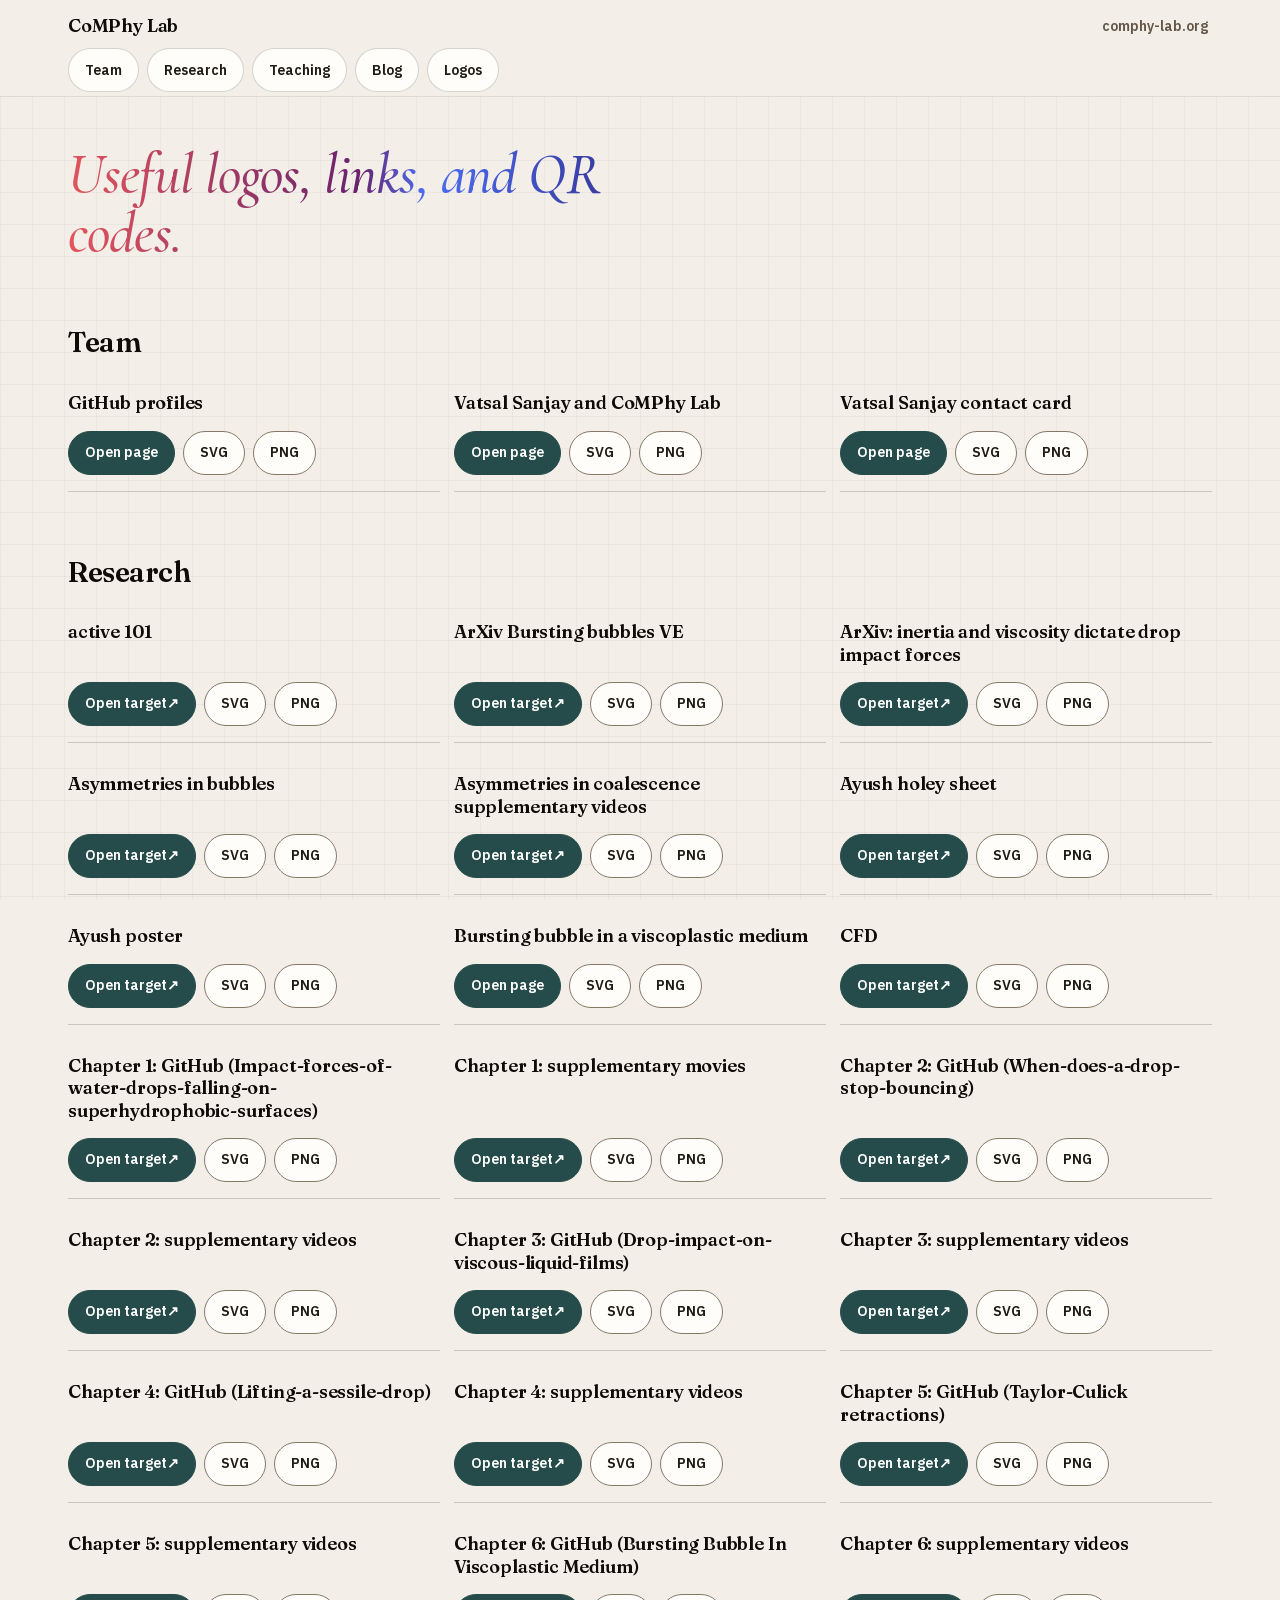
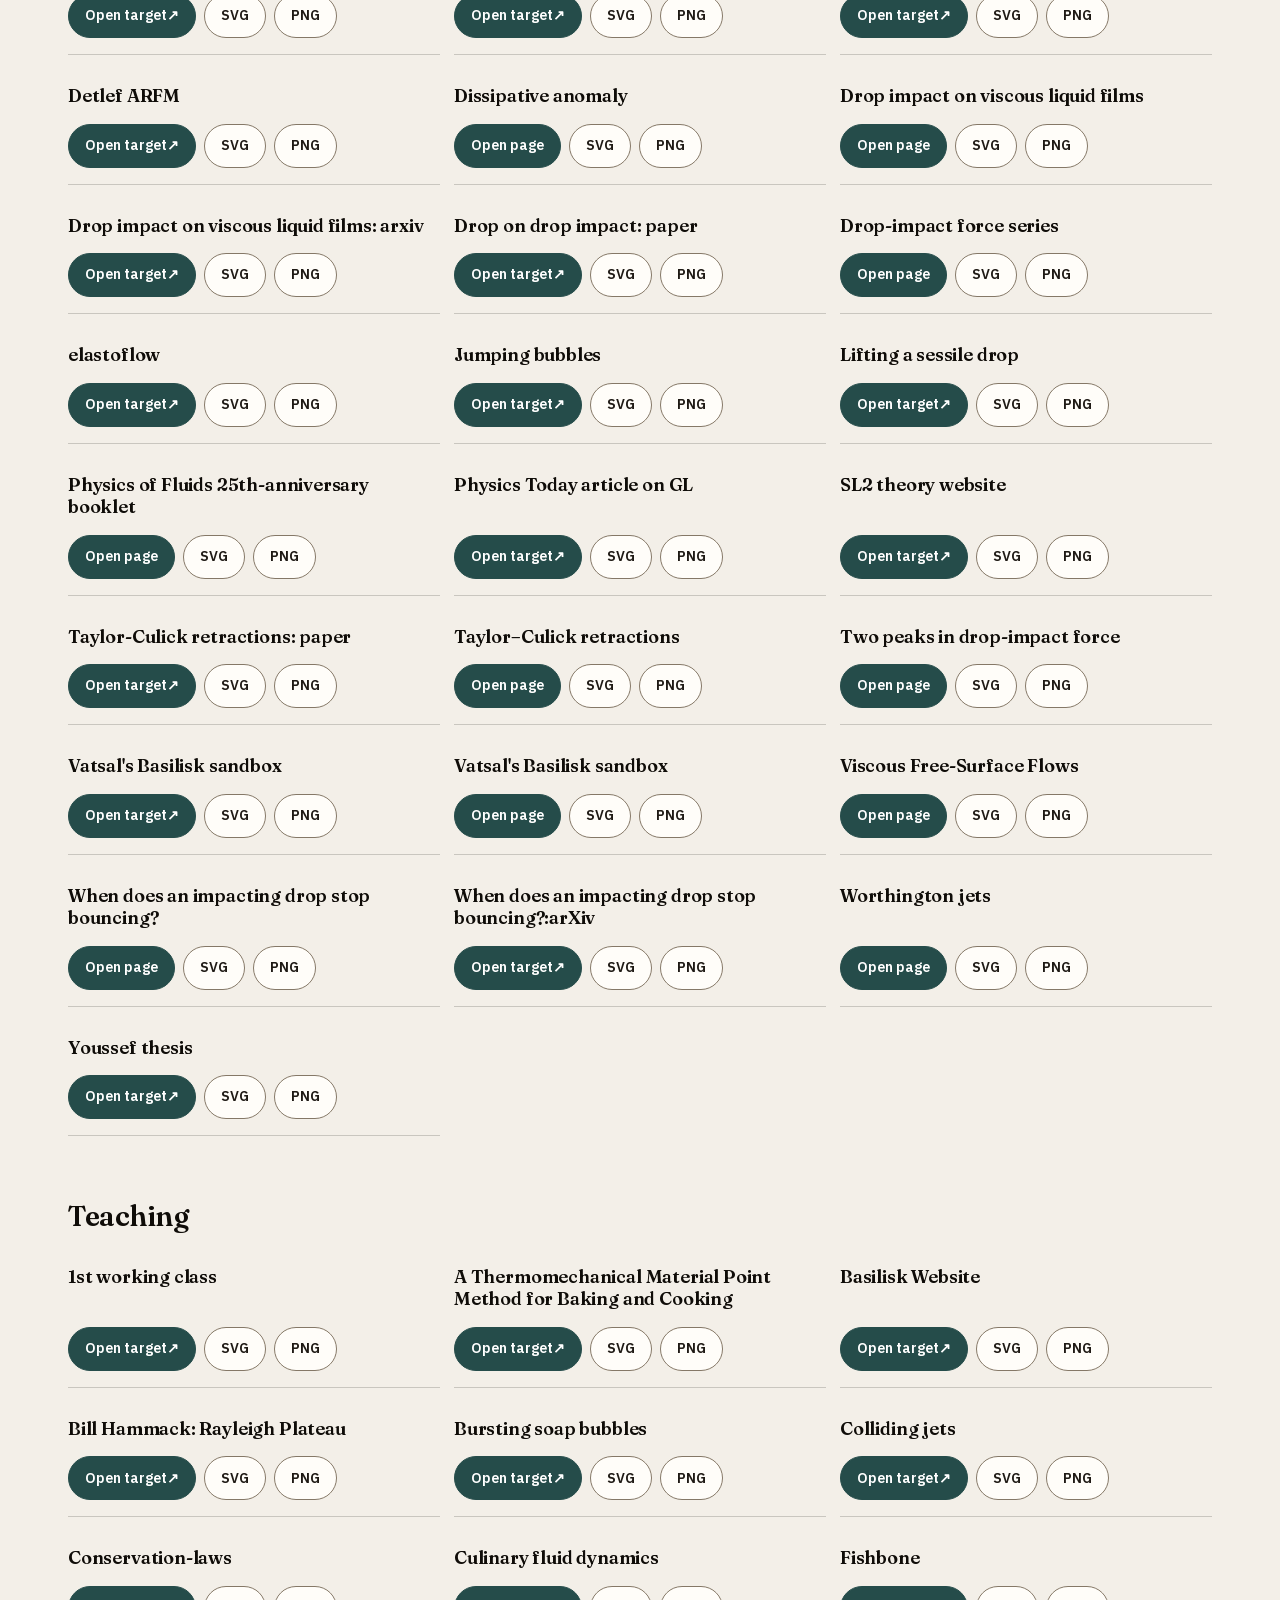
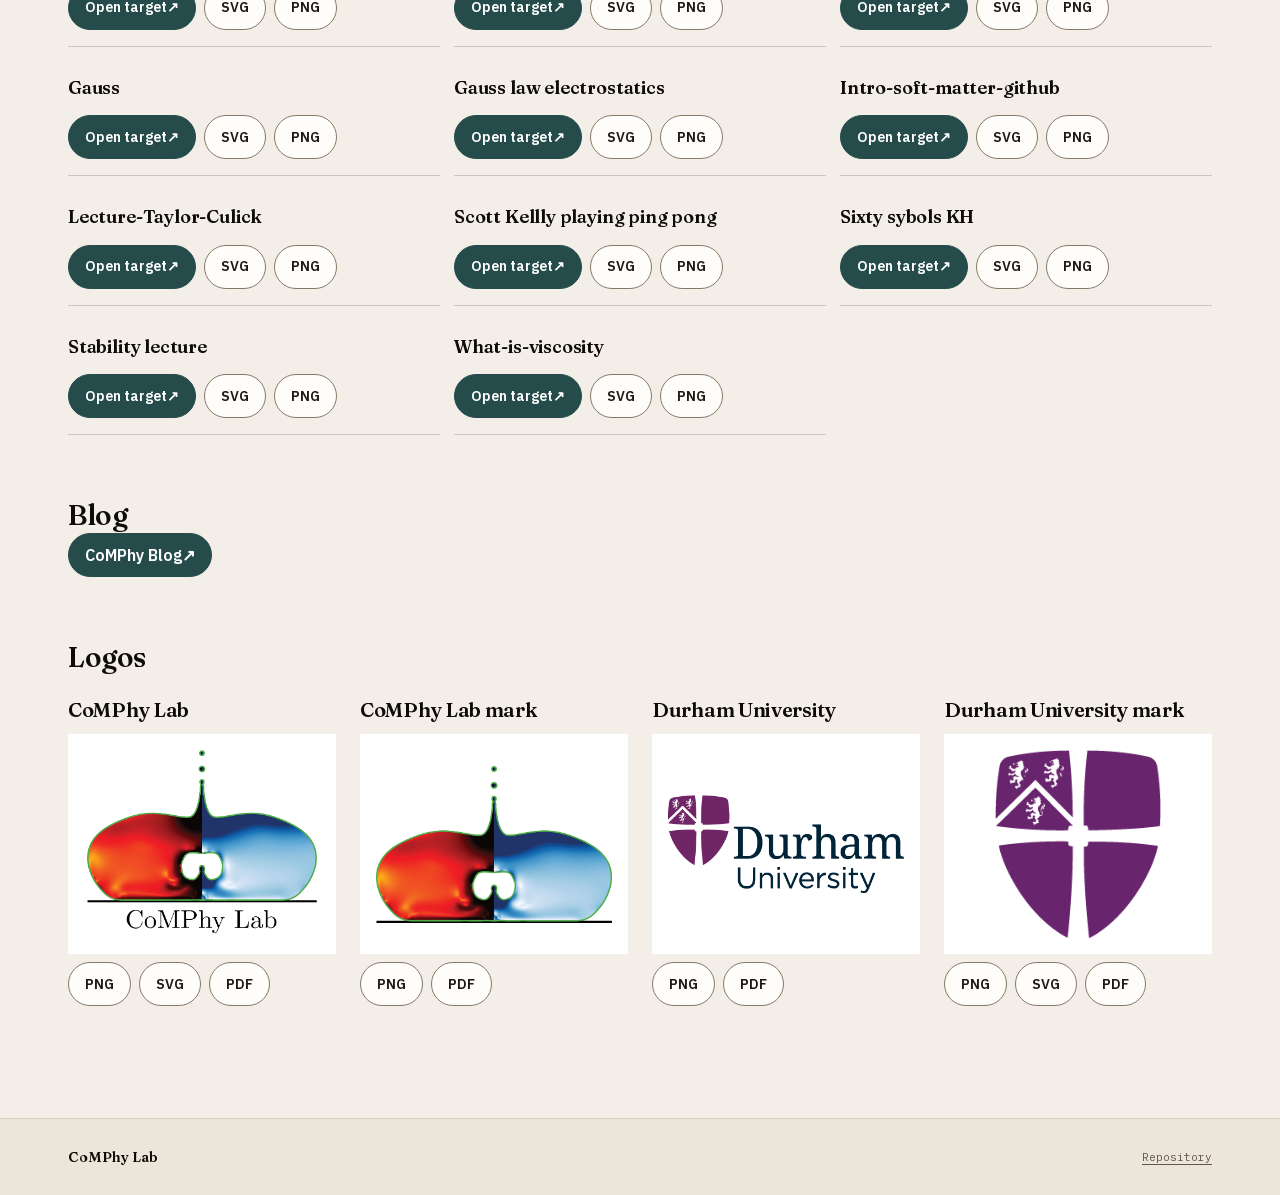
==== commit 3046b273: "Organize the catalogue and add logo downloads Group links by the lab navigation, simplify page copy," ====
--- a/site/index.html
+++ b/site/index.html
@@ -5,48 +5,126 @@
   <meta name="viewport" content="width=device-width, initial-scale=1">
   <meta http-equiv="Content-Security-Policy" content="default-src &#x27;none&#x27;; img-src &#x27;self&#x27;; style-src &#x27;self&#x27;; font-src &#x27;self&#x27;; base-uri &#x27;none&#x27;; form-action &#x27;none&#x27;">
   <meta name="referrer" content="no-referrer">
-  <title>CoMPhy Lab QR destinations</title>
-  <meta name="description" content="First-party QR destinations maintained by the Computational Multiphase Physics Lab.">
+  <title>CoMPhy Lab logos, links, and QR codes</title>
+  <meta name="description" content="Useful logos, links, and QR codes.">
   <link rel="canonical" href="https://comphy-lab.org/port-qr-codes/">
   <link rel="stylesheet" href="assets/style.css">
 </head>
 <body>
   <header class="site-header">
     <div class="header-inner">
-      <a class="brand" href="./" aria-label="CoMPhy Lab QR catalogue">
-        <span class="brand-mark" aria-hidden="true">Q</span>
-        <span class="brand-name">CoMPhy Lab QR</span>
+      <a class="brand" href="./" aria-label="CoMPhy Lab catalogue">
+        <span class="brand-name">CoMPhy Lab</span>
       </a>
       <nav class="jump" aria-label="Catalogue sections">
-        <a href="#link-pages">Link pages</a>
-        <a href="#direct-codes">Direct codes</a>
+        <a href="#team">Team</a>
+        <a href="#research">Research</a>
+        <a href="#teaching">Teaching</a>
+        <a href="#blog">Blog</a>
+        <a href="#logos">Logos</a>
       </nav>
       <a class="header-link" href="https://comphy-lab.org/" target="_blank" rel="noopener noreferrer" aria-label="comphy-lab.org (opens in a new tab)">comphy-lab.org</a>
     </div>
   </header>
   <main class="shell">
     <section class="hero">
-      <p class="eyebrow">CoMPhy Lab · first-party QR destinations</p>
-      <h1 class="hero-title">Useful links, without the rented QR plumbing.</h1>
-      <p class="lede">Every public QR code the lab publishes, with its artwork, its exact payload and where it points.</p>
+      <h1 class="hero-title">Useful logos, links, and QR codes.</h1>
     </section>
-    <section class="group" id="link-pages">
+    <span id="link-pages" aria-hidden="true"></span>
+    <span id="direct-codes" aria-hidden="true"></span>
+    <section class="group" id="team">
       <div class="group-head">
-        <h2>Link pages</h2>
-        <p class="group-intro">Codes that resolve to a CoMPhy Lab route, so the destination can be re-pointed without reprinting the artwork.</p>
+        <h2>Team</h2>
       </div>
-      <ul class="card-grid" role="list" aria-label="Link pages">
-        <li class="card">
-          <p class="eyebrow">Website · First-party route</p>
-          <h3>Basilisk sandbox</h3>
-          <div class="card-foot">
-            <a class="pill" href="basilisk-sandbox-dynamic/" aria-label="Open Basilisk sandbox link page">Open page</a>
-            <a class="pill pill--secondary" href="assets/qr/basilisk-sandbox-dynamic.svg" download="basilisk-sandbox-dynamic.svg" aria-label="Download SVG QR code for Basilisk sandbox">SVG</a>
-            <a class="pill pill--secondary" href="assets/qr/basilisk-sandbox-dynamic.png" download="basilisk-sandbox-dynamic.png" aria-label="Download PNG QR code for Basilisk sandbox">PNG</a>
-          </div>
-        </li>
-        <li class="card">
-          <p class="eyebrow">Website · First-party route</p>
+      <ul class="card-grid" role="list" aria-label="Team">
+        <li class="card">
+          <h3>GitHub profiles</h3>
+          <div class="card-foot">
+            <a class="pill" href="github-profiles/" aria-label="Open GitHub profiles link page">Open page</a>
+            <a class="pill pill--secondary" href="assets/qr/github-profiles.svg" download="github-profiles.svg" aria-label="Download SVG QR code for GitHub profiles">SVG</a>
+            <a class="pill pill--secondary" href="assets/qr/github-profiles.png" download="github-profiles.png" aria-label="Download PNG QR code for GitHub profiles">PNG</a>
+          </div>
+        </li>
+        <li class="card">
+          <h3>Vatsal Sanjay and CoMPhy Lab</h3>
+          <div class="card-foot">
+            <a class="pill" href="vatsal-links/" aria-label="Open Vatsal Sanjay and CoMPhy Lab link page">Open page</a>
+            <a class="pill pill--secondary" href="assets/qr/vatsal-links.svg" download="vatsal-links.svg" aria-label="Download SVG QR code for Vatsal Sanjay and CoMPhy Lab">SVG</a>
+            <a class="pill pill--secondary" href="assets/qr/vatsal-links.png" download="vatsal-links.png" aria-label="Download PNG QR code for Vatsal Sanjay and CoMPhy Lab">PNG</a>
+          </div>
+        </li>
+        <li class="card">
+          <h3>Vatsal Sanjay contact card</h3>
+          <div class="card-foot">
+            <a class="pill" href="vatsal-sanjay/" aria-label="Open Vatsal Sanjay contact card link page">Open page</a>
+            <a class="pill pill--secondary" href="assets/qr/vatsal-sanjay.svg" download="vatsal-sanjay.svg" aria-label="Download SVG QR code for Vatsal Sanjay contact card">SVG</a>
+            <a class="pill pill--secondary" href="assets/qr/vatsal-sanjay.png" download="vatsal-sanjay.png" aria-label="Download PNG QR code for Vatsal Sanjay contact card">PNG</a>
+          </div>
+        </li>
+      </ul>
+    </section>
+    <section class="group" id="research">
+      <div class="group-head">
+        <h2>Research</h2>
+      </div>
+      <ul class="card-grid" role="list" aria-label="Research">
+        <li class="card">
+          <h3>active 101</h3>
+          <div class="card-foot">
+            <a class="pill pill--external" href="https://github.com/comphy-lab/active101" target="_blank" rel="noopener noreferrer" aria-label="Open active 101 target (opens in a new tab)">Open target</a>
+            <a class="pill pill--secondary" href="assets/qr/active-101.svg" download="active-101.svg" aria-label="Download SVG QR code for active 101">SVG</a>
+            <a class="pill pill--secondary" href="assets/qr/active-101.png" download="active-101.png" aria-label="Download PNG QR code for active 101">PNG</a>
+          </div>
+        </li>
+        <li class="card">
+          <h3>ArXiv Bursting bubbles VE</h3>
+          <div class="card-foot">
+            <a class="pill pill--external" href="https://arxiv.org/pdf/2408.05089" target="_blank" rel="noopener noreferrer" aria-label="Open ArXiv Bursting bubbles VE target (opens in a new tab)">Open target</a>
+            <a class="pill pill--secondary" href="assets/qr/arxiv-bursting-bubbles-ve.svg" download="arxiv-bursting-bubbles-ve.svg" aria-label="Download SVG QR code for ArXiv Bursting bubbles VE">SVG</a>
+            <a class="pill pill--secondary" href="assets/qr/arxiv-bursting-bubbles-ve.png" download="arxiv-bursting-bubbles-ve.png" aria-label="Download PNG QR code for ArXiv Bursting bubbles VE">PNG</a>
+          </div>
+        </li>
+        <li class="card">
+          <h3>ArXiv: inertia and viscosity dictate drop impact forces</h3>
+          <div class="card-foot">
+            <a class="pill pill--external" href="https://arxiv.org/abs/2311.03012" target="_blank" rel="noopener noreferrer" aria-label="Open ArXiv: inertia and viscosity dictate drop impact forces target (opens in a new tab)">Open target</a>
+            <a class="pill pill--secondary" href="assets/qr/arxiv-inertia-and-viscosity-dictate-drop-impact-forces.svg" download="arxiv-inertia-and-viscosity-dictate-drop-impact-forces.svg" aria-label="Download SVG QR code for ArXiv: inertia and viscosity dictate drop impact forces">SVG</a>
+            <a class="pill pill--secondary" href="assets/qr/arxiv-inertia-and-viscosity-dictate-drop-impact-forces.png" download="arxiv-inertia-and-viscosity-dictate-drop-impact-forces.png" aria-label="Download PNG QR code for ArXiv: inertia and viscosity dictate drop impact forces">PNG</a>
+          </div>
+        </li>
+        <li class="card">
+          <h3>Asymmetries in bubbles</h3>
+          <div class="card-foot">
+            <a class="pill pill--external" href="https://github.com/VatsalSy/Asymmetries-in-coalescence" target="_blank" rel="noopener noreferrer" aria-label="Open Asymmetries in bubbles target (opens in a new tab)">Open target</a>
+            <a class="pill pill--secondary" href="assets/qr/asymmetries-in-bubbles.svg" download="asymmetries-in-bubbles.svg" aria-label="Download SVG QR code for Asymmetries in bubbles">SVG</a>
+            <a class="pill pill--secondary" href="assets/qr/asymmetries-in-bubbles.png" download="asymmetries-in-bubbles.png" aria-label="Download PNG QR code for Asymmetries in bubbles">PNG</a>
+          </div>
+        </li>
+        <li class="card">
+          <h3>Asymmetries in coalescence supplementary videos</h3>
+          <div class="card-foot">
+            <a class="pill pill--external" href="https://youtube.com/playlist?list=PLf5C5HCrvhLGmYlRvTubMKUOlvxxsipWV" target="_blank" rel="noopener noreferrer" aria-label="Open Asymmetries in coalescence supplementary videos target (opens in a new tab)">Open target</a>
+            <a class="pill pill--secondary" href="assets/qr/drop-injection-youtube-playlist.svg" download="drop-injection-youtube-playlist.svg" aria-label="Download SVG QR code for Asymmetries in coalescence supplementary videos">SVG</a>
+            <a class="pill pill--secondary" href="assets/qr/drop-injection-youtube-playlist.png" download="drop-injection-youtube-playlist.png" aria-label="Download PNG QR code for Asymmetries in coalescence supplementary videos">PNG</a>
+          </div>
+        </li>
+        <li class="card">
+          <h3>Ayush holey sheet</h3>
+          <div class="card-foot">
+            <a class="pill pill--external" href="https://www.youtube.com/playlist?list=PLiHEqeURsoWrPrAM229oHIBuuoo6_5M1O" target="_blank" rel="noopener noreferrer" aria-label="Open Ayush holey sheet target (opens in a new tab)">Open target</a>
+            <a class="pill pill--secondary" href="assets/qr/ayush-holey-sheet.svg" download="ayush-holey-sheet.svg" aria-label="Download SVG QR code for Ayush holey sheet">SVG</a>
+            <a class="pill pill--secondary" href="assets/qr/ayush-holey-sheet.png" download="ayush-holey-sheet.png" aria-label="Download PNG QR code for Ayush holey sheet">PNG</a>
+          </div>
+        </li>
+        <li class="card">
+          <h3>Ayush poster</h3>
+          <div class="card-foot">
+            <a class="pill pill--external" href="https://doi.org/10.1017/jfm.2025.237" target="_blank" rel="noopener noreferrer" aria-label="Open Ayush poster target (opens in a new tab)">Open target</a>
+            <a class="pill pill--secondary" href="assets/qr/ayush-poster.svg" download="ayush-poster.svg" aria-label="Download SVG QR code for Ayush poster">SVG</a>
+            <a class="pill pill--secondary" href="assets/qr/ayush-poster.png" download="ayush-poster.png" aria-label="Download PNG QR code for Ayush poster">PNG</a>
+          </div>
+        </li>
+        <li class="card">
           <h3>Bursting bubble in a viscoplastic medium</h3>
           <div class="card-foot">
             <a class="pill" href="bursting-bubble-paper/" aria-label="Open Bursting bubble in a viscoplastic medium link page">Open page</a>
@@ -55,9 +133,119 @@
           </div>
         </li>
         <li class="card">
-          <p class="eyebrow">Links · First-party route</p>
+          <h3>CFD</h3>
+          <div class="card-foot">
+            <a class="pill pill--external" href="https://github.com/VatsalSy/hyphal-flow" target="_blank" rel="noopener noreferrer" aria-label="Open CFD target (opens in a new tab)">Open target</a>
+            <a class="pill pill--secondary" href="assets/qr/cfd.svg" download="cfd.svg" aria-label="Download SVG QR code for CFD">SVG</a>
+            <a class="pill pill--secondary" href="assets/qr/cfd.png" download="cfd.png" aria-label="Download PNG QR code for CFD">PNG</a>
+          </div>
+        </li>
+        <li class="card">
+          <h3>Chapter 1: GitHub (Impact-forces-of-water-drops-falling-on-superhydrophobic-surfaces)</h3>
+          <div class="card-foot">
+            <a class="pill pill--external" href="https://github.com/VatsalSy/Impact-forces-of-water-drops-falling-on-superhydrophobic-surfaces" target="_blank" rel="noopener noreferrer" aria-label="Open Chapter 1: GitHub (Impact-forces-of-water-drops-falling-on-superhydrophobic-surfaces) target (opens in a new tab)">Open target</a>
+            <a class="pill pill--secondary" href="assets/qr/chapter-1-github-impact-forces-of-water-drops-falling-on-superhydrophobic-surfaces.svg" download="chapter-1-github-impact-forces-of-water-drops-falling-on-superhydrophobic-surfaces.svg" aria-label="Download SVG QR code for Chapter 1: GitHub (Impact-forces-of-water-drops-falling-on-superhydrophobic-surfaces)">SVG</a>
+            <a class="pill pill--secondary" href="assets/qr/chapter-1-github-impact-forces-of-water-drops-falling-on-superhydrophobic-surfaces.png" download="chapter-1-github-impact-forces-of-water-drops-falling-on-superhydrophobic-surfaces.png" aria-label="Download PNG QR code for Chapter 1: GitHub (Impact-forces-of-water-drops-falling-on-superhydrophobic-surfaces)">PNG</a>
+          </div>
+        </li>
+        <li class="card">
+          <h3>Chapter 1: supplementary movies</h3>
+          <div class="card-foot">
+            <a class="pill pill--external" href="https://youtube.com/playlist?list=PLf5C5HCrvhLGmlYTF1Gg2WviZ-Bkmy2qr" target="_blank" rel="noopener noreferrer" aria-label="Open Chapter 1: supplementary movies target (opens in a new tab)">Open target</a>
+            <a class="pill pill--secondary" href="assets/qr/chapter-1-supplementary-movies.svg" download="chapter-1-supplementary-movies.svg" aria-label="Download SVG QR code for Chapter 1: supplementary movies">SVG</a>
+            <a class="pill pill--secondary" href="assets/qr/chapter-1-supplementary-movies.png" download="chapter-1-supplementary-movies.png" aria-label="Download PNG QR code for Chapter 1: supplementary movies">PNG</a>
+          </div>
+        </li>
+        <li class="card">
+          <h3>Chapter 2: GitHub (When-does-a-drop-stop-bouncing)</h3>
+          <div class="card-foot">
+            <a class="pill pill--external" href="https://github.com/VatsalSy/When-does-a-drop-stop-bouncing" target="_blank" rel="noopener noreferrer" aria-label="Open Chapter 2: GitHub (When-does-a-drop-stop-bouncing) target (opens in a new tab)">Open target</a>
+            <a class="pill pill--secondary" href="assets/qr/chapter-2-github-when-does-a-drop-stop-bouncing.svg" download="chapter-2-github-when-does-a-drop-stop-bouncing.svg" aria-label="Download SVG QR code for Chapter 2: GitHub (When-does-a-drop-stop-bouncing)">SVG</a>
+            <a class="pill pill--secondary" href="assets/qr/chapter-2-github-when-does-a-drop-stop-bouncing.png" download="chapter-2-github-when-does-a-drop-stop-bouncing.png" aria-label="Download PNG QR code for Chapter 2: GitHub (When-does-a-drop-stop-bouncing)">PNG</a>
+          </div>
+        </li>
+        <li class="card">
+          <h3>Chapter 2: supplementary videos</h3>
+          <div class="card-foot">
+            <a class="pill pill--external" href="https://youtube.com/playlist?list=PLf5C5HCrvhLHG5t3iPscUuEp_gbD4XHyU" target="_blank" rel="noopener noreferrer" aria-label="Open Chapter 2: supplementary videos target (opens in a new tab)">Open target</a>
+            <a class="pill pill--secondary" href="assets/qr/chapter-2-supplementary-videos.svg" download="chapter-2-supplementary-videos.svg" aria-label="Download SVG QR code for Chapter 2: supplementary videos">SVG</a>
+            <a class="pill pill--secondary" href="assets/qr/chapter-2-supplementary-videos.png" download="chapter-2-supplementary-videos.png" aria-label="Download PNG QR code for Chapter 2: supplementary videos">PNG</a>
+          </div>
+        </li>
+        <li class="card">
+          <h3>Chapter 3: GitHub (Drop-impact-on-viscous-liquid-films)</h3>
+          <div class="card-foot">
+            <a class="pill pill--external" href="https://github.com/VatsalSy/Drop-impact-on-viscous-liquid-films" target="_blank" rel="noopener noreferrer" aria-label="Open Chapter 3: GitHub (Drop-impact-on-viscous-liquid-films) target (opens in a new tab)">Open target</a>
+            <a class="pill pill--secondary" href="assets/qr/chapter-3-github-drop-impact-on-viscous-liquid-films.svg" download="chapter-3-github-drop-impact-on-viscous-liquid-films.svg" aria-label="Download SVG QR code for Chapter 3: GitHub (Drop-impact-on-viscous-liquid-films)">SVG</a>
+            <a class="pill pill--secondary" href="assets/qr/chapter-3-github-drop-impact-on-viscous-liquid-films.png" download="chapter-3-github-drop-impact-on-viscous-liquid-films.png" aria-label="Download PNG QR code for Chapter 3: GitHub (Drop-impact-on-viscous-liquid-films)">PNG</a>
+          </div>
+        </li>
+        <li class="card">
+          <h3>Chapter 3: supplementary videos</h3>
+          <div class="card-foot">
+            <a class="pill pill--external" href="https://youtube.com/playlist?list=PLf5C5HCrvhLHJXLqwpylEwYc2rVtTsCUX" target="_blank" rel="noopener noreferrer" aria-label="Open Chapter 3: supplementary videos target (opens in a new tab)">Open target</a>
+            <a class="pill pill--secondary" href="assets/qr/chapter-3-supplementary-videos.svg" download="chapter-3-supplementary-videos.svg" aria-label="Download SVG QR code for Chapter 3: supplementary videos">SVG</a>
+            <a class="pill pill--secondary" href="assets/qr/chapter-3-supplementary-videos.png" download="chapter-3-supplementary-videos.png" aria-label="Download PNG QR code for Chapter 3: supplementary videos">PNG</a>
+          </div>
+        </li>
+        <li class="card">
+          <h3>Chapter 4: GitHub (Lifting-a-sessile-drop)</h3>
+          <div class="card-foot">
+            <a class="pill pill--external" href="https://github.com/VatsalSy/Lifting-a-sessile-drop" target="_blank" rel="noopener noreferrer" aria-label="Open Chapter 4: GitHub (Lifting-a-sessile-drop) target (opens in a new tab)">Open target</a>
+            <a class="pill pill--secondary" href="assets/qr/chapter-4-github-lifting-a-sessile-drop.svg" download="chapter-4-github-lifting-a-sessile-drop.svg" aria-label="Download SVG QR code for Chapter 4: GitHub (Lifting-a-sessile-drop)">SVG</a>
+            <a class="pill pill--secondary" href="assets/qr/chapter-4-github-lifting-a-sessile-drop.png" download="chapter-4-github-lifting-a-sessile-drop.png" aria-label="Download PNG QR code for Chapter 4: GitHub (Lifting-a-sessile-drop)">PNG</a>
+          </div>
+        </li>
+        <li class="card">
+          <h3>Chapter 4: supplementary videos</h3>
+          <div class="card-foot">
+            <a class="pill pill--external" href="https://youtube.com/playlist?list=PLf5C5HCrvhLEX9_VlqlK99mdtxtu1l-HQ" target="_blank" rel="noopener noreferrer" aria-label="Open Chapter 4: supplementary videos target (opens in a new tab)">Open target</a>
+            <a class="pill pill--secondary" href="assets/qr/chapter-4-supplementary-videos.svg" download="chapter-4-supplementary-videos.svg" aria-label="Download SVG QR code for Chapter 4: supplementary videos">SVG</a>
+            <a class="pill pill--secondary" href="assets/qr/chapter-4-supplementary-videos.png" download="chapter-4-supplementary-videos.png" aria-label="Download PNG QR code for Chapter 4: supplementary videos">PNG</a>
+          </div>
+        </li>
+        <li class="card">
+          <h3>Chapter 5: GitHub (Taylor-Culick retractions)</h3>
+          <div class="card-foot">
+            <a class="pill pill--external" href="https://github.com/VatsalSy/Taylor-Culick-retractions" target="_blank" rel="noopener noreferrer" aria-label="Open Chapter 5: GitHub (Taylor-Culick retractions) target (opens in a new tab)">Open target</a>
+            <a class="pill pill--secondary" href="assets/qr/chapter-5-github-taylor-culick-retractions.svg" download="chapter-5-github-taylor-culick-retractions.svg" aria-label="Download SVG QR code for Chapter 5: GitHub (Taylor-Culick retractions)">SVG</a>
+            <a class="pill pill--secondary" href="assets/qr/chapter-5-github-taylor-culick-retractions.png" download="chapter-5-github-taylor-culick-retractions.png" aria-label="Download PNG QR code for Chapter 5: GitHub (Taylor-Culick retractions)">PNG</a>
+          </div>
+        </li>
+        <li class="card">
+          <h3>Chapter 5: supplementary videos</h3>
+          <div class="card-foot">
+            <a class="pill pill--external" href="https://youtube.com/playlist?list=PLf5C5HCrvhLHsSDmgLAql-hcAEZrejs2V" target="_blank" rel="noopener noreferrer" aria-label="Open Chapter 5: supplementary videos target (opens in a new tab)">Open target</a>
+            <a class="pill pill--secondary" href="assets/qr/chapter-5-supplementary-videos.svg" download="chapter-5-supplementary-videos.svg" aria-label="Download SVG QR code for Chapter 5: supplementary videos">SVG</a>
+            <a class="pill pill--secondary" href="assets/qr/chapter-5-supplementary-videos.png" download="chapter-5-supplementary-videos.png" aria-label="Download PNG QR code for Chapter 5: supplementary videos">PNG</a>
+          </div>
+        </li>
+        <li class="card">
+          <h3>Chapter 6: GitHub (Bursting Bubble In Viscoplastic Medium)</h3>
+          <div class="card-foot">
+            <a class="pill pill--external" href="https://github.com/VatsalSy/Bursting-Bubble-In-a-Viscoplastic-Medium" target="_blank" rel="noopener noreferrer" aria-label="Open Chapter 6: GitHub (Bursting Bubble In Viscoplastic Medium) target (opens in a new tab)">Open target</a>
+            <a class="pill pill--secondary" href="assets/qr/chapter-6-github-bursting-bubble-in-viscoplastic-medium.svg" download="chapter-6-github-bursting-bubble-in-viscoplastic-medium.svg" aria-label="Download SVG QR code for Chapter 6: GitHub (Bursting Bubble In Viscoplastic Medium)">SVG</a>
+            <a class="pill pill--secondary" href="assets/qr/chapter-6-github-bursting-bubble-in-viscoplastic-medium.png" download="chapter-6-github-bursting-bubble-in-viscoplastic-medium.png" aria-label="Download PNG QR code for Chapter 6: GitHub (Bursting Bubble In Viscoplastic Medium)">PNG</a>
+          </div>
+        </li>
+        <li class="card">
+          <h3>Chapter 6: supplementary videos</h3>
+          <div class="card-foot">
+            <a class="pill pill--external" href="https://youtube.com/playlist?list=PLf5C5HCrvhLFETl6iaRr21pzr5Xab1OCM" target="_blank" rel="noopener noreferrer" aria-label="Open Chapter 6: supplementary videos target (opens in a new tab)">Open target</a>
+            <a class="pill pill--secondary" href="assets/qr/chapter-6-supplementary-videos.svg" download="chapter-6-supplementary-videos.svg" aria-label="Download SVG QR code for Chapter 6: supplementary videos">SVG</a>
+            <a class="pill pill--secondary" href="assets/qr/chapter-6-supplementary-videos.png" download="chapter-6-supplementary-videos.png" aria-label="Download PNG QR code for Chapter 6: supplementary videos">PNG</a>
+          </div>
+        </li>
+        <li class="card">
+          <h3>Detlef ARFM</h3>
+          <div class="card-foot">
+            <a class="pill pill--external" href="https://doi.org/10.1146/annurev-fluid-022321-114001" target="_blank" rel="noopener noreferrer" aria-label="Open Detlef ARFM target (opens in a new tab)">Open target</a>
+            <a class="pill pill--secondary" href="assets/qr/detlef-arfm.svg" download="detlef-arfm.svg" aria-label="Download SVG QR code for Detlef ARFM">SVG</a>
+            <a class="pill pill--secondary" href="assets/qr/detlef-arfm.png" download="detlef-arfm.png" aria-label="Download PNG QR code for Detlef ARFM">PNG</a>
+          </div>
+        </li>
+        <li class="card">
           <h3>Dissipative anomaly</h3>
-          <p class="card-summary">Cases exemplifying dissipative anomaly in free-surface flows as the Ohnesorge number approaches zero.</p>
           <div class="card-foot">
             <a class="pill" href="dissipative-anomaly/" aria-label="Open Dissipative anomaly link page">Open page</a>
             <a class="pill pill--secondary" href="assets/qr/dissipative-anomaly.svg" download="dissipative-anomaly.svg" aria-label="Download SVG QR code for Dissipative anomaly">SVG</a>
@@ -65,7 +253,6 @@
           </div>
         </li>
         <li class="card">
-          <p class="eyebrow">Website · First-party route</p>
           <h3>Drop impact on viscous liquid films</h3>
           <div class="card-foot">
             <a class="pill" href="drop-impact-jfm/" aria-label="Open Drop impact on viscous liquid films link page">Open page</a>
@@ -74,9 +261,23 @@
           </div>
         </li>
         <li class="card">
-          <p class="eyebrow">Links · First-party route</p>
+          <h3>Drop impact on viscous liquid films: arxiv</h3>
+          <div class="card-foot">
+            <a class="pill pill--external" href="https://arxiv.org/abs/2206.06298" target="_blank" rel="noopener noreferrer" aria-label="Open Drop impact on viscous liquid films: arxiv target (opens in a new tab)">Open target</a>
+            <a class="pill pill--secondary" href="assets/qr/drop-impact-on-viscous-liquid-films-arxiv.svg" download="drop-impact-on-viscous-liquid-films-arxiv.svg" aria-label="Download SVG QR code for Drop impact on viscous liquid films: arxiv">SVG</a>
+            <a class="pill pill--secondary" href="assets/qr/drop-impact-on-viscous-liquid-films-arxiv.png" download="drop-impact-on-viscous-liquid-films-arxiv.png" aria-label="Download PNG QR code for Drop impact on viscous liquid films: arxiv">PNG</a>
+          </div>
+        </li>
+        <li class="card">
+          <h3>Drop on drop impact: paper</h3>
+          <div class="card-foot">
+            <a class="pill pill--external" href="https://doi.org/10.1126/sciadv.aba4330" target="_blank" rel="noopener noreferrer" aria-label="Open Drop on drop impact: paper target (opens in a new tab)">Open target</a>
+            <a class="pill pill--secondary" href="assets/qr/drop-on-drop-impact-paper.svg" download="drop-on-drop-impact-paper.svg" aria-label="Download SVG QR code for Drop on drop impact: paper">SVG</a>
+            <a class="pill pill--secondary" href="assets/qr/drop-on-drop-impact-paper.png" download="drop-on-drop-impact-paper.png" aria-label="Download PNG QR code for Drop on drop impact: paper">PNG</a>
+          </div>
+        </li>
+        <li class="card">
           <h3>Drop-impact force series</h3>
-          <p class="card-summary">A series of articles elucidating drop-impact forces and related topics.</p>
           <div class="card-foot">
             <a class="pill" href="drop-impact-series/" aria-label="Open Drop-impact force series link page">Open page</a>
             <a class="pill pill--secondary" href="assets/qr/drop-impact-series.svg" download="drop-impact-series.svg" aria-label="Download SVG QR code for Drop-impact force series">SVG</a>
@@ -84,19 +285,31 @@
           </div>
         </li>
         <li class="card">
-          <p class="eyebrow">Links · First-party route</p>
-          <h3>GitHub profiles</h3>
-          <p class="card-summary">CoMPhy Lab projects, people, and public code.</p>
-          <div class="card-foot">
-            <a class="pill" href="github-profiles/" aria-label="Open GitHub profiles link page">Open page</a>
-            <a class="pill pill--secondary" href="assets/qr/github-profiles.svg" download="github-profiles.svg" aria-label="Download SVG QR code for GitHub profiles">SVG</a>
-            <a class="pill pill--secondary" href="assets/qr/github-profiles.png" download="github-profiles.png" aria-label="Download PNG QR code for GitHub profiles">PNG</a>
-          </div>
-        </li>
-        <li class="card">
-          <p class="eyebrow">PDF · First-party route</p>
+          <h3>elastoflow</h3>
+          <div class="card-foot">
+            <a class="pill pill--external" href="https://github.com/comphy-lab/Viscoelastic3D" target="_blank" rel="noopener noreferrer" aria-label="Open elastoflow target (opens in a new tab)">Open target</a>
+            <a class="pill pill--secondary" href="assets/qr/elastoflow.svg" download="elastoflow.svg" aria-label="Download SVG QR code for elastoflow">SVG</a>
+            <a class="pill pill--secondary" href="assets/qr/elastoflow.png" download="elastoflow.png" aria-label="Download PNG QR code for elastoflow">PNG</a>
+          </div>
+        </li>
+        <li class="card">
+          <h3>Jumping bubbles</h3>
+          <div class="card-foot">
+            <a class="pill pill--external" href="https://github.com/comphy-lab/JumpingBubbles" target="_blank" rel="noopener noreferrer" aria-label="Open Jumping bubbles target (opens in a new tab)">Open target</a>
+            <a class="pill pill--secondary" href="assets/qr/jumping-bubbles.svg" download="jumping-bubbles.svg" aria-label="Download SVG QR code for Jumping bubbles">SVG</a>
+            <a class="pill pill--secondary" href="assets/qr/jumping-bubbles.png" download="jumping-bubbles.png" aria-label="Download PNG QR code for Jumping bubbles">PNG</a>
+          </div>
+        </li>
+        <li class="card">
+          <h3>Lifting a sessile drop</h3>
+          <div class="card-foot">
+            <a class="pill pill--external" href="https://doi.org/10.1126/sciadv.aba4330" target="_blank" rel="noopener noreferrer" aria-label="Open Lifting a sessile drop target (opens in a new tab)">Open target</a>
+            <a class="pill pill--secondary" href="assets/qr/lifting-a-sessile-drop.svg" download="lifting-a-sessile-drop.svg" aria-label="Download SVG QR code for Lifting a sessile drop">SVG</a>
+            <a class="pill pill--secondary" href="assets/qr/lifting-a-sessile-drop.png" download="lifting-a-sessile-drop.png" aria-label="Download PNG QR code for Lifting a sessile drop">PNG</a>
+          </div>
+        </li>
+        <li class="card">
           <h3>Physics of Fluids 25th-anniversary booklet</h3>
-          <p class="card-summary">Physics of Fluids 25th-anniversary booklet.</p>
           <div class="card-foot">
             <a class="pill" href="pof25-booklet/" aria-label="Open Physics of Fluids 25th-anniversary booklet link page">Open page</a>
             <a class="pill pill--secondary" href="assets/qr/pof25-booklet.svg" download="pof25-booklet.svg" aria-label="Download SVG QR code for Physics of Fluids 25th-anniversary booklet">SVG</a>
@@ -104,7 +317,30 @@
           </div>
         </li>
         <li class="card">
-          <p class="eyebrow">Website · First-party route</p>
+          <h3>Physics Today article on GL</h3>
+          <div class="card-foot">
+            <a class="pill pill--external" href="https://pof.tnw.utwente.nl/media/files/Articles/2023_PhysToday_TurbulentThermalConvection.pdf" target="_blank" rel="noopener noreferrer" aria-label="Open Physics Today article on GL target (opens in a new tab)">Open target</a>
+            <a class="pill pill--secondary" href="assets/qr/physics-today-article-on-gl.svg" download="physics-today-article-on-gl.svg" aria-label="Download SVG QR code for Physics Today article on GL">SVG</a>
+            <a class="pill pill--secondary" href="assets/qr/physics-today-article-on-gl.png" download="physics-today-article-on-gl.png" aria-label="Download PNG QR code for Physics Today article on GL">PNG</a>
+          </div>
+        </li>
+        <li class="card">
+          <h3>SL2 theory website</h3>
+          <div class="card-foot">
+            <a class="pill pill--external" href="https://doi.org/10.1103/PhysRevLett.134.104003" target="_blank" rel="noopener noreferrer" aria-label="Open SL2 theory website target (opens in a new tab)">Open target</a>
+            <a class="pill pill--secondary" href="assets/qr/sl2-theory-website.svg" download="sl2-theory-website.svg" aria-label="Download SVG QR code for SL2 theory website">SVG</a>
+            <a class="pill pill--secondary" href="assets/qr/sl2-theory-website.png" download="sl2-theory-website.png" aria-label="Download PNG QR code for SL2 theory website">PNG</a>
+          </div>
+        </li>
+        <li class="card">
+          <h3>Taylor-Culick retractions: paper</h3>
+          <div class="card-foot">
+            <a class="pill pill--external" href="https://doi.org/10.1017/jfm.2022.671" target="_blank" rel="noopener noreferrer" aria-label="Open Taylor-Culick retractions: paper target (opens in a new tab)">Open target</a>
+            <a class="pill pill--secondary" href="assets/qr/taylor-culick-retractions-paper.svg" download="taylor-culick-retractions-paper.svg" aria-label="Download SVG QR code for Taylor-Culick retractions: paper">SVG</a>
+            <a class="pill pill--secondary" href="assets/qr/taylor-culick-retractions-paper.png" download="taylor-culick-retractions-paper.png" aria-label="Download PNG QR code for Taylor-Culick retractions: paper">PNG</a>
+          </div>
+        </li>
+        <li class="card">
           <h3>Taylor–Culick retractions</h3>
           <div class="card-foot">
             <a class="pill" href="taylor-culick-retraction-and-the-influence-of-surrounding-dynamic/" aria-label="Open Taylor–Culick retractions link page">Open page</a>
@@ -113,9 +349,7 @@
           </div>
         </li>
         <li class="card">
-          <p class="eyebrow">PDF · First-party route</p>
           <h3>Two peaks in drop-impact force</h3>
-          <p class="card-summary">Impact forces of water drops falling on superhydrophobic surfaces.</p>
           <div class="card-foot">
             <a class="pill" href="prl-two-peaks/" aria-label="Open Two peaks in drop-impact force link page">Open page</a>
             <a class="pill pill--secondary" href="assets/qr/prl-two-peaks.svg" download="prl-two-peaks.svg" aria-label="Download SVG QR code for Two peaks in drop-impact force">SVG</a>
@@ -123,29 +357,23 @@
           </div>
         </li>
         <li class="card">
-          <p class="eyebrow">Links · First-party route</p>
-          <h3>Vatsal Sanjay and CoMPhy Lab</h3>
-          <p class="card-summary">Vatsal Sanjay and CoMPhy Lab public sites and profiles.</p>
-          <div class="card-foot">
-            <a class="pill" href="vatsal-links/" aria-label="Open Vatsal Sanjay and CoMPhy Lab link page">Open page</a>
-            <a class="pill pill--secondary" href="assets/qr/vatsal-links.svg" download="vatsal-links.svg" aria-label="Download SVG QR code for Vatsal Sanjay and CoMPhy Lab">SVG</a>
-            <a class="pill pill--secondary" href="assets/qr/vatsal-links.png" download="vatsal-links.png" aria-label="Download PNG QR code for Vatsal Sanjay and CoMPhy Lab">PNG</a>
-          </div>
-        </li>
-        <li class="card">
-          <p class="eyebrow">Contact card · First-party route</p>
-          <h3>Vatsal Sanjay contact card</h3>
-          <p class="card-summary">CoMPhy Lab contact card with vCard download.</p>
-          <div class="card-foot">
-            <a class="pill" href="vatsal-sanjay/" aria-label="Open Vatsal Sanjay contact card link page">Open page</a>
-            <a class="pill pill--secondary" href="assets/qr/vatsal-sanjay.svg" download="vatsal-sanjay.svg" aria-label="Download SVG QR code for Vatsal Sanjay contact card">SVG</a>
-            <a class="pill pill--secondary" href="assets/qr/vatsal-sanjay.png" download="vatsal-sanjay.png" aria-label="Download PNG QR code for Vatsal Sanjay contact card">PNG</a>
-          </div>
-        </li>
-        <li class="card">
-          <p class="eyebrow">PDF · First-party route</p>
+          <h3>Vatsal&#x27;s Basilisk sandbox</h3>
+          <div class="card-foot">
+            <a class="pill pill--external" href="https://basilisk.fr/sandbox/vatsal/" target="_blank" rel="noopener noreferrer" aria-label="Open Vatsal&#x27;s Basilisk sandbox target (opens in a new tab)">Open target</a>
+            <a class="pill pill--secondary" href="assets/qr/basilisk-sandbox.svg" download="basilisk-sandbox.svg" aria-label="Download SVG QR code for Vatsal&#x27;s Basilisk sandbox">SVG</a>
+            <a class="pill pill--secondary" href="assets/qr/basilisk-sandbox.png" download="basilisk-sandbox.png" aria-label="Download PNG QR code for Vatsal&#x27;s Basilisk sandbox">PNG</a>
+          </div>
+        </li>
+        <li class="card">
+          <h3>Vatsal&#x27;s Basilisk sandbox</h3>
+          <div class="card-foot">
+            <a class="pill" href="basilisk-sandbox-dynamic/" aria-label="Open Vatsal&#x27;s Basilisk sandbox link page">Open page</a>
+            <a class="pill pill--secondary" href="assets/qr/basilisk-sandbox-dynamic.svg" download="basilisk-sandbox-dynamic.svg" aria-label="Download SVG QR code for Vatsal&#x27;s Basilisk sandbox">SVG</a>
+            <a class="pill pill--secondary" href="assets/qr/basilisk-sandbox-dynamic.png" download="basilisk-sandbox-dynamic.png" aria-label="Download PNG QR code for Vatsal&#x27;s Basilisk sandbox">PNG</a>
+          </div>
+        </li>
+        <li class="card">
           <h3>Viscous Free-Surface Flows</h3>
-          <p class="card-summary">Viscous Free-Surface Flows.</p>
           <div class="card-foot">
             <a class="pill" href="my-phd-thesis/" aria-label="Open Viscous Free-Surface Flows link page">Open page</a>
             <a class="pill pill--secondary" href="assets/qr/my-phd-thesis.svg" download="my-phd-thesis.svg" aria-label="Download SVG QR code for Viscous Free-Surface Flows">SVG</a>
@@ -153,7 +381,6 @@
           </div>
         </li>
         <li class="card">
-          <p class="eyebrow">Website · First-party route</p>
           <h3>When does an impacting drop stop bouncing?</h3>
           <div class="card-foot">
             <a class="pill" href="when-does-an-impacting-drop-stop-bouncing/" aria-label="Open When does an impacting drop stop bouncing? link page">Open page</a>
@@ -162,25 +389,37 @@
           </div>
         </li>
         <li class="card">
-          <p class="eyebrow">Links · First-party route</p>
+          <h3>When does an impacting drop stop bouncing?:arXiv</h3>
+          <div class="card-foot">
+            <a class="pill pill--external" href="https://arxiv.org/abs/2208.05935" target="_blank" rel="noopener noreferrer" aria-label="Open When does an impacting drop stop bouncing?:arXiv target (opens in a new tab)">Open target</a>
+            <a class="pill pill--secondary" href="assets/qr/when-does-an-impacting-drop-stop-bouncing-arxiv.svg" download="when-does-an-impacting-drop-stop-bouncing-arxiv.svg" aria-label="Download SVG QR code for When does an impacting drop stop bouncing?:arXiv">SVG</a>
+            <a class="pill pill--secondary" href="assets/qr/when-does-an-impacting-drop-stop-bouncing-arxiv.png" download="when-does-an-impacting-drop-stop-bouncing-arxiv.png" aria-label="Download PNG QR code for When does an impacting drop stop bouncing?:arXiv">PNG</a>
+          </div>
+        </li>
+        <li class="card">
           <h3>Worthington jets</h3>
-          <p class="card-summary">Research on inertial flow focusing in impacting drops, collapsing cavities, and impulsively accelerated interfaces.</p>
           <div class="card-foot">
             <a class="pill" href="worthington-jets/" aria-label="Open Worthington jets link page">Open page</a>
             <a class="pill pill--secondary" href="assets/qr/worthington-jets.svg" download="worthington-jets.svg" aria-label="Download SVG QR code for Worthington jets">SVG</a>
             <a class="pill pill--secondary" href="assets/qr/worthington-jets.png" download="worthington-jets.png" aria-label="Download PNG QR code for Worthington jets">PNG</a>
           </div>
         </li>
+        <li class="card">
+          <h3>Youssef thesis</h3>
+          <div class="card-foot">
+            <a class="pill pill--external" href="https://doi.org/10.3990/1.9789036556378" target="_blank" rel="noopener noreferrer" aria-label="Open Youssef thesis target (opens in a new tab)">Open target</a>
+            <a class="pill pill--secondary" href="assets/qr/youssef-thesis.svg" download="youssef-thesis.svg" aria-label="Download SVG QR code for Youssef thesis">SVG</a>
+            <a class="pill pill--secondary" href="assets/qr/youssef-thesis.png" download="youssef-thesis.png" aria-label="Download PNG QR code for Youssef thesis">PNG</a>
+          </div>
+        </li>
       </ul>
     </section>
-    <section class="group" id="direct-codes">
+    <section class="group" id="teaching">
       <div class="group-head">
-        <h2>Direct codes</h2>
-        <p class="group-intro">Codes that encode their destination directly; the printed payload cannot be changed afterwards.</p>
+        <h2>Teaching</h2>
       </div>
-      <ul class="card-grid" role="list" aria-label="Direct codes">
-        <li class="card">
-          <p class="eyebrow">Website · Direct target</p>
+      <ul class="card-grid" role="list" aria-label="Teaching">
+        <li class="card">
           <h3>1st working class</h3>
           <div class="card-foot">
             <a class="pill pill--external" href="https://blogs.comphy-lab.org/Lecture-Notes/Basilisk101/1st-workingAssignment" target="_blank" rel="noopener noreferrer" aria-label="Open 1st working class target (opens in a new tab)">Open target</a>
@@ -189,7 +428,6 @@
           </div>
         </li>
         <li class="card">
-          <p class="eyebrow">Website · Direct target</p>
           <h3>A Thermomechanical Material Point Method for Baking and Cooking</h3>
           <div class="card-foot">
             <a class="pill pill--external" href="https://www.youtube.com/watch?v=iBpolaB4DqA" target="_blank" rel="noopener noreferrer" aria-label="Open A Thermomechanical Material Point Method for Baking and Cooking target (opens in a new tab)">Open target</a>
@@ -198,79 +436,6 @@
           </div>
         </li>
         <li class="card">
-          <p class="eyebrow">Website · Direct target</p>
-          <h3>active 101</h3>
-          <div class="card-foot">
-            <a class="pill pill--external" href="https://github.com/comphy-lab/active101" target="_blank" rel="noopener noreferrer" aria-label="Open active 101 target (opens in a new tab)">Open target</a>
-            <a class="pill pill--secondary" href="assets/qr/active-101.svg" download="active-101.svg" aria-label="Download SVG QR code for active 101">SVG</a>
-            <a class="pill pill--secondary" href="assets/qr/active-101.png" download="active-101.png" aria-label="Download PNG QR code for active 101">PNG</a>
-          </div>
-        </li>
-        <li class="card">
-          <p class="eyebrow">Website · Direct target</p>
-          <h3>ArXiv Bursting bubbles VE</h3>
-          <div class="card-foot">
-            <a class="pill pill--external" href="https://arxiv.org/pdf/2408.05089" target="_blank" rel="noopener noreferrer" aria-label="Open ArXiv Bursting bubbles VE target (opens in a new tab)">Open target</a>
-            <a class="pill pill--secondary" href="assets/qr/arxiv-bursting-bubbles-ve.svg" download="arxiv-bursting-bubbles-ve.svg" aria-label="Download SVG QR code for ArXiv Bursting bubbles VE">SVG</a>
-            <a class="pill pill--secondary" href="assets/qr/arxiv-bursting-bubbles-ve.png" download="arxiv-bursting-bubbles-ve.png" aria-label="Download PNG QR code for ArXiv Bursting bubbles VE">PNG</a>
-          </div>
-        </li>
-        <li class="card">
-          <p class="eyebrow">Website · Direct target</p>
-          <h3>ArXiv: inertia and viscosity dictate drop impact forces</h3>
-          <div class="card-foot">
-            <a class="pill pill--external" href="https://arxiv.org/abs/2311.03012" target="_blank" rel="noopener noreferrer" aria-label="Open ArXiv: inertia and viscosity dictate drop impact forces target (opens in a new tab)">Open target</a>
-            <a class="pill pill--secondary" href="assets/qr/arxiv-inertia-and-viscosity-dictate-drop-impact-forces.svg" download="arxiv-inertia-and-viscosity-dictate-drop-impact-forces.svg" aria-label="Download SVG QR code for ArXiv: inertia and viscosity dictate drop impact forces">SVG</a>
-            <a class="pill pill--secondary" href="assets/qr/arxiv-inertia-and-viscosity-dictate-drop-impact-forces.png" download="arxiv-inertia-and-viscosity-dictate-drop-impact-forces.png" aria-label="Download PNG QR code for ArXiv: inertia and viscosity dictate drop impact forces">PNG</a>
-          </div>
-        </li>
-        <li class="card">
-          <p class="eyebrow">Website · Direct target</p>
-          <h3>Asymmetries in bubbles</h3>
-          <div class="card-foot">
-            <a class="pill pill--external" href="https://github.com/VatsalSy/Asymmetries-in-coalescence" target="_blank" rel="noopener noreferrer" aria-label="Open Asymmetries in bubbles target (opens in a new tab)">Open target</a>
-            <a class="pill pill--secondary" href="assets/qr/asymmetries-in-bubbles.svg" download="asymmetries-in-bubbles.svg" aria-label="Download SVG QR code for Asymmetries in bubbles">SVG</a>
-            <a class="pill pill--secondary" href="assets/qr/asymmetries-in-bubbles.png" download="asymmetries-in-bubbles.png" aria-label="Download PNG QR code for Asymmetries in bubbles">PNG</a>
-          </div>
-        </li>
-        <li class="card">
-          <p class="eyebrow">Website · Direct target</p>
-          <h3>Asymmetries in coalescence supplementary videos</h3>
-          <div class="card-foot">
-            <a class="pill pill--external" href="https://youtube.com/playlist?list=PLf5C5HCrvhLGmYlRvTubMKUOlvxxsipWV" target="_blank" rel="noopener noreferrer" aria-label="Open Asymmetries in coalescence supplementary videos target (opens in a new tab)">Open target</a>
-            <a class="pill pill--secondary" href="assets/qr/drop-injection-youtube-playlist.svg" download="drop-injection-youtube-playlist.svg" aria-label="Download SVG QR code for Asymmetries in coalescence supplementary videos">SVG</a>
-            <a class="pill pill--secondary" href="assets/qr/drop-injection-youtube-playlist.png" download="drop-injection-youtube-playlist.png" aria-label="Download PNG QR code for Asymmetries in coalescence supplementary videos">PNG</a>
-          </div>
-        </li>
-        <li class="card">
-          <p class="eyebrow">Website · Direct target</p>
-          <h3>Ayush holey sheet</h3>
-          <div class="card-foot">
-            <a class="pill pill--external" href="https://www.youtube.com/playlist?list=PLiHEqeURsoWrPrAM229oHIBuuoo6_5M1O" target="_blank" rel="noopener noreferrer" aria-label="Open Ayush holey sheet target (opens in a new tab)">Open target</a>
-            <a class="pill pill--secondary" href="assets/qr/ayush-holey-sheet.svg" download="ayush-holey-sheet.svg" aria-label="Download SVG QR code for Ayush holey sheet">SVG</a>
-            <a class="pill pill--secondary" href="assets/qr/ayush-holey-sheet.png" download="ayush-holey-sheet.png" aria-label="Download PNG QR code for Ayush holey sheet">PNG</a>
-          </div>
-        </li>
-        <li class="card">
-          <p class="eyebrow">Website · Direct target</p>
-          <h3>Ayush poster</h3>
-          <div class="card-foot">
-            <a class="pill pill--external" href="https://doi.org/10.1017/jfm.2025.237" target="_blank" rel="noopener noreferrer" aria-label="Open Ayush poster target (opens in a new tab)">Open target</a>
-            <a class="pill pill--secondary" href="assets/qr/ayush-poster.svg" download="ayush-poster.svg" aria-label="Download SVG QR code for Ayush poster">SVG</a>
-            <a class="pill pill--secondary" href="assets/qr/ayush-poster.png" download="ayush-poster.png" aria-label="Download PNG QR code for Ayush poster">PNG</a>
-          </div>
-        </li>
-        <li class="card">
-          <p class="eyebrow">Website · Direct target</p>
-          <h3>Basilisk Sandbox</h3>
-          <div class="card-foot">
-            <a class="pill pill--external" href="https://basilisk.fr/sandbox/vatsal/" target="_blank" rel="noopener noreferrer" aria-label="Open Basilisk Sandbox target (opens in a new tab)">Open target</a>
-            <a class="pill pill--secondary" href="assets/qr/basilisk-sandbox.svg" download="basilisk-sandbox.svg" aria-label="Download SVG QR code for Basilisk Sandbox">SVG</a>
-            <a class="pill pill--secondary" href="assets/qr/basilisk-sandbox.png" download="basilisk-sandbox.png" aria-label="Download PNG QR code for Basilisk Sandbox">PNG</a>
-          </div>
-        </li>
-        <li class="card">
-          <p class="eyebrow">Website · Direct target</p>
           <h3>Basilisk Website</h3>
           <div class="card-foot">
             <a class="pill pill--external" href="https://basilisk.fr" target="_blank" rel="noopener noreferrer" aria-label="Open Basilisk Website target (opens in a new tab)">Open target</a>
@@ -279,7 +444,6 @@
           </div>
         </li>
         <li class="card">
-          <p class="eyebrow">Website · Direct target</p>
           <h3>Bill Hammack: Rayleigh Plateau</h3>
           <div class="card-foot">
             <a class="pill pill--external" href="https://www.youtube.com/watch?v=-DckWNwE7R4" target="_blank" rel="noopener noreferrer" aria-label="Open Bill Hammack: Rayleigh Plateau target (opens in a new tab)">Open target</a>
@@ -288,7 +452,6 @@
           </div>
         </li>
         <li class="card">
-          <p class="eyebrow">Website · Direct target</p>
           <h3>Bursting soap bubbles</h3>
           <div class="card-foot">
             <a class="pill pill--external" href="https://fyfluiddynamics.com/2011/10/high-speed-video-of-a-soap-bubble-being-popped/" target="_blank" rel="noopener noreferrer" aria-label="Open Bursting soap bubbles target (opens in a new tab)">Open target</a>
@@ -297,124 +460,6 @@
           </div>
         </li>
         <li class="card">
-          <p class="eyebrow">Website · Direct target</p>
-          <h3>CFD</h3>
-          <div class="card-foot">
-            <a class="pill pill--external" href="https://github.com/VatsalSy/hyphal-flow" target="_blank" rel="noopener noreferrer" aria-label="Open CFD target (opens in a new tab)">Open target</a>
-            <a class="pill pill--secondary" href="assets/qr/cfd.svg" download="cfd.svg" aria-label="Download SVG QR code for CFD">SVG</a>
-            <a class="pill pill--secondary" href="assets/qr/cfd.png" download="cfd.png" aria-label="Download PNG QR code for CFD">PNG</a>
-          </div>
-        </li>
-        <li class="card">
-          <p class="eyebrow">Website · Direct target</p>
-          <h3>Chapter 1: GitHub (Impact-forces-of-water-drops-falling-on-superhydrophobic-surfaces)</h3>
-          <div class="card-foot">
-            <a class="pill pill--external" href="https://github.com/VatsalSy/Impact-forces-of-water-drops-falling-on-superhydrophobic-surfaces" target="_blank" rel="noopener noreferrer" aria-label="Open Chapter 1: GitHub (Impact-forces-of-water-drops-falling-on-superhydrophobic-surfaces) target (opens in a new tab)">Open target</a>
-            <a class="pill pill--secondary" href="assets/qr/chapter-1-github-impact-forces-of-water-drops-falling-on-superhydrophobic-surfaces.svg" download="chapter-1-github-impact-forces-of-water-drops-falling-on-superhydrophobic-surfaces.svg" aria-label="Download SVG QR code for Chapter 1: GitHub (Impact-forces-of-water-drops-falling-on-superhydrophobic-surfaces)">SVG</a>
-            <a class="pill pill--secondary" href="assets/qr/chapter-1-github-impact-forces-of-water-drops-falling-on-superhydrophobic-surfaces.png" download="chapter-1-github-impact-forces-of-water-drops-falling-on-superhydrophobic-surfaces.png" aria-label="Download PNG QR code for Chapter 1: GitHub (Impact-forces-of-water-drops-falling-on-superhydrophobic-surfaces)">PNG</a>
-          </div>
-        </li>
-        <li class="card">
-          <p class="eyebrow">Website · Direct target</p>
-          <h3>Chapter 1: supplementary movies</h3>
-          <div class="card-foot">
-            <a class="pill pill--external" href="https://youtube.com/playlist?list=PLf5C5HCrvhLGmlYTF1Gg2WviZ-Bkmy2qr" target="_blank" rel="noopener noreferrer" aria-label="Open Chapter 1: supplementary movies target (opens in a new tab)">Open target</a>
-            <a class="pill pill--secondary" href="assets/qr/chapter-1-supplementary-movies.svg" download="chapter-1-supplementary-movies.svg" aria-label="Download SVG QR code for Chapter 1: supplementary movies">SVG</a>
-            <a class="pill pill--secondary" href="assets/qr/chapter-1-supplementary-movies.png" download="chapter-1-supplementary-movies.png" aria-label="Download PNG QR code for Chapter 1: supplementary movies">PNG</a>
-          </div>
-        </li>
-        <li class="card">
-          <p class="eyebrow">Website · Direct target</p>
-          <h3>Chapter 2: GitHub (When-does-a-drop-stop-bouncing)</h3>
-          <div class="card-foot">
-            <a class="pill pill--external" href="https://github.com/VatsalSy/When-does-a-drop-stop-bouncing" target="_blank" rel="noopener noreferrer" aria-label="Open Chapter 2: GitHub (When-does-a-drop-stop-bouncing) target (opens in a new tab)">Open target</a>
-            <a class="pill pill--secondary" href="assets/qr/chapter-2-github-when-does-a-drop-stop-bouncing.svg" download="chapter-2-github-when-does-a-drop-stop-bouncing.svg" aria-label="Download SVG QR code for Chapter 2: GitHub (When-does-a-drop-stop-bouncing)">SVG</a>
-            <a class="pill pill--secondary" href="assets/qr/chapter-2-github-when-does-a-drop-stop-bouncing.png" download="chapter-2-github-when-does-a-drop-stop-bouncing.png" aria-label="Download PNG QR code for Chapter 2: GitHub (When-does-a-drop-stop-bouncing)">PNG</a>
-          </div>
-        </li>
-        <li class="card">
-          <p class="eyebrow">Website · Direct target</p>
-          <h3>Chapter 2: supplementary videos</h3>
-          <div class="card-foot">
-            <a class="pill pill--external" href="https://youtube.com/playlist?list=PLf5C5HCrvhLHG5t3iPscUuEp_gbD4XHyU" target="_blank" rel="noopener noreferrer" aria-label="Open Chapter 2: supplementary videos target (opens in a new tab)">Open target</a>
-            <a class="pill pill--secondary" href="assets/qr/chapter-2-supplementary-videos.svg" download="chapter-2-supplementary-videos.svg" aria-label="Download SVG QR code for Chapter 2: supplementary videos">SVG</a>
-            <a class="pill pill--secondary" href="assets/qr/chapter-2-supplementary-videos.png" download="chapter-2-supplementary-videos.png" aria-label="Download PNG QR code for Chapter 2: supplementary videos">PNG</a>
-          </div>
-        </li>
-        <li class="card">
-          <p class="eyebrow">Website · Direct target</p>
-          <h3>Chapter 3: GitHub (Drop-impact-on-viscous-liquid-films)</h3>
-          <div class="card-foot">
-            <a class="pill pill--external" href="https://github.com/VatsalSy/Drop-impact-on-viscous-liquid-films" target="_blank" rel="noopener noreferrer" aria-label="Open Chapter 3: GitHub (Drop-impact-on-viscous-liquid-films) target (opens in a new tab)">Open target</a>
-            <a class="pill pill--secondary" href="assets/qr/chapter-3-github-drop-impact-on-viscous-liquid-films.svg" download="chapter-3-github-drop-impact-on-viscous-liquid-films.svg" aria-label="Download SVG QR code for Chapter 3: GitHub (Drop-impact-on-viscous-liquid-films)">SVG</a>
-            <a class="pill pill--secondary" href="assets/qr/chapter-3-github-drop-impact-on-viscous-liquid-films.png" download="chapter-3-github-drop-impact-on-viscous-liquid-films.png" aria-label="Download PNG QR code for Chapter 3: GitHub (Drop-impact-on-viscous-liquid-films)">PNG</a>
-          </div>
-        </li>
-        <li class="card">
-          <p class="eyebrow">Website · Direct target</p>
-          <h3>Chapter 3: supplementary videos</h3>
-          <div class="card-foot">
-            <a class="pill pill--external" href="https://youtube.com/playlist?list=PLf5C5HCrvhLHJXLqwpylEwYc2rVtTsCUX" target="_blank" rel="noopener noreferrer" aria-label="Open Chapter 3: supplementary videos target (opens in a new tab)">Open target</a>
-            <a class="pill pill--secondary" href="assets/qr/chapter-3-supplementary-videos.svg" download="chapter-3-supplementary-videos.svg" aria-label="Download SVG QR code for Chapter 3: supplementary videos">SVG</a>
-            <a class="pill pill--secondary" href="assets/qr/chapter-3-supplementary-videos.png" download="chapter-3-supplementary-videos.png" aria-label="Download PNG QR code for Chapter 3: supplementary videos">PNG</a>
-          </div>
-        </li>
-        <li class="card">
-          <p class="eyebrow">Website · Direct target</p>
-          <h3>Chapter 4: GitHub (Lifting-a-sessile-drop)</h3>
-          <div class="card-foot">
-            <a class="pill pill--external" href="https://github.com/VatsalSy/Lifting-a-sessile-drop" target="_blank" rel="noopener noreferrer" aria-label="Open Chapter 4: GitHub (Lifting-a-sessile-drop) target (opens in a new tab)">Open target</a>
-            <a class="pill pill--secondary" href="assets/qr/chapter-4-github-lifting-a-sessile-drop.svg" download="chapter-4-github-lifting-a-sessile-drop.svg" aria-label="Download SVG QR code for Chapter 4: GitHub (Lifting-a-sessile-drop)">SVG</a>
-            <a class="pill pill--secondary" href="assets/qr/chapter-4-github-lifting-a-sessile-drop.png" download="chapter-4-github-lifting-a-sessile-drop.png" aria-label="Download PNG QR code for Chapter 4: GitHub (Lifting-a-sessile-drop)">PNG</a>
-          </div>
-        </li>
-        <li class="card">
-          <p class="eyebrow">Website · Direct target</p>
-          <h3>Chapter 4: supplementary videos</h3>
-          <div class="card-foot">
-            <a class="pill pill--external" href="https://youtube.com/playlist?list=PLf5C5HCrvhLEX9_VlqlK99mdtxtu1l-HQ" target="_blank" rel="noopener noreferrer" aria-label="Open Chapter 4: supplementary videos target (opens in a new tab)">Open target</a>
-            <a class="pill pill--secondary" href="assets/qr/chapter-4-supplementary-videos.svg" download="chapter-4-supplementary-videos.svg" aria-label="Download SVG QR code for Chapter 4: supplementary videos">SVG</a>
-            <a class="pill pill--secondary" href="assets/qr/chapter-4-supplementary-videos.png" download="chapter-4-supplementary-videos.png" aria-label="Download PNG QR code for Chapter 4: supplementary videos">PNG</a>
-          </div>
-        </li>
-        <li class="card">
-          <p class="eyebrow">Website · Direct target</p>
-          <h3>Chapter 5: GitHub (Taylor-Culick retractions)</h3>
-          <div class="card-foot">
-            <a class="pill pill--external" href="https://github.com/VatsalSy/Taylor-Culick-retractions" target="_blank" rel="noopener noreferrer" aria-label="Open Chapter 5: GitHub (Taylor-Culick retractions) target (opens in a new tab)">Open target</a>
-            <a class="pill pill--secondary" href="assets/qr/chapter-5-github-taylor-culick-retractions.svg" download="chapter-5-github-taylor-culick-retractions.svg" aria-label="Download SVG QR code for Chapter 5: GitHub (Taylor-Culick retractions)">SVG</a>
-            <a class="pill pill--secondary" href="assets/qr/chapter-5-github-taylor-culick-retractions.png" download="chapter-5-github-taylor-culick-retractions.png" aria-label="Download PNG QR code for Chapter 5: GitHub (Taylor-Culick retractions)">PNG</a>
-          </div>
-        </li>
-        <li class="card">
-          <p class="eyebrow">Website · Direct target</p>
-          <h3>Chapter 5: supplementary videos</h3>
-          <div class="card-foot">
-            <a class="pill pill--external" href="https://youtube.com/playlist?list=PLf5C5HCrvhLHsSDmgLAql-hcAEZrejs2V" target="_blank" rel="noopener noreferrer" aria-label="Open Chapter 5: supplementary videos target (opens in a new tab)">Open target</a>
-            <a class="pill pill--secondary" href="assets/qr/chapter-5-supplementary-videos.svg" download="chapter-5-supplementary-videos.svg" aria-label="Download SVG QR code for Chapter 5: supplementary videos">SVG</a>
-            <a class="pill pill--secondary" href="assets/qr/chapter-5-supplementary-videos.png" download="chapter-5-supplementary-videos.png" aria-label="Download PNG QR code for Chapter 5: supplementary videos">PNG</a>
-          </div>
-        </li>
-        <li class="card">
-          <p class="eyebrow">Website · Direct target</p>
-          <h3>Chapter 6: GitHub (Bursting Bubble In Viscoplastic Medium)</h3>
-          <div class="card-foot">
-            <a class="pill pill--external" href="https://github.com/VatsalSy/Bursting-Bubble-In-a-Viscoplastic-Medium" target="_blank" rel="noopener noreferrer" aria-label="Open Chapter 6: GitHub (Bursting Bubble In Viscoplastic Medium) target (opens in a new tab)">Open target</a>
-            <a class="pill pill--secondary" href="assets/qr/chapter-6-github-bursting-bubble-in-viscoplastic-medium.svg" download="chapter-6-github-bursting-bubble-in-viscoplastic-medium.svg" aria-label="Download SVG QR code for Chapter 6: GitHub (Bursting Bubble In Viscoplastic Medium)">SVG</a>
-            <a class="pill pill--secondary" href="assets/qr/chapter-6-github-bursting-bubble-in-viscoplastic-medium.png" download="chapter-6-github-bursting-bubble-in-viscoplastic-medium.png" aria-label="Download PNG QR code for Chapter 6: GitHub (Bursting Bubble In Viscoplastic Medium)">PNG</a>
-          </div>
-        </li>
-        <li class="card">
-          <p class="eyebrow">Website · Direct target</p>
-          <h3>Chapter 6: supplementary videos</h3>
-          <div class="card-foot">
-            <a class="pill pill--external" href="https://youtube.com/playlist?list=PLf5C5HCrvhLFETl6iaRr21pzr5Xab1OCM" target="_blank" rel="noopener noreferrer" aria-label="Open Chapter 6: supplementary videos target (opens in a new tab)">Open target</a>
-            <a class="pill pill--secondary" href="assets/qr/chapter-6-supplementary-videos.svg" download="chapter-6-supplementary-videos.svg" aria-label="Download SVG QR code for Chapter 6: supplementary videos">SVG</a>
-            <a class="pill pill--secondary" href="assets/qr/chapter-6-supplementary-videos.png" download="chapter-6-supplementary-videos.png" aria-label="Download PNG QR code for Chapter 6: supplementary videos">PNG</a>
-          </div>
-        </li>
-        <li class="card">
-          <p class="eyebrow">Website · Direct target</p>
           <h3>Colliding jets</h3>
           <div class="card-foot">
             <a class="pill pill--external" href="https://www.youtube.com/watch?v=Hbl35q01lIQ" target="_blank" rel="noopener noreferrer" aria-label="Open Colliding jets target (opens in a new tab)">Open target</a>
@@ -423,7 +468,6 @@
           </div>
         </li>
         <li class="card">
-          <p class="eyebrow">Website · Direct target</p>
           <h3>Conservation-laws</h3>
           <div class="card-foot">
             <a class="pill pill--external" href="https://blogs.comphy-lab.org/Lecture-Notes/Intro-Soft-Matter/2-Conservation-Laws" target="_blank" rel="noopener noreferrer" aria-label="Open Conservation-laws target (opens in a new tab)">Open target</a>
@@ -432,7 +476,6 @@
           </div>
         </li>
         <li class="card">
-          <p class="eyebrow">Website · Direct target</p>
           <h3>Culinary fluid dynamics</h3>
           <div class="card-foot">
             <a class="pill pill--external" href="https://doi.org/10.1103/RevModPhys.95.025004" target="_blank" rel="noopener noreferrer" aria-label="Open Culinary fluid dynamics target (opens in a new tab)">Open target</a>
@@ -441,43 +484,6 @@
           </div>
         </li>
         <li class="card">
-          <p class="eyebrow">Website · Direct target</p>
-          <h3>Detlef ARFM</h3>
-          <div class="card-foot">
-            <a class="pill pill--external" href="https://doi.org/10.1146/annurev-fluid-022321-114001" target="_blank" rel="noopener noreferrer" aria-label="Open Detlef ARFM target (opens in a new tab)">Open target</a>
-            <a class="pill pill--secondary" href="assets/qr/detlef-arfm.svg" download="detlef-arfm.svg" aria-label="Download SVG QR code for Detlef ARFM">SVG</a>
-            <a class="pill pill--secondary" href="assets/qr/detlef-arfm.png" download="detlef-arfm.png" aria-label="Download PNG QR code for Detlef ARFM">PNG</a>
-          </div>
-        </li>
-        <li class="card">
-          <p class="eyebrow">Website · Direct target</p>
-          <h3>Drop impact on viscous liquid films: arxiv</h3>
-          <div class="card-foot">
-            <a class="pill pill--external" href="https://arxiv.org/abs/2206.06298" target="_blank" rel="noopener noreferrer" aria-label="Open Drop impact on viscous liquid films: arxiv target (opens in a new tab)">Open target</a>
-            <a class="pill pill--secondary" href="assets/qr/drop-impact-on-viscous-liquid-films-arxiv.svg" download="drop-impact-on-viscous-liquid-films-arxiv.svg" aria-label="Download SVG QR code for Drop impact on viscous liquid films: arxiv">SVG</a>
-            <a class="pill pill--secondary" href="assets/qr/drop-impact-on-viscous-liquid-films-arxiv.png" download="drop-impact-on-viscous-liquid-films-arxiv.png" aria-label="Download PNG QR code for Drop impact on viscous liquid films: arxiv">PNG</a>
-          </div>
-        </li>
-        <li class="card">
-          <p class="eyebrow">Website · Direct target</p>
-          <h3>Drop on drop impact: paper</h3>
-          <div class="card-foot">
-            <a class="pill pill--external" href="https://doi.org/10.1126/sciadv.aba4330" target="_blank" rel="noopener noreferrer" aria-label="Open Drop on drop impact: paper target (opens in a new tab)">Open target</a>
-            <a class="pill pill--secondary" href="assets/qr/drop-on-drop-impact-paper.svg" download="drop-on-drop-impact-paper.svg" aria-label="Download SVG QR code for Drop on drop impact: paper">SVG</a>
-            <a class="pill pill--secondary" href="assets/qr/drop-on-drop-impact-paper.png" download="drop-on-drop-impact-paper.png" aria-label="Download PNG QR code for Drop on drop impact: paper">PNG</a>
-          </div>
-        </li>
-        <li class="card">
-          <p class="eyebrow">Website · Direct target</p>
-          <h3>elastoflow</h3>
-          <div class="card-foot">
-            <a class="pill pill--external" href="https://github.com/comphy-lab/Viscoelastic3D" target="_blank" rel="noopener noreferrer" aria-label="Open elastoflow target (opens in a new tab)">Open target</a>
-            <a class="pill pill--secondary" href="assets/qr/elastoflow.svg" download="elastoflow.svg" aria-label="Download SVG QR code for elastoflow">SVG</a>
-            <a class="pill pill--secondary" href="assets/qr/elastoflow.png" download="elastoflow.png" aria-label="Download PNG QR code for elastoflow">PNG</a>
-          </div>
-        </li>
-        <li class="card">
-          <p class="eyebrow">Website · Direct target</p>
           <h3>Fishbone</h3>
           <div class="card-foot">
             <a class="pill pill--external" href="https://fyfluiddynamics.com/tagged/fishbone/" target="_blank" rel="noopener noreferrer" aria-label="Open Fishbone target (opens in a new tab)">Open target</a>
@@ -486,7 +492,6 @@
           </div>
         </li>
         <li class="card">
-          <p class="eyebrow">Website · Direct target</p>
           <h3>Gauss</h3>
           <div class="card-foot">
             <a class="pill pill--external" href="https://blogs.comphy-lab.org/Gauss+law+of+Electrostatics" target="_blank" rel="noopener noreferrer" aria-label="Open Gauss target (opens in a new tab)">Open target</a>
@@ -495,7 +500,6 @@
           </div>
         </li>
         <li class="card">
-          <p class="eyebrow">Website · Direct target</p>
           <h3>Gauss law electrostatics</h3>
           <div class="card-foot">
             <a class="pill pill--external" href="https://blogs.comphy-lab.org/Gauss-law-in-electrostatics" target="_blank" rel="noopener noreferrer" aria-label="Open Gauss law electrostatics target (opens in a new tab)">Open target</a>
@@ -504,7 +508,6 @@
           </div>
         </li>
         <li class="card">
-          <p class="eyebrow">Website · Direct target</p>
           <h3>Intro-soft-matter-github</h3>
           <div class="card-foot">
             <a class="pill pill--external" href="https://github.com/comphy-lab/Intro-Soft-Matter-2025" target="_blank" rel="noopener noreferrer" aria-label="Open Intro-soft-matter-github target (opens in a new tab)">Open target</a>
@@ -513,16 +516,6 @@
           </div>
         </li>
         <li class="card">
-          <p class="eyebrow">Website · Direct target</p>
-          <h3>Jumping bubbles</h3>
-          <div class="card-foot">
-            <a class="pill pill--external" href="https://github.com/comphy-lab/JumpingBubbles" target="_blank" rel="noopener noreferrer" aria-label="Open Jumping bubbles target (opens in a new tab)">Open target</a>
-            <a class="pill pill--secondary" href="assets/qr/jumping-bubbles.svg" download="jumping-bubbles.svg" aria-label="Download SVG QR code for Jumping bubbles">SVG</a>
-            <a class="pill pill--secondary" href="assets/qr/jumping-bubbles.png" download="jumping-bubbles.png" aria-label="Download PNG QR code for Jumping bubbles">PNG</a>
-          </div>
-        </li>
-        <li class="card">
-          <p class="eyebrow">Website · Direct target</p>
           <h3>Lecture-Taylor-Culick</h3>
           <div class="card-foot">
             <a class="pill pill--external" href="https://blogs.comphy-lab.org/Lecture-Notes/Intro-Soft-Matter/1.5-Taylor-Culick-Paradox" target="_blank" rel="noopener noreferrer" aria-label="Open Lecture-Taylor-Culick target (opens in a new tab)">Open target</a>
@@ -531,25 +524,6 @@
           </div>
         </li>
         <li class="card">
-          <p class="eyebrow">Website · Direct target</p>
-          <h3>Lifting a sessile drop</h3>
-          <div class="card-foot">
-            <a class="pill pill--external" href="https://doi.org/10.1126/sciadv.aba4330" target="_blank" rel="noopener noreferrer" aria-label="Open Lifting a sessile drop target (opens in a new tab)">Open target</a>
-            <a class="pill pill--secondary" href="assets/qr/lifting-a-sessile-drop.svg" download="lifting-a-sessile-drop.svg" aria-label="Download SVG QR code for Lifting a sessile drop">SVG</a>
-            <a class="pill pill--secondary" href="assets/qr/lifting-a-sessile-drop.png" download="lifting-a-sessile-drop.png" aria-label="Download PNG QR code for Lifting a sessile drop">PNG</a>
-          </div>
-        </li>
-        <li class="card">
-          <p class="eyebrow">Website · Direct target</p>
-          <h3>Physics Today article on GL</h3>
-          <div class="card-foot">
-            <a class="pill pill--external" href="https://pof.tnw.utwente.nl/media/files/Articles/2023_PhysToday_TurbulentThermalConvection.pdf" target="_blank" rel="noopener noreferrer" aria-label="Open Physics Today article on GL target (opens in a new tab)">Open target</a>
-            <a class="pill pill--secondary" href="assets/qr/physics-today-article-on-gl.svg" download="physics-today-article-on-gl.svg" aria-label="Download SVG QR code for Physics Today article on GL">SVG</a>
-            <a class="pill pill--secondary" href="assets/qr/physics-today-article-on-gl.png" download="physics-today-article-on-gl.png" aria-label="Download PNG QR code for Physics Today article on GL">PNG</a>
-          </div>
-        </li>
-        <li class="card">
-          <p class="eyebrow">Website · Direct target</p>
           <h3>Scott Kellly playing ping pong</h3>
           <div class="card-foot">
             <a class="pill pill--external" href="https://www.youtube.com/watch?v=TLbhrMCM4_0" target="_blank" rel="noopener noreferrer" aria-label="Open Scott Kellly playing ping pong target (opens in a new tab)">Open target</a>
@@ -558,7 +532,6 @@
           </div>
         </li>
         <li class="card">
-          <p class="eyebrow">Website · Direct target</p>
           <h3>Sixty sybols KH</h3>
           <div class="card-foot">
             <a class="pill pill--external" href="https://www.youtube.com/watch?v=qgamfo86FQo&amp;t=63s" target="_blank" rel="noopener noreferrer" aria-label="Open Sixty sybols KH target (opens in a new tab)">Open target</a>
@@ -567,16 +540,6 @@
           </div>
         </li>
         <li class="card">
-          <p class="eyebrow">Website · Direct target</p>
-          <h3>SL2 theory website</h3>
-          <div class="card-foot">
-            <a class="pill pill--external" href="https://doi.org/10.1103/PhysRevLett.134.104003" target="_blank" rel="noopener noreferrer" aria-label="Open SL2 theory website target (opens in a new tab)">Open target</a>
-            <a class="pill pill--secondary" href="assets/qr/sl2-theory-website.svg" download="sl2-theory-website.svg" aria-label="Download SVG QR code for SL2 theory website">SVG</a>
-            <a class="pill pill--secondary" href="assets/qr/sl2-theory-website.png" download="sl2-theory-website.png" aria-label="Download PNG QR code for SL2 theory website">PNG</a>
-          </div>
-        </li>
-        <li class="card">
-          <p class="eyebrow">Website · Direct target</p>
           <h3>Stability lecture</h3>
           <div class="card-foot">
             <a class="pill pill--external" href="https://thatsmaths.com/2014/06/26/balancing-a-pencil/" target="_blank" rel="noopener noreferrer" aria-label="Open Stability lecture target (opens in a new tab)">Open target</a>
@@ -585,16 +548,6 @@
           </div>
         </li>
         <li class="card">
-          <p class="eyebrow">Website · Direct target</p>
-          <h3>Taylor-Culick retractions: paper</h3>
-          <div class="card-foot">
-            <a class="pill pill--external" href="https://doi.org/10.1017/jfm.2022.671" target="_blank" rel="noopener noreferrer" aria-label="Open Taylor-Culick retractions: paper target (opens in a new tab)">Open target</a>
-            <a class="pill pill--secondary" href="assets/qr/taylor-culick-retractions-paper.svg" download="taylor-culick-retractions-paper.svg" aria-label="Download SVG QR code for Taylor-Culick retractions: paper">SVG</a>
-            <a class="pill pill--secondary" href="assets/qr/taylor-culick-retractions-paper.png" download="taylor-culick-retractions-paper.png" aria-label="Download PNG QR code for Taylor-Culick retractions: paper">PNG</a>
-          </div>
-        </li>
-        <li class="card">
-          <p class="eyebrow">Website · Direct target</p>
           <h3>What-is-viscosity</h3>
           <div class="card-foot">
             <a class="pill pill--external" href="https://blogs.comphy-lab.org/Lecture-Notes/Intro-Soft-Matter/2-What-is-Viscosity" target="_blank" rel="noopener noreferrer" aria-label="Open What-is-viscosity target (opens in a new tab)">Open target</a>
@@ -602,31 +555,15 @@
             <a class="pill pill--secondary" href="assets/qr/what-is-viscosity.png" download="what-is-viscosity.png" aria-label="Download PNG QR code for What-is-viscosity">PNG</a>
           </div>
         </li>
-        <li class="card">
-          <p class="eyebrow">Website · Direct target</p>
-          <h3>When does an impacting drop stop bouncing?:arXiv</h3>
-          <div class="card-foot">
-            <a class="pill pill--external" href="https://arxiv.org/abs/2208.05935" target="_blank" rel="noopener noreferrer" aria-label="Open When does an impacting drop stop bouncing?:arXiv target (opens in a new tab)">Open target</a>
-            <a class="pill pill--secondary" href="assets/qr/when-does-an-impacting-drop-stop-bouncing-arxiv.svg" download="when-does-an-impacting-drop-stop-bouncing-arxiv.svg" aria-label="Download SVG QR code for When does an impacting drop stop bouncing?:arXiv">SVG</a>
-            <a class="pill pill--secondary" href="assets/qr/when-does-an-impacting-drop-stop-bouncing-arxiv.png" download="when-does-an-impacting-drop-stop-bouncing-arxiv.png" aria-label="Download PNG QR code for When does an impacting drop stop bouncing?:arXiv">PNG</a>
-          </div>
-        </li>
-        <li class="card">
-          <p class="eyebrow">Website · Direct target</p>
-          <h3>Youssef thesis</h3>
-          <div class="card-foot">
-            <a class="pill pill--external" href="https://doi.org/10.3990/1.9789036556378" target="_blank" rel="noopener noreferrer" aria-label="Open Youssef thesis target (opens in a new tab)">Open target</a>
-            <a class="pill pill--secondary" href="assets/qr/youssef-thesis.svg" download="youssef-thesis.svg" aria-label="Download SVG QR code for Youssef thesis">SVG</a>
-            <a class="pill pill--secondary" href="assets/qr/youssef-thesis.png" download="youssef-thesis.png" aria-label="Download PNG QR code for Youssef thesis">PNG</a>
-          </div>
-        </li>
       </ul>
     </section>
+<section class="group" id="blog"><h2>Blog</h2><ul class="actions" role="list"><li><a class="pill pill--external" href="https://blogs.comphy-lab.org/" target="_blank" rel="noopener noreferrer" aria-label="CoMPhy Blog (opens in a new tab)">CoMPhy Blog</a></li></ul></section>
+<section class="group" id="logos"><h2>Logos</h2><ul class="logo-grid" role="list"><li class="logo"><h3>CoMPhy Lab</h3><img src="assets/logos/CoMPhy-lab/CoMPhy-Lab.png" alt="CoMPhy Lab logo" width="320" height="220" loading="lazy"><div class="card-foot"><a class="pill pill--secondary" href="assets/logos/CoMPhy-lab/CoMPhy-Lab.png" download aria-label="Download PNG for CoMPhy Lab">PNG</a><a class="pill pill--secondary" href="assets/logos/CoMPhy-lab/CoMPhy-Lab.svg" download aria-label="Download SVG for CoMPhy Lab">SVG</a><a class="pill pill--secondary" href="assets/logos/CoMPhy-lab/CoMPhy-Lab.pdf" download aria-label="Download PDF for CoMPhy Lab">PDF</a></div></li><li class="logo"><h3>CoMPhy Lab mark</h3><img src="assets/logos/CoMPhy-lab/CoMPhy-Lab-no-name.png" alt="CoMPhy Lab mark logo" width="320" height="220" loading="lazy"><div class="card-foot"><a class="pill pill--secondary" href="assets/logos/CoMPhy-lab/CoMPhy-Lab-no-name.png" download aria-label="Download PNG for CoMPhy Lab mark">PNG</a><a class="pill pill--secondary" href="assets/logos/CoMPhy-lab/CoMPhy-Lab-no-name.pdf" download aria-label="Download PDF for CoMPhy Lab mark">PDF</a></div></li><li class="logo"><h3>Durham University</h3><img src="assets/logos/Durham/Durham-University.png" alt="Durham University logo" width="320" height="220" loading="lazy"><div class="card-foot"><a class="pill pill--secondary" href="assets/logos/Durham/Durham-University.png" download aria-label="Download PNG for Durham University">PNG</a><a class="pill pill--secondary" href="assets/logos/Durham/Durham-University.pdf" download aria-label="Download PDF for Durham University">PDF</a></div></li><li class="logo"><h3>Durham University mark</h3><img src="assets/logos/Durham/Durham-University_NoText.png" alt="Durham University mark logo" width="320" height="220" loading="lazy"><div class="card-foot"><a class="pill pill--secondary" href="assets/logos/Durham/Durham-University_NoText.png" download aria-label="Download PNG for Durham University mark">PNG</a><a class="pill pill--secondary" href="assets/logos/Durham/Durham-University_NoText.svg" download aria-label="Download SVG for Durham University mark">SVG</a><a class="pill pill--secondary" href="assets/logos/Durham/Durham-University_NoText.pdf" download aria-label="Download PDF for Durham University mark">PDF</a></div></li></ul></section>
   </main>
   <footer class="site-footer">
     <div class="footer-inner">
       <a class="footer-mark" href="https://comphy-lab.org/" target="_blank" rel="noopener noreferrer" aria-label="CoMPhy Lab website (opens in a new tab)">CoMPhy Lab</a>
-      <p class="footer-meta">QR artwork and migration ledger: <a class="footer-link" href="https://github.com/comphy-lab/port-qr-codes" target="_blank" rel="noopener noreferrer" aria-label="github.com/comphy-lab/port-qr-codes (opens in a new tab)">github.com/comphy-lab/port-qr-codes</a></p>
+      <p class="footer-meta"><a class="footer-link" href="https://github.com/comphy-lab/port-qr-codes" target="_blank" rel="noopener noreferrer" aria-label="github.com/comphy-lab/port-qr-codes (opens in a new tab)">Repository</a></p>
     </div>
   </footer>
 </body>
--- a/site/assets/style.css
+++ b/site/assets/style.css
@@ -146,7 +146,7 @@
   --t-sans: 'IBM Plex Sans', -apple-system, BlinkMacSystemFont, 'Segoe UI', Roboto, sans-serif;
   --t-mono: 'IBM Plex Mono', ui-monospace, 'SF Mono', Menlo, monospace;
 
-  --t-hero: clamp(44px, 6.2vw, 88px);
+  --t-hero: clamp(36px, 4.5vw, 60px);
   --t-h1: clamp(28px, 3.4vw, 36px);
   --t-h2: clamp(22px, 2.6vw, 28px);
   --t-h3: 20px;
@@ -436,7 +436,7 @@
 
 .hero-title {
   margin: 0;
-  max-width: 18ch;
+  max-width: 26ch;
   font-family: var(--t-display);
   font-style: italic;
   font-weight: 500;
@@ -495,11 +495,8 @@
   display: flex;
   flex-direction: column;
   gap: var(--s-2);
-  padding: var(--s-4);
-  border: 1px solid var(--c-border-strong);
-  border-radius: var(--r-md);
-  background: var(--c-surface-strong);
-  box-shadow: var(--shadow-sm);
+  padding: var(--s-4) 0;
+  border-bottom: 1px solid var(--c-border-strong);
 }
 
 .card h3 {
@@ -523,7 +520,30 @@
   gap: var(--s-2);
   margin-top: auto;
   padding-top: var(--s-2);
-  border-top: 1px dashed var(--c-border);
+}
+
+.link-group { margin-top: var(--s-5); }
+.link-group h2 { font-size: var(--t-h3); }
+
+.logo-grid {
+  display: grid;
+  grid-template-columns: repeat(auto-fit, minmax(min(100%, 240px), 1fr));
+  gap: var(--s-5);
+  padding: 0;
+  margin: var(--s-5) 0 0;
+  list-style: none;
+}
+
+.logo { min-width: 0; }
+.logo h3 { font-size: var(--t-h3); }
+.logo img {
+  display: block;
+  width: 100%;
+  height: 220px;
+  object-fit: contain;
+  padding: var(--s-4);
+  margin-top: var(--s-3);
+  background: #fff;
 }
 
 /* =============================================================
@@ -706,7 +726,6 @@
   .card:hover,
   .card:focus-within {
     border-color: color-mix(in srgb, var(--c-accent-teal) 45%, var(--c-border-strong));
-    box-shadow: var(--shadow-md);
   }
 
   .jump a:hover {
@@ -729,21 +748,20 @@
    ============================================================= */
 
 @media (min-width: 721px) {
-  html { scroll-padding-top: 4.5rem; }
-
   body::before { background-size: 32px 32px; }
 
   .header-inner {
-    grid-template-columns: auto 1fr auto;
-    gap: var(--s-5);
+    grid-template-columns: auto auto;
+    gap: 0 var(--s-5);
     padding: var(--s-1) 28px;
   }
 
   .jump {
-    grid-column: 2;
-    grid-row: 1;
+    grid-column: 1 / -1;
+    grid-row: 2;
     justify-self: start;
-    overflow: visible;
+    max-width: 100%;
+    overflow-x: auto;
     padding-bottom: 0;
   }
 
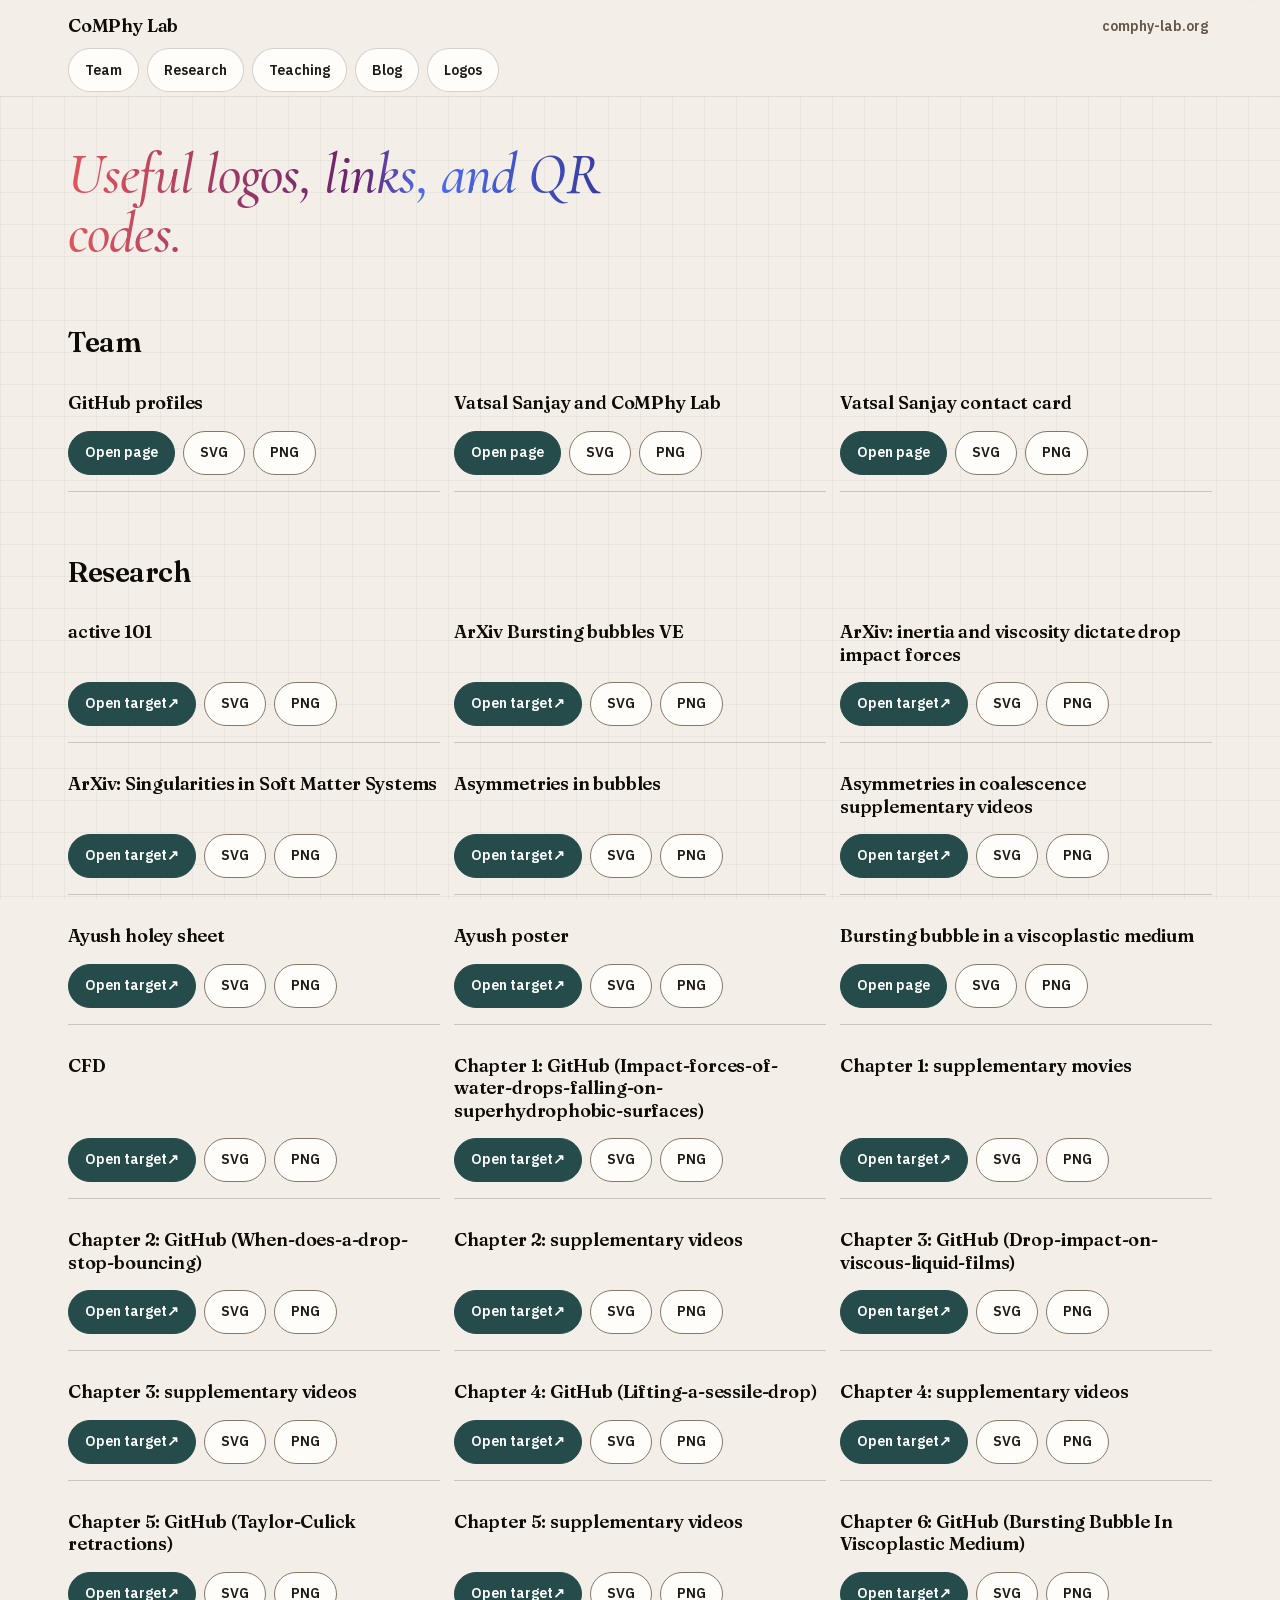
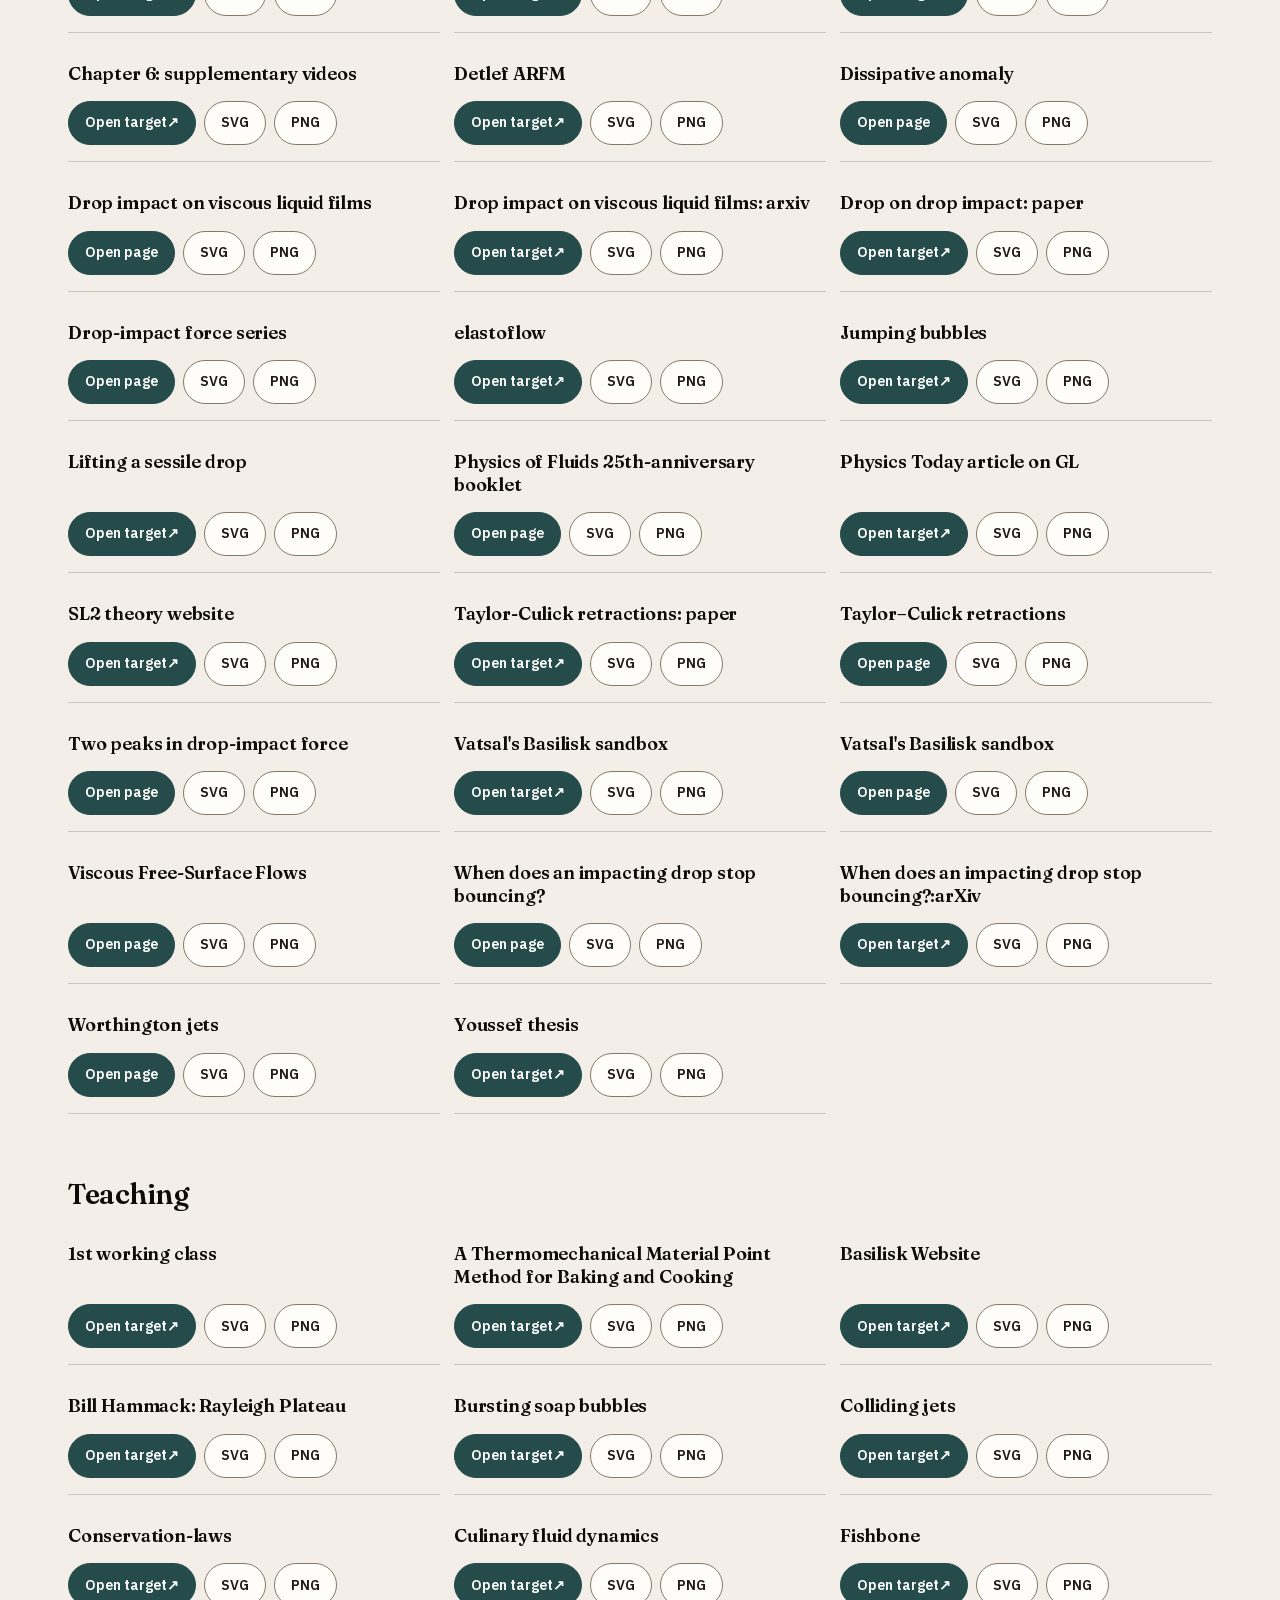
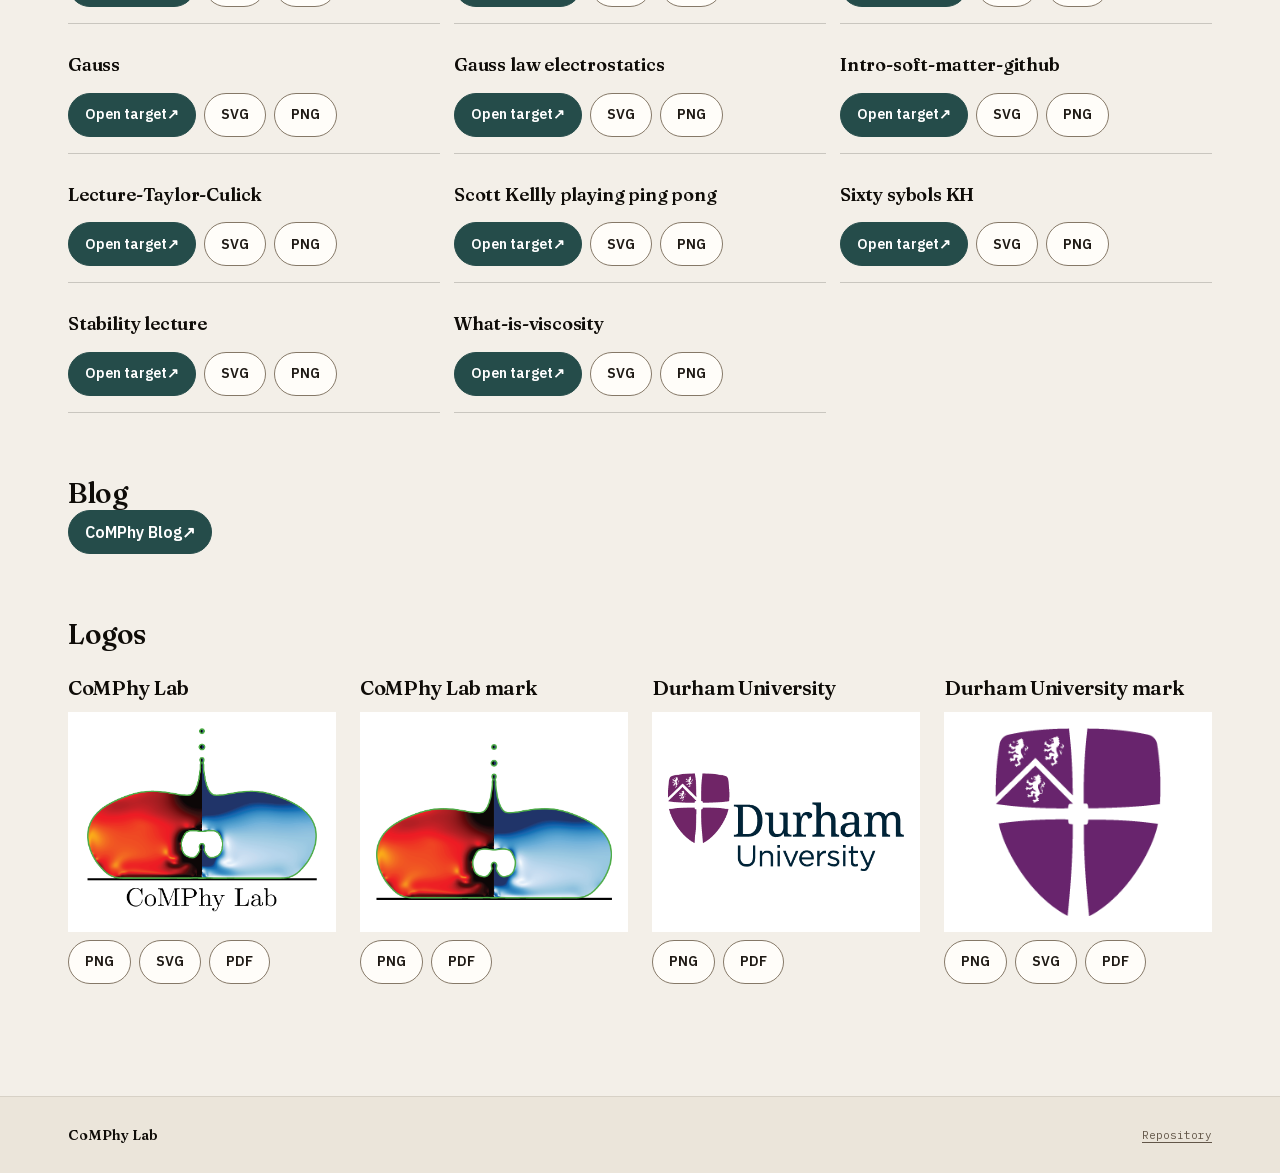
==== commit f36b26ec: "Add arXiv Singularities in Soft Matter Systems QR code Catalogue a public direct-static Papers entry" ====
--- a/site/index.html
+++ b/site/index.html
@@ -7,7 +7,7 @@
   <meta name="referrer" content="no-referrer">
   <title>CoMPhy Lab logos, links, and QR codes</title>
   <meta name="description" content="Useful logos, links, and QR codes.">
-  <link rel="canonical" href="https://comphy-lab.org/port-qr-codes/">
+  <link rel="canonical" href="https://comphy-lab.org/qr-codes/">
   <link rel="stylesheet" href="assets/style.css">
 </head>
 <body>
@@ -93,6 +93,14 @@
           </div>
         </li>
         <li class="card">
+          <h3>ArXiv: Singularities in Soft Matter Systems</h3>
+          <div class="card-foot">
+            <a class="pill pill--external" href="https://arxiv.org/pdf/2608.11060" target="_blank" rel="noopener noreferrer" aria-label="Open ArXiv: Singularities in Soft Matter Systems target (opens in a new tab)">Open target</a>
+            <a class="pill pill--secondary" href="assets/qr/arxiv-singularities-soft-matter.svg" download="arxiv-singularities-soft-matter.svg" aria-label="Download SVG QR code for ArXiv: Singularities in Soft Matter Systems">SVG</a>
+            <a class="pill pill--secondary" href="assets/qr/arxiv-singularities-soft-matter.png" download="arxiv-singularities-soft-matter.png" aria-label="Download PNG QR code for ArXiv: Singularities in Soft Matter Systems">PNG</a>
+          </div>
+        </li>
+        <li class="card">
           <h3>Asymmetries in bubbles</h3>
           <div class="card-foot">
             <a class="pill pill--external" href="https://github.com/VatsalSy/Asymmetries-in-coalescence" target="_blank" rel="noopener noreferrer" aria-label="Open Asymmetries in bubbles target (opens in a new tab)">Open target</a>
@@ -563,7 +571,7 @@
   <footer class="site-footer">
     <div class="footer-inner">
       <a class="footer-mark" href="https://comphy-lab.org/" target="_blank" rel="noopener noreferrer" aria-label="CoMPhy Lab website (opens in a new tab)">CoMPhy Lab</a>
-      <p class="footer-meta"><a class="footer-link" href="https://github.com/comphy-lab/port-qr-codes" target="_blank" rel="noopener noreferrer" aria-label="github.com/comphy-lab/port-qr-codes (opens in a new tab)">Repository</a></p>
+      <p class="footer-meta"><a class="footer-link" href="https://github.com/comphy-lab/qr-codes" target="_blank" rel="noopener noreferrer" aria-label="github.com/comphy-lab/qr-codes (opens in a new tab)">Repository</a></p>
     </div>
   </footer>
 </body>
